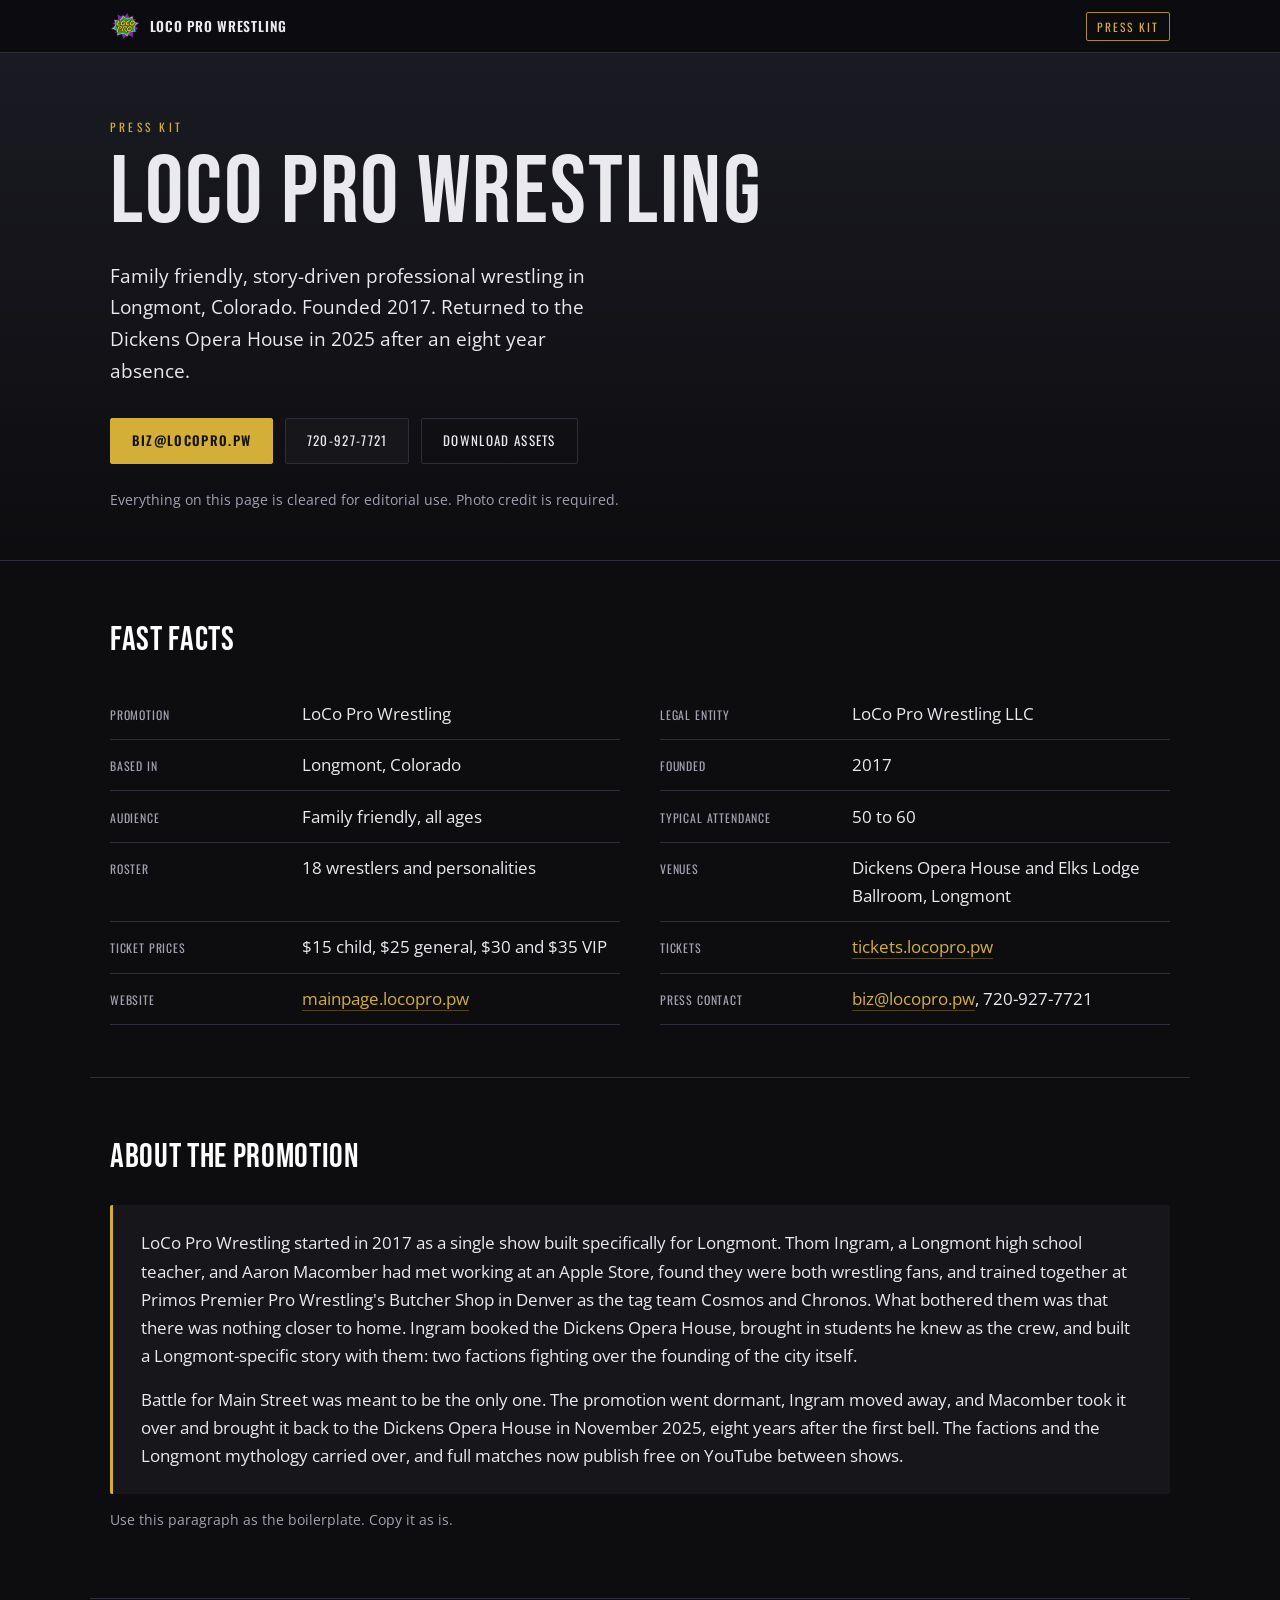
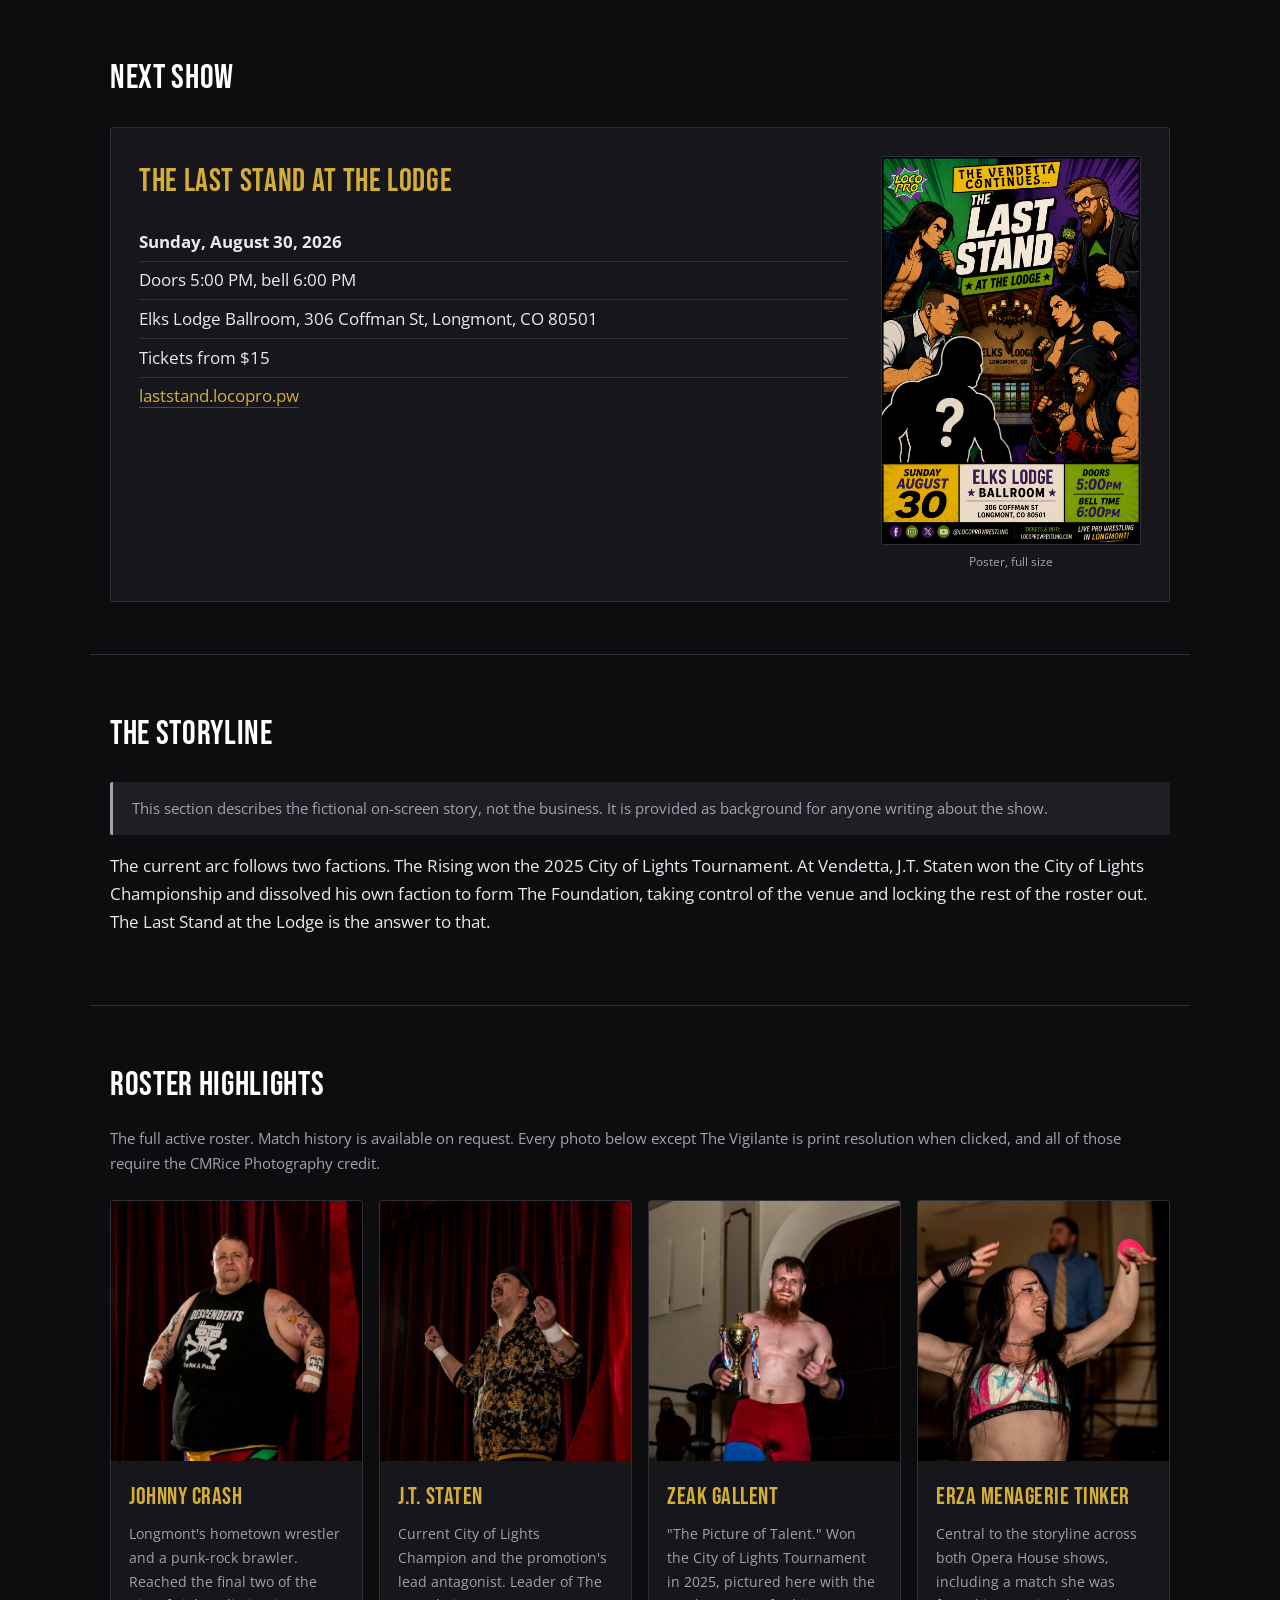
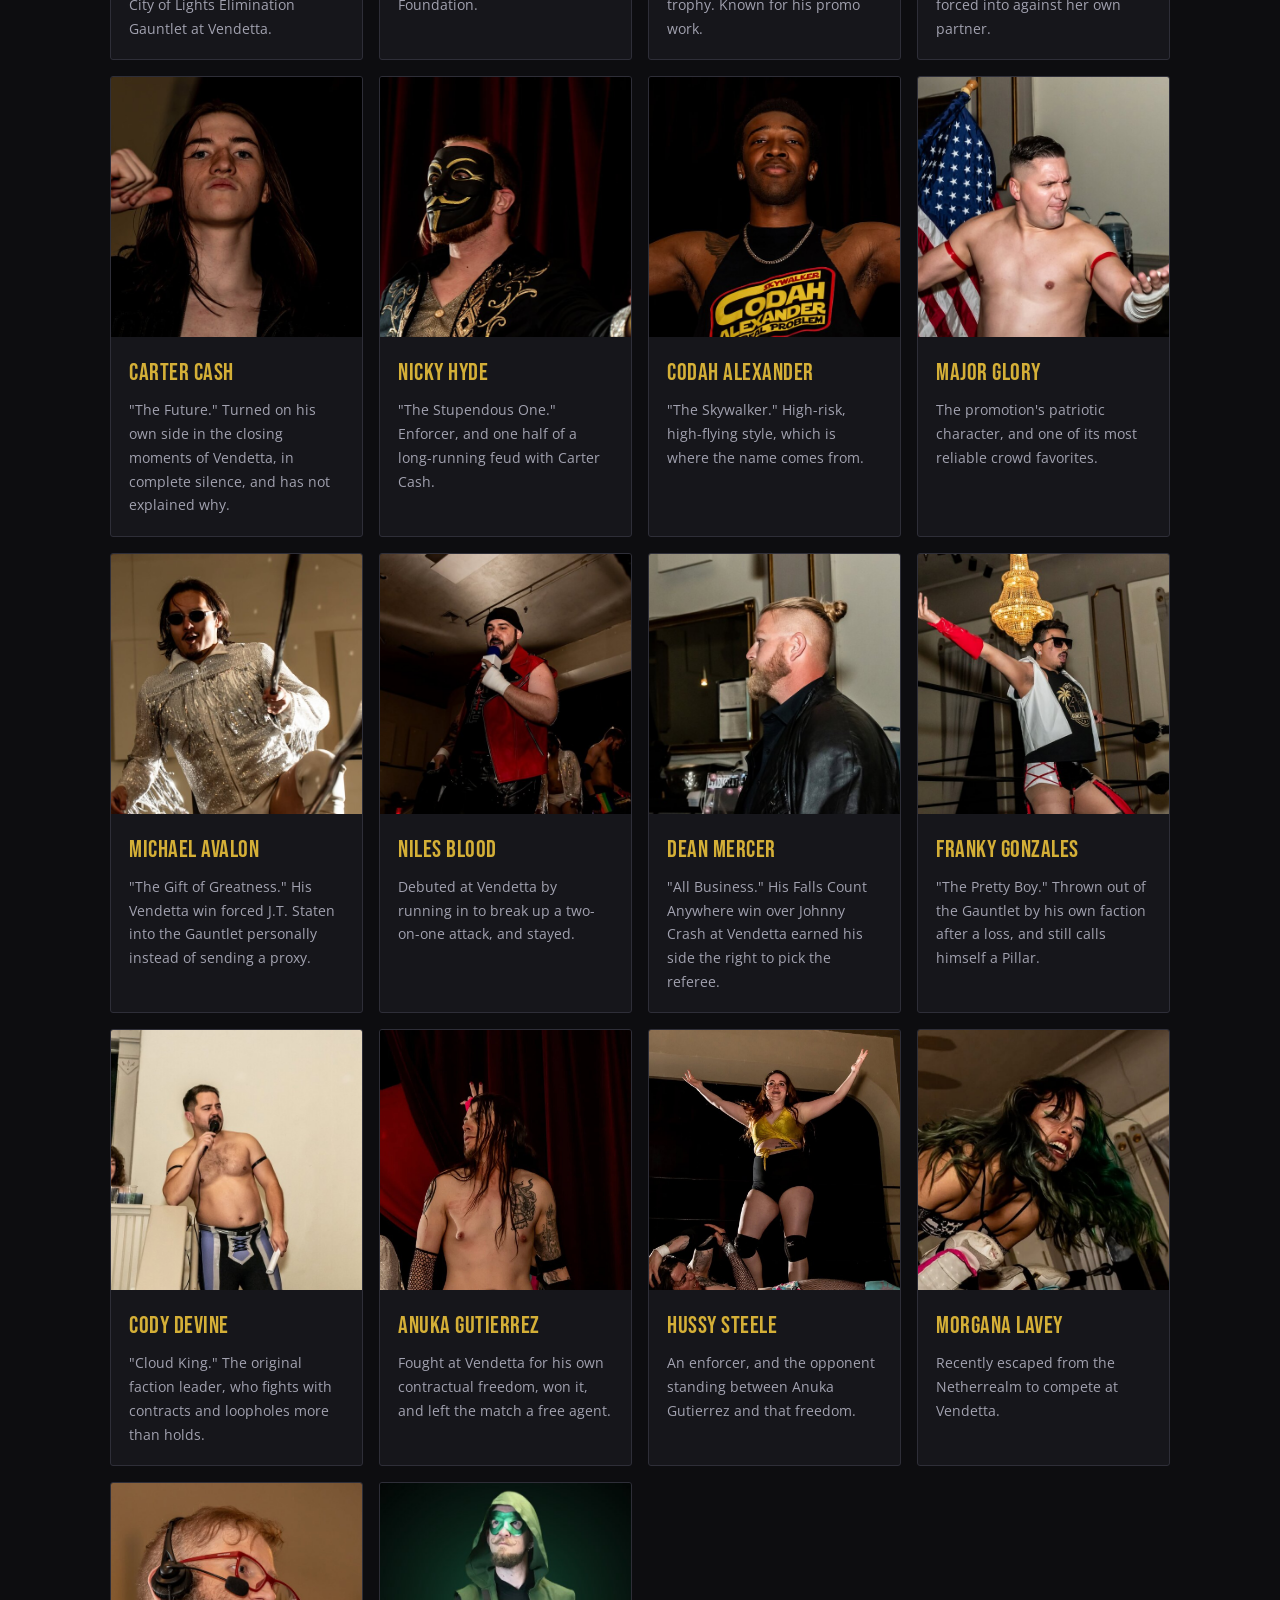
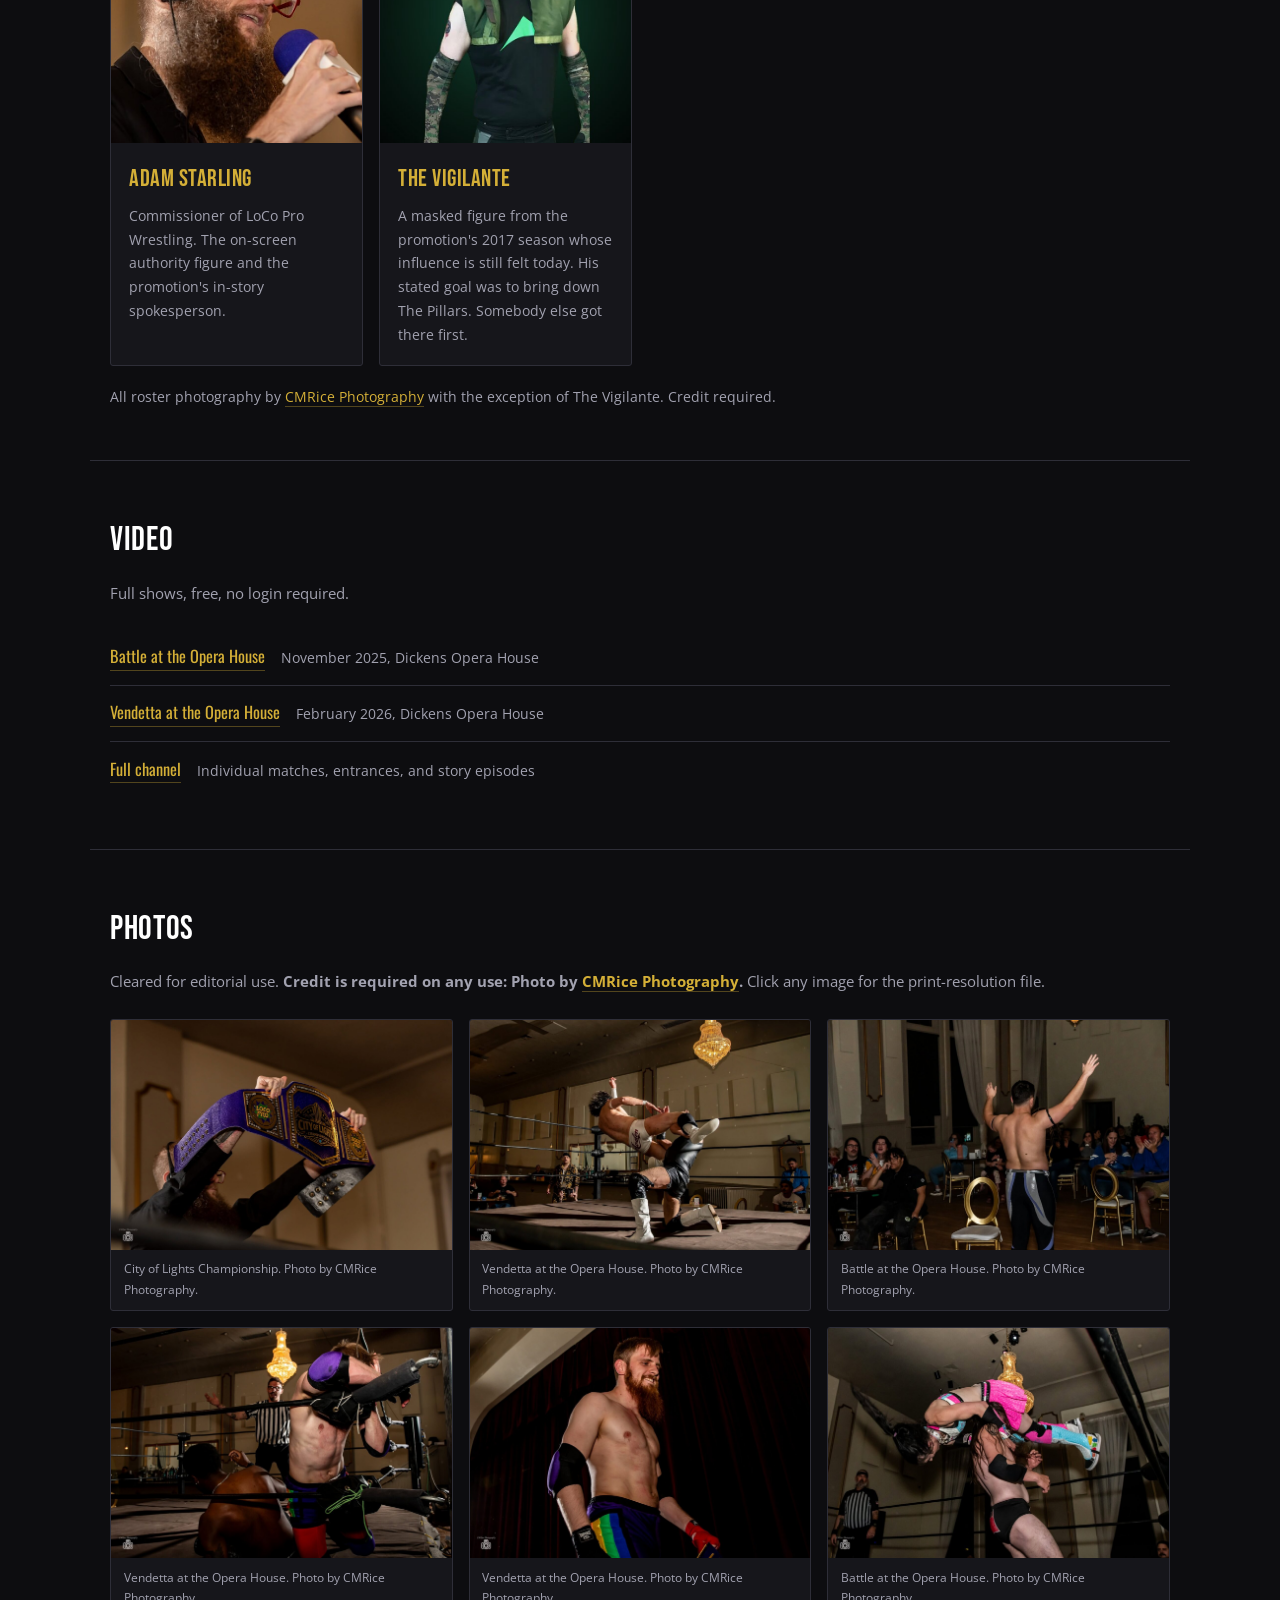
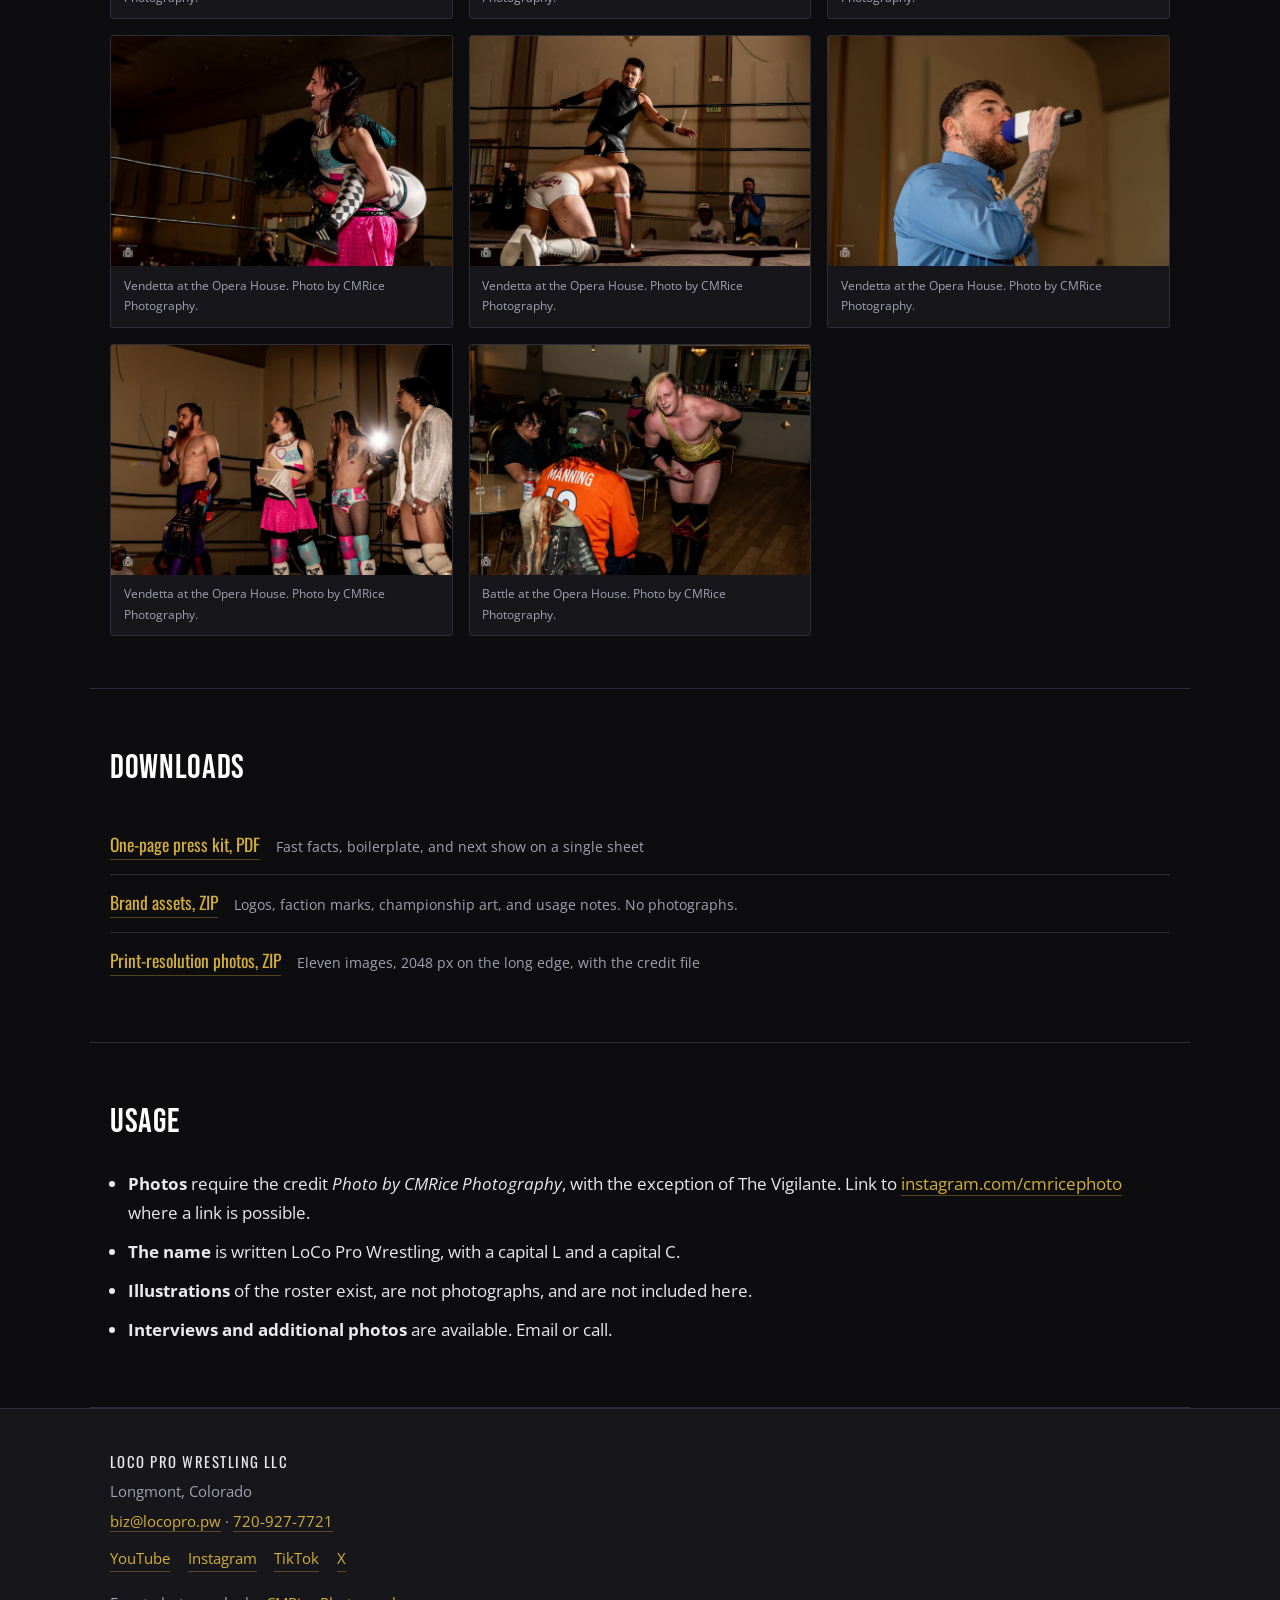
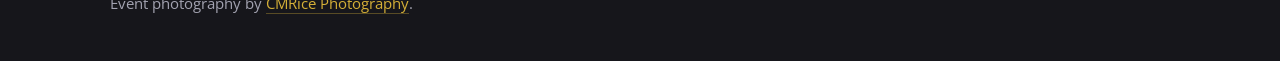
==== index.html @ c0d0b574 "Press kit for LoCo Pro Wrestling Static press kit at press.locopro.pw for local press and community " ====
<!DOCTYPE html>
<html lang="en">
<head>
  <meta charset="UTF-8" />
  <meta name="viewport" content="width=device-width, initial-scale=1.0" />
  <title>Press Kit | LoCo Pro Wrestling</title>
  <meta name="description" content="Press kit for LoCo Pro Wrestling, a family friendly professional wrestling promotion in Longmont, Colorado. Fast facts, roster, photos cleared for reprint, and downloadable brand assets." />
  <link rel="canonical" href="https://press.locopro.pw/" />
  <meta property="og:title" content="Press Kit | LoCo Pro Wrestling" />
  <meta property="og:description" content="Fast facts, roster, print-resolution photos, and brand assets for LoCo Pro Wrestling in Longmont, Colorado." />
  <meta property="og:image" content="https://press.locopro.pw/webimages/press-photos/vendetta-belt-overhead.jpg" />
  <meta property="og:type" content="website" />
  <meta property="og:url" content="https://press.locopro.pw/" />
  <meta name="twitter:card" content="summary_large_image" />
  <meta name="twitter:title" content="Press Kit | LoCo Pro Wrestling" />
  <meta name="twitter:description" content="Fast facts, roster, print-resolution photos, and brand assets for LoCo Pro Wrestling in Longmont, Colorado." />
  <meta name="twitter:image" content="https://press.locopro.pw/webimages/press-photos/vendetta-belt-overhead.jpg" />
  <script type="application/ld+json">
    {
      "@context": "https://schema.org",
      "@type": "Organization",
      "name": "LoCo Pro Wrestling",
      "legalName": "LoCo Pro Wrestling LLC",
      "url": "https://mainpage.locopro.pw/",
      "logo": "https://press.locopro.pw/webimages/logo-badge.png",
      "foundingDate": "2017",
      "email": "biz@locopro.pw",
      "telephone": "+1-720-927-7721",
      "address": {
        "@type": "PostalAddress",
        "addressLocality": "Longmont",
        "addressRegion": "CO",
        "postalCode": "80501",
        "addressCountry": "US"
      },
      "sameAs": [
        "https://www.youtube.com/@locoprowrestling",
        "https://www.instagram.com/locoprowrestling/",
        "https://www.tiktok.com/@locoprowrestling"
      ]
    }
  </script>
  <link rel="icon" type="image/png" href="webimages/logo-badge.png" />
  <link rel="preconnect" href="https://fonts.googleapis.com" />
  <link rel="preconnect" href="https://fonts.gstatic.com" crossorigin />
  <link href="https://fonts.googleapis.com/css2?family=Bebas+Neue&family=Oswald:wght@300;400;600;700&family=Open+Sans:wght@300;400;600&display=swap" rel="stylesheet" />
  <link rel="stylesheet" href="styles.css?v=20260812a" />
</head>
<body>

  <nav class="nav">
    <div class="nav-inner">
      <span class="nav-brand">
        <img class="nav-logo" src="webimages/logo-badge.png" alt="LoCo Pro Wrestling" />
        <span>LoCo Pro Wrestling</span>
      </span>
      <span class="nav-label">Press Kit</span>
    </div>
  </nav>

  <header class="hero">
    <div class="hero-inner">
      <p class="eyebrow">Press Kit</p>
      <h1>LoCo Pro Wrestling</h1>
      <p class="hero-lede">
        Family friendly, story-driven professional wrestling in Longmont, Colorado.
        Founded 2017. Returned to the Dickens Opera House in 2025 after an eight year absence.
      </p>
      <div class="hero-contact">
        <a class="btn btn-primary" href="mailto:biz@locopro.pw">biz@locopro.pw</a>
        <a class="btn" href="tel:+17209277721">720-927-7721</a>
        <a class="btn btn-ghost" href="#downloads">Download assets</a>
      </div>
      <p class="hero-note">Everything on this page is cleared for editorial use. Photo credit is required.</p>
    </div>
  </header>

  <main>

    <section class="section" id="facts">
      <h2>Fast facts</h2>
      <dl class="facts">
        <div><dt>Promotion</dt><dd>LoCo Pro Wrestling</dd></div>
        <div><dt>Legal entity</dt><dd>LoCo Pro Wrestling LLC</dd></div>
        <div><dt>Based in</dt><dd>Longmont, Colorado</dd></div>
        <div><dt>Founded</dt><dd>2017</dd></div>
        <div><dt>Audience</dt><dd>Family friendly, all ages</dd></div>
        <div><dt>Typical attendance</dt><dd>50 to 60</dd></div>
        <div><dt>Roster</dt><dd>18 wrestlers and personalities</dd></div>
        <div><dt>Venues</dt><dd>Dickens Opera House and Elks Lodge Ballroom, Longmont</dd></div>
        <div><dt>Ticket prices</dt><dd>$15 child, $25 general, $30 and $35 VIP</dd></div>
        <div><dt>Tickets</dt><dd><a href="https://tickets.locopro.pw">tickets.locopro.pw</a></dd></div>
        <div><dt>Website</dt><dd><a href="https://mainpage.locopro.pw">mainpage.locopro.pw</a></dd></div>
        <div><dt>Press contact</dt><dd><a href="mailto:biz@locopro.pw">biz@locopro.pw</a>, 720-927-7721</dd></div>
      </dl>
    </section>

    <section class="section" id="about">
      <h2>About the promotion</h2>
      <div class="boiler">
        <p>
          LoCo Pro Wrestling started in 2017 as a single show built specifically for
          Longmont. Thom Ingram, a Longmont high school teacher, and Aaron Macomber had
          met working at an Apple Store, found they were both wrestling fans, and trained
          together at Primos Premier Pro Wrestling's Butcher Shop in Denver as the tag
          team Cosmos and Chronos. What bothered them was that there was nothing closer
          to home. Ingram booked the Dickens Opera House,
          brought in students he knew as the crew, and built a Longmont-specific story
          with them: two factions fighting over the founding of the city itself.
        </p>
        <p>
          Battle for Main Street was meant to be the only one. The promotion went dormant,
          Ingram moved away, and Macomber took it over and brought it back to the Dickens
          Opera House in November 2025, eight years after the first bell. The factions and
          the Longmont mythology carried over, and full matches now publish free on
          YouTube between shows.
        </p>
      </div>
      <p class="pull">Use this paragraph as the boilerplate. Copy it as is.</p>
    </section>

    <section class="section" id="next-show">
      <h2>Next show</h2>
      <div class="showcard">
        <div class="showcard-body">
          <h3>The Last Stand at the Lodge</h3>
          <ul class="showfacts">
            <li><strong>Sunday, August 30, 2026</strong></li>
            <li>Doors 5:00 PM, bell 6:00 PM</li>
            <li>Elks Lodge Ballroom, 306 Coffman St, Longmont, CO 80501</li>
            <li>Tickets from $15</li>
            <li><a href="https://laststand.locopro.pw">laststand.locopro.pw</a></li>
          </ul>
        </div>
        <a class="showcard-poster" href="webimages/Last-Stand-Poster.png">
          <img src="webimages/Last-Stand-Poster.png" alt="The Last Stand at the Lodge event poster" loading="lazy" />
          <span>Poster, full size</span>
        </a>
      </div>
    </section>

    <section class="section" id="story">
      <h2>The storyline</h2>
      <p class="kayfabe-flag">
        This section describes the fictional on-screen story, not the business. It is
        provided as background for anyone writing about the show.
      </p>
      <p>
        The current arc follows two factions. The Rising won the 2025 City of Lights
        Tournament. At Vendetta, J.T. Staten won the City of Lights
        Championship and dissolved his own faction to form The Foundation, taking control
        of the venue and locking the rest of the roster out. The Last Stand at the Lodge
        is the answer to that.
      </p>
    </section>

    <section class="section" id="roster">
      <h2>Roster highlights</h2>
      <p class="section-note">
        The full active roster. Match history is available on request. Every photo below
        except The Vigilante is print resolution when clicked, and all of those require
        the CMRice Photography credit.
      </p>
      <div class="roster">
        <article>
          <a href="downloads/press-photos-print/roster-johnny-crash-print.jpg"><img src="webimages/roster/johnny-crash.jpg" alt="Johnny Crash" loading="lazy" /></a>
          <h3>Johnny Crash</h3>
          <p>Longmont's hometown wrestler and a punk-rock brawler. Reached the final two of the City of Lights Elimination Gauntlet at Vendetta.</p>
        </article>
        <article>
          <a href="downloads/press-photos-print/roster-jt-staten-print.jpg"><img src="webimages/roster/jt-staten.jpg" alt="J.T. Staten" loading="lazy" /></a>
          <h3>J.T. Staten</h3>
          <p>Current City of Lights Champion and the promotion's lead antagonist. Leader of The Foundation.</p>
        </article>
        <article>
          <a href="downloads/press-photos-print/roster-zeak-gallent-print.jpg"><img src="webimages/roster/zeak-gallent.jpg" alt="Zeak Gallent with the City of Lights Tournament trophy" loading="lazy" /></a>
          <h3>Zeak Gallent</h3>
          <p>"The Picture of Talent." Won the City of Lights Tournament in 2025, pictured here with the trophy. Known for his promo work.</p>
        </article>
        <article>
          <a href="downloads/press-photos-print/roster-erza-menagerie-tinker-print.jpg"><img src="webimages/roster/erza-menagerie-tinker.jpg" alt="Erza Menagerie Tinker" loading="lazy" /></a>
          <h3>Erza Menagerie Tinker</h3>
          <p>Central to the storyline across both Opera House shows, including a match she was forced into against her own partner.</p>
        </article>
        <article>
          <a href="downloads/press-photos-print/roster-carter-cash-print.jpg"><img src="webimages/roster/carter-cash.jpg" alt="Carter Cash" loading="lazy" /></a>
          <h3>Carter Cash</h3>
          <p>"The Future." Turned on his own side in the closing moments of Vendetta, in complete silence, and has not explained why.</p>
        </article>
        <article>
          <a href="downloads/press-photos-print/roster-nicky-hyde-print.jpg"><img src="webimages/roster/nicky-hyde.jpg" alt="Nicky Hyde" loading="lazy" /></a>
          <h3>Nicky Hyde</h3>
          <p>"The Stupendous One." Enforcer, and one half of a long-running feud with Carter Cash.</p>
        </article>
        <article>
          <a href="downloads/press-photos-print/roster-codah-alexander-print.jpg"><img src="webimages/roster/codah-alexander.jpg" alt="Codah Alexander" loading="lazy" /></a>
          <h3>Codah Alexander</h3>
          <p>"The Skywalker." High-risk, high-flying style, which is where the name comes from.</p>
        </article>
        <article>
          <a href="downloads/press-photos-print/roster-major-glory-print.jpg"><img src="webimages/roster/major-glory.jpg" alt="Major Glory" loading="lazy" /></a>
          <h3>Major Glory</h3>
          <p>The promotion's patriotic character, and one of its most reliable crowd favorites.</p>
        </article>
        <article>
          <a href="downloads/press-photos-print/roster-michael-avalon-print.jpg"><img src="webimages/roster/michael-avalon.jpg" alt="Michael Avalon" loading="lazy" /></a>
          <h3>Michael Avalon</h3>
          <p>"The Gift of Greatness." His Vendetta win forced J.T. Staten into the Gauntlet personally instead of sending a proxy.</p>
        </article>
        <article>
          <a href="downloads/press-photos-print/roster-niles-blood-print.jpg"><img src="webimages/roster/niles-blood.jpg" alt="Niles Blood" loading="lazy" /></a>
          <h3>Niles Blood</h3>
          <p>Debuted at Vendetta by running in to break up a two-on-one attack, and stayed.</p>
        </article>
        <article>
          <a href="downloads/press-photos-print/roster-dean-mercer-print.jpg"><img src="webimages/roster/dean-mercer.jpg" alt="Dean Mercer" loading="lazy" /></a>
          <h3>Dean Mercer</h3>
          <p>"All Business." His Falls Count Anywhere win over Johnny Crash at Vendetta earned his side the right to pick the referee.</p>
        </article>
        <article>
          <a href="downloads/press-photos-print/roster-franky-gonzales-print.jpg"><img src="webimages/roster/franky-gonzales.jpg" alt="Franky Gonzales" loading="lazy" /></a>
          <h3>Franky Gonzales</h3>
          <p>"The Pretty Boy." Thrown out of the Gauntlet by his own faction after a loss, and still calls himself a Pillar.</p>
        </article>
        <article>
          <a href="downloads/press-photos-print/roster-cody-devine-print.jpg"><img src="webimages/roster/cody-devine.jpg" alt="Cody Devine" loading="lazy" /></a>
          <h3>Cody Devine</h3>
          <p>"Cloud King." The original faction leader, who fights with contracts and loopholes more than holds.</p>
        </article>
        <article>
          <a href="downloads/press-photos-print/roster-anuka-gutierrez-print.jpg"><img src="webimages/roster/anuka-gutierrez.jpg" alt="Anuka Gutierrez" loading="lazy" /></a>
          <h3>Anuka Gutierrez</h3>
          <p>Fought at Vendetta for his own contractual freedom, won it, and left the match a free agent.</p>
        </article>
        <article>
          <a href="downloads/press-photos-print/roster-hussy-steele-print.jpg"><img src="webimages/roster/hussy-steele.jpg" alt="Hussy Steele" loading="lazy" /></a>
          <h3>Hussy Steele</h3>
          <p>An enforcer, and the opponent standing between Anuka Gutierrez and that freedom.</p>
        </article>
        <article>
          <a href="downloads/press-photos-print/roster-morgana-lavey-print.jpg"><img src="webimages/roster/morgana-lavey.jpg" alt="Morgana Lavey" loading="lazy" /></a>
          <h3>Morgana Lavey</h3>
          <p>Recently escaped from the Netherrealm to compete at Vendetta.</p>
        </article>
        <article>
          <a href="downloads/press-photos-print/roster-adam-starling-print.jpg"><img src="webimages/roster/adam-starling.jpg" alt="Commissioner Adam Starling" loading="lazy" /></a>
          <h3>Adam Starling</h3>
          <p>Commissioner of LoCo Pro Wrestling. The on-screen authority figure and the promotion's in-story spokesperson.</p>
        </article>
        <article>
          <img src="webimages/roster/the-vigilante.jpg" alt="The Vigilante" loading="lazy" />
          <h3>The Vigilante</h3>
          <p>A masked figure from the promotion's 2017 season whose influence is still felt today. His stated goal was to bring down The Pillars. Somebody else got there first.</p>
        </article>
      </div>
      <p class="section-note credit-note">All roster photography by <a href="https://www.instagram.com/cmricephoto/">CMRice Photography</a> with the exception of The Vigilante. Credit required.</p>
    </section>

    <section class="section" id="video">
      <h2>Video</h2>
      <p class="section-note">Full shows, free, no login required.</p>
      <ul class="linklist">
        <li><a href="https://www.youtube.com/watch?v=qHpOVIuR9BE">Battle at the Opera House</a> <span>November 2025, Dickens Opera House</span></li>
        <li><a href="https://www.youtube.com/watch?v=dcyAvOLlGzA">Vendetta at the Opera House</a> <span>February 2026, Dickens Opera House</span></li>
        <li><a href="https://www.youtube.com/@locoprowrestling">Full channel</a> <span>Individual matches, entrances, and story episodes</span></li>
      </ul>
    </section>

    <section class="section" id="photos">
      <h2>Photos</h2>
      <p class="section-note">
        Cleared for editorial use. <strong>Credit is required on any use: Photo by
        <a href="https://www.instagram.com/cmricephoto/">CMRice Photography</a>.</strong>
        Click any image for the print-resolution file.
      </p>
      <div class="gallery">
        <figure><a href="downloads/press-photos-print/vendetta-belt-overhead-print.jpg"><img src="webimages/press-photos/vendetta-belt-overhead.jpg" alt="A wrestler holds the City of Lights Championship belt overhead" loading="lazy" /></a><figcaption>City of Lights Championship. Photo by CMRice Photography.</figcaption></figure>
        <figure><a href="downloads/press-photos-print/vendetta-midair-slam-print.jpg"><img src="webimages/press-photos/vendetta-midair-slam.jpg" alt="A wrestler mid-air above the ring beneath a chandelier" loading="lazy" /></a><figcaption>Vendetta at the Opera House. Photo by CMRice Photography.</figcaption></figure>
        <figure><a href="downloads/press-photos-print/battle-arms-raised-crowd-print.jpg"><img src="webimages/press-photos/battle-arms-raised-crowd.jpg" alt="A wrestler raises both arms to a seated ballroom audience" loading="lazy" /></a><figcaption>Battle at the Opera House. Photo by CMRice Photography.</figcaption></figure>
        <figure><a href="downloads/press-photos-print/vendetta-lifted-chandelier-print.jpg"><img src="webimages/press-photos/vendetta-lifted-chandelier.jpg" alt="A wrestler lifted across the ropes as the referee signals" loading="lazy" /></a><figcaption>Vendetta at the Opera House. Photo by CMRice Photography.</figcaption></figure>
        <figure><a href="downloads/press-photos-print/vendetta-dramatic-single-print.jpg"><img src="webimages/press-photos/vendetta-dramatic-single.jpg" alt="A wrestler stands alone in the ring under a spotlight" loading="lazy" /></a><figcaption>Vendetta at the Opera House. Photo by CMRice Photography.</figcaption></figure>
        <figure><a href="downloads/press-photos-print/battle-upside-down-chandelier-print.jpg"><img src="webimages/press-photos/battle-upside-down-chandelier.jpg" alt="A wrestler held upside down above the ring" loading="lazy" /></a><figcaption>Battle at the Opera House. Photo by CMRice Photography.</figcaption></figure>
        <figure><a href="downloads/press-photos-print/vendetta-carry-emotion-print.jpg"><img src="webimages/press-photos/vendetta-carry-emotion.jpg" alt="A wrestler carries an opponent across her shoulders" loading="lazy" /></a><figcaption>Vendetta at the Opera House. Photo by CMRice Photography.</figcaption></figure>
        <figure><a href="downloads/press-photos-print/vendetta-aerial-crowd-print.jpg"><img src="webimages/press-photos/vendetta-aerial-crowd.jpg" alt="A wrestler leaps over a kneeling opponent as the crowd watches" loading="lazy" /></a><figcaption>Vendetta at the Opera House. Photo by CMRice Photography.</figcaption></figure>
        <figure><a href="downloads/press-photos-print/vendetta-mic-promo-print.jpg"><img src="webimages/press-photos/vendetta-mic-promo.jpg" alt="An on-screen personality speaks into a microphone" loading="lazy" /></a><figcaption>Vendetta at the Opera House. Photo by CMRice Photography.</figcaption></figure>
        <figure><a href="downloads/press-photos-print/vendetta-roster-in-ring-print.jpg"><img src="webimages/press-photos/vendetta-roster-in-ring.jpg" alt="Four wrestlers stand in the ring during a segment" loading="lazy" /></a><figcaption>Vendetta at the Opera House. Photo by CMRice Photography.</figcaption></figure>
        <figure><a href="downloads/press-photos-print/battle-crowd-wrestler-print.jpg"><img src="webimages/press-photos/battle-crowd-wrestler.jpg" alt="A wrestler leans over a ringside table of seated fans" loading="lazy" /></a><figcaption>Battle at the Opera House. Photo by CMRice Photography.</figcaption></figure>
      </div>
    </section>

    <section class="section" id="downloads">
      <h2>Downloads</h2>
      <ul class="linklist downloads">
        <li><a href="downloads/loco-pro-wrestling-press-kit.pdf">One-page press kit, PDF</a> <span>Fast facts, boilerplate, and next show on a single sheet</span></li>
        <li><a href="downloads/loco-pro-wrestling-brand-assets.zip">Brand assets, ZIP</a> <span>Logos, faction marks, championship art, and usage notes. No photographs.</span></li>
        <li><a href="downloads/loco-pro-wrestling-press-photos.zip">Print-resolution photos, ZIP</a> <span>Eleven images, 2048 px on the long edge, with the credit file</span></li>
      </ul>
    </section>

    <section class="section" id="usage">
      <h2>Usage</h2>
      <ul class="usage">
        <li><strong>Photos</strong> require the credit <em>Photo by CMRice Photography</em>, with the exception of The Vigilante. Link to <a href="https://www.instagram.com/cmricephoto/">instagram.com/cmricephoto</a> where a link is possible.</li>
        <li><strong>The name</strong> is written LoCo Pro Wrestling, with a capital L and a capital C.</li>
        <li><strong>Illustrations</strong> of the roster exist, are not photographs, and are not included here.</li>
        <li><strong>Interviews and additional photos</strong> are available. Email or call.</li>
      </ul>
    </section>

  </main>

  <footer class="footer">
    <div class="footer-inner">
      <p class="footer-brand">LoCo Pro Wrestling LLC</p>
      <p>Longmont, Colorado</p>
      <p><a href="mailto:biz@locopro.pw">biz@locopro.pw</a> &middot; <a href="tel:+17209277721">720-927-7721</a></p>
      <p class="footer-social">
        <a href="https://www.youtube.com/@locoprowrestling">YouTube</a>
        <a href="https://www.instagram.com/locoprowrestling/">Instagram</a>
        <a href="https://www.tiktok.com/@locoprowrestling">TikTok</a>
        <a href="https://x.com/LoCoProWrestlng">X</a>
      </p>
      <p class="footer-credit">Event photography by <a href="https://www.instagram.com/cmricephoto/">CMRice Photography</a>.</p>
    </div>
  </footer>

</body>
</html>
---- styles.css ----
:root {
  --ink: #0d0d10;
  --panel: #16161b;
  --panel-2: #1e1e25;
  --line: #2e2e38;
  --text: #e9e9ee;
  --muted: #a2a2b0;
  --gold: #d4af37;
  --gold-dim: #a98a2c;
  --white: #ffffff;
  --max: 1100px;
}

* { box-sizing: border-box; }

body {
  margin: 0;
  background: var(--ink);
  color: var(--text);
  font-family: "Open Sans", system-ui, -apple-system, sans-serif;
  font-size: 17px;
  line-height: 1.65;
  -webkit-font-smoothing: antialiased;
}

a { color: var(--gold); text-decoration: none; border-bottom: 1px solid rgba(212,175,55,.35); }
a:hover { color: var(--white); border-bottom-color: var(--white); }

h1, h2, h3 { font-family: "Bebas Neue", "Oswald", sans-serif; font-weight: 400; letter-spacing: .02em; margin: 0; }

/* NAV */
.nav { position: sticky; top: 0; z-index: 20; background: rgba(13,13,16,.94); -webkit-backdrop-filter: blur(8px); backdrop-filter: blur(8px); border-bottom: 1px solid var(--line); }
.nav-inner { max-width: var(--max); margin: 0 auto; padding: .7rem 1.25rem; display: flex; align-items: center; justify-content: space-between; gap: 1rem; }
.nav-brand { display: flex; align-items: center; gap: .6rem; font-family: "Oswald", sans-serif; font-weight: 600; letter-spacing: .06em; text-transform: uppercase; font-size: .85rem; }
.nav-logo { height: 30px; width: auto; display: block; }
.nav-label { font-family: "Oswald", sans-serif; font-size: .72rem; letter-spacing: .18em; text-transform: uppercase; color: var(--gold); border: 1px solid var(--gold-dim); padding: .25rem .6rem; border-radius: 2px; }

/* HERO */
.hero { border-bottom: 1px solid var(--line); background: linear-gradient(180deg, #1a1a22 0%, var(--ink) 100%); }
.hero-inner { max-width: var(--max); margin: 0 auto; padding: 4rem 1.25rem 3rem; }
.eyebrow { font-family: "Oswald", sans-serif; text-transform: uppercase; letter-spacing: .28em; font-size: .72rem; color: var(--gold); margin: 0 0 .75rem; }
.hero h1 { font-size: clamp(3rem, 9vw, 6rem); line-height: .95; margin-bottom: 1.25rem; }
.hero-lede { font-size: 1.2rem; max-width: 46ch; color: var(--text); margin: 0 0 2rem; }
.hero-contact { display: flex; flex-wrap: wrap; gap: .75rem; margin-bottom: 1.5rem; }
.hero-note { font-size: .9rem; color: var(--muted); margin: 0; }

.btn { display: inline-block; font-family: "Oswald", sans-serif; text-transform: uppercase; letter-spacing: .1em; font-size: .82rem; padding: .7rem 1.3rem; border: 1px solid var(--line); border-radius: 2px; color: var(--text); background: var(--panel); }
.btn:hover { border-color: var(--gold); color: var(--white); }
.btn-primary { background: var(--gold); color: #16130a; border-color: var(--gold); font-weight: 600; }
.btn-primary:hover { background: var(--white); border-color: var(--white); color: var(--ink); }
.btn-ghost { background: transparent; }

/* SECTIONS */
.section { max-width: var(--max); margin: 0 auto; padding: 3.25rem 1.25rem; border-bottom: 1px solid var(--line); }
.section h2 { font-size: 2.1rem; margin-bottom: 1.25rem; color: var(--white); }
.section-note { color: var(--muted); margin: -.5rem 0 1.5rem; font-size: .95rem; }

/* FACTS */
.facts { display: grid; grid-template-columns: repeat(2, 1fr); column-gap: 2.5rem; margin: 0; }
.facts > div { display: grid; grid-template-columns: 11rem 1fr; gap: 1rem; padding: .7rem 0; border-bottom: 1px solid var(--line); align-items: baseline; }
.facts dt { font-family: "Oswald", sans-serif; text-transform: uppercase; letter-spacing: .07em; font-size: .74rem; color: var(--muted); }
.facts dd { margin: 0; }

/* ABOUT */
.boiler { background: var(--panel); border-left: 3px solid var(--gold); padding: 1.5rem 1.75rem; border-radius: 2px; }
.boiler p { margin: 0 0 1rem; }
.boiler p:last-child { margin-bottom: 0; }
.pull { color: var(--muted); font-size: .9rem; margin-top: .9rem; }

/* NEXT SHOW */
.showcard { display: grid; grid-template-columns: 1fr 260px; gap: 2rem; align-items: start; background: var(--panel); border: 1px solid var(--line); border-radius: 3px; padding: 1.75rem; }
.showcard h3 { font-size: 2rem; color: var(--gold); margin-bottom: .9rem; }
.showfacts { list-style: none; margin: 0; padding: 0; }
.showfacts li { padding: .3rem 0; border-bottom: 1px solid var(--line); }
.showfacts li:last-child { border-bottom: 0; }
.showcard-poster { display: block; border: 0; }
.showcard-poster img { width: 100%; height: auto; border: 1px solid var(--line); border-radius: 2px; display: block; }
.showcard-poster span { display: block; font-size: .78rem; color: var(--muted); margin-top: .45rem; text-align: center; }

/* STORY */
.kayfabe-flag { background: var(--panel-2); border-left: 3px solid var(--muted); padding: .9rem 1.2rem; font-size: .92rem; color: var(--muted); border-radius: 2px; }

/* ROSTER */
.roster { display: grid; grid-template-columns: repeat(auto-fit, minmax(230px, 1fr)); gap: 1rem; }
.roster article { background: var(--panel); border: 1px solid var(--line); border-radius: 3px; overflow: hidden; display: flex; flex-direction: column; }
.roster article a { display: block; border: 0; }
.roster article img { width: 100%; height: 260px; object-fit: cover; object-position: center 22%; display: block; transition: opacity .18s ease; }
.roster article a:hover img { opacity: .82; }
.roster h3 { font-size: 1.5rem; color: var(--gold); margin: 1rem 1.15rem .35rem; }
.roster p { margin: 0 1.15rem 1.15rem; font-size: .9rem; color: var(--muted); }
.credit-note { margin-top: 1.25rem !important; margin-bottom: 0 !important; font-size: .85rem; }

/* LINK LISTS */
.linklist { list-style: none; margin: 0; padding: 0; }
.linklist li { padding: .85rem 0; border-bottom: 1px solid var(--line); display: flex; flex-wrap: wrap; gap: .3rem 1rem; align-items: baseline; }
.linklist li:last-child { border-bottom: 0; }
.linklist a { font-family: "Oswald", sans-serif; font-size: 1.02rem; }
.linklist span { color: var(--muted); font-size: .88rem; }
.downloads a { font-size: 1.1rem; }

/* GALLERY */
.gallery { display: grid; grid-template-columns: repeat(auto-fit, minmax(300px, 1fr)); gap: 1rem; }
.gallery figure { margin: 0; background: var(--panel); border: 1px solid var(--line); border-radius: 3px; overflow: hidden; }
.gallery a { display: block; border: 0; }
.gallery img { width: 100%; height: 230px; object-fit: cover; display: block; transition: opacity .18s ease; }
.gallery a:hover img { opacity: .82; }
.gallery figcaption { padding: .6rem .8rem; font-size: .78rem; color: var(--muted); }

/* USAGE */
.usage { margin: 0; padding-left: 1.1rem; }
.usage li { margin-bottom: .7rem; }

/* FOOTER */
.footer { background: var(--panel); border-top: 1px solid var(--line); }
.footer-inner { max-width: var(--max); margin: 0 auto; padding: 2.5rem 1.25rem; }
.footer p { margin: 0 0 .35rem; color: var(--muted); font-size: .92rem; }
.footer-brand { font-family: "Oswald", sans-serif; text-transform: uppercase; letter-spacing: .1em; color: var(--text) !important; }
.footer-social { display: flex; gap: 1.1rem; margin-top: .8rem !important; }
.footer-credit { margin-top: 1.2rem !important; font-size: .85rem; }

@media (max-width: 720px) {
  .showcard { grid-template-columns: 1fr; }
  .facts { grid-template-columns: 1fr; column-gap: 0; }
  .facts > div { grid-template-columns: 1fr; gap: .1rem; }
  .hero-inner { padding: 2.75rem 1.25rem 2.25rem; }
}

/* PRINT: this is what the one-page PDF renders from */
@media print {
  @page { size: letter; margin: 0.5in; }
  body { background: #fff; color: #111; font-size: 10.5pt; line-height: 1.4; }
  a { color: #111; border: 0; text-decoration: none; }
  .nav, .hero-contact, .hero-note, #story, #roster, #video, #photos, #downloads,
  .footer-social, .pull, .showcard-poster { display: none; }
  .hero { border: 0; background: #fff; }
  .hero-inner { padding: 0 0 .12in; }
  .hero h1 { font-size: 26pt; color: #111; line-height: 1; margin-bottom: .06in; }
  .eyebrow { color: #666; margin-bottom: .05in; }
  .hero-lede { font-size: 10pt; color: #333; max-width: none; margin-bottom: 0; }
  .section { padding: .1in 0; border-bottom: 1px solid #ccc; max-width: none; }
  .boiler, .showcard, .facts > div, .section h2 + * { break-inside: avoid; }
  .section h2 { break-after: avoid; }
  .section h2 { font-size: 15pt; color: #111; margin-bottom: .08in; }
  .section-note { display: none; }
  .facts { grid-template-columns: 1fr 1fr; column-gap: .4in; }
  .facts > div { padding: .025in 0; border-bottom: 1px solid #e4e4e4; grid-template-columns: 1.4in 1fr; }
  .facts dt { color: #555; font-size: 7.5pt; }
  .facts dd { font-size: 9pt; }
  .boiler { background: #f6f6f6; border-left: 2px solid #111; padding: .09in .12in; font-size: 9pt; line-height: 1.35; }
  .boiler p { margin-bottom: .05in; }
  .showcard { background: #f6f6f6; border: 1px solid #ddd; padding: .11in; grid-template-columns: 1fr; gap: 0; }
  .showcard h3 { color: #111; font-size: 13pt; margin-bottom: .04in; }
  .showfacts li { padding: .022in 0; border-bottom: 1px solid #e4e4e4; font-size: 9.5pt; }
  #usage { border-bottom: 0; }
  #usage h2 { font-size: 12pt; }
  .usage { font-size: 8.5pt; }
  .usage li { margin-bottom: .04in; }
  .footer { background: #fff; border-top: 1px solid #ccc; break-inside: avoid; }
  .footer-inner { padding: .07in 0 0; }
  .footer p { color: #333; font-size: 8.5pt; margin-bottom: .02in; }
  .footer-brand, .footer-inner p:nth-child(2) { display: none; }
  .footer-credit { margin-top: .04in !important; }
}
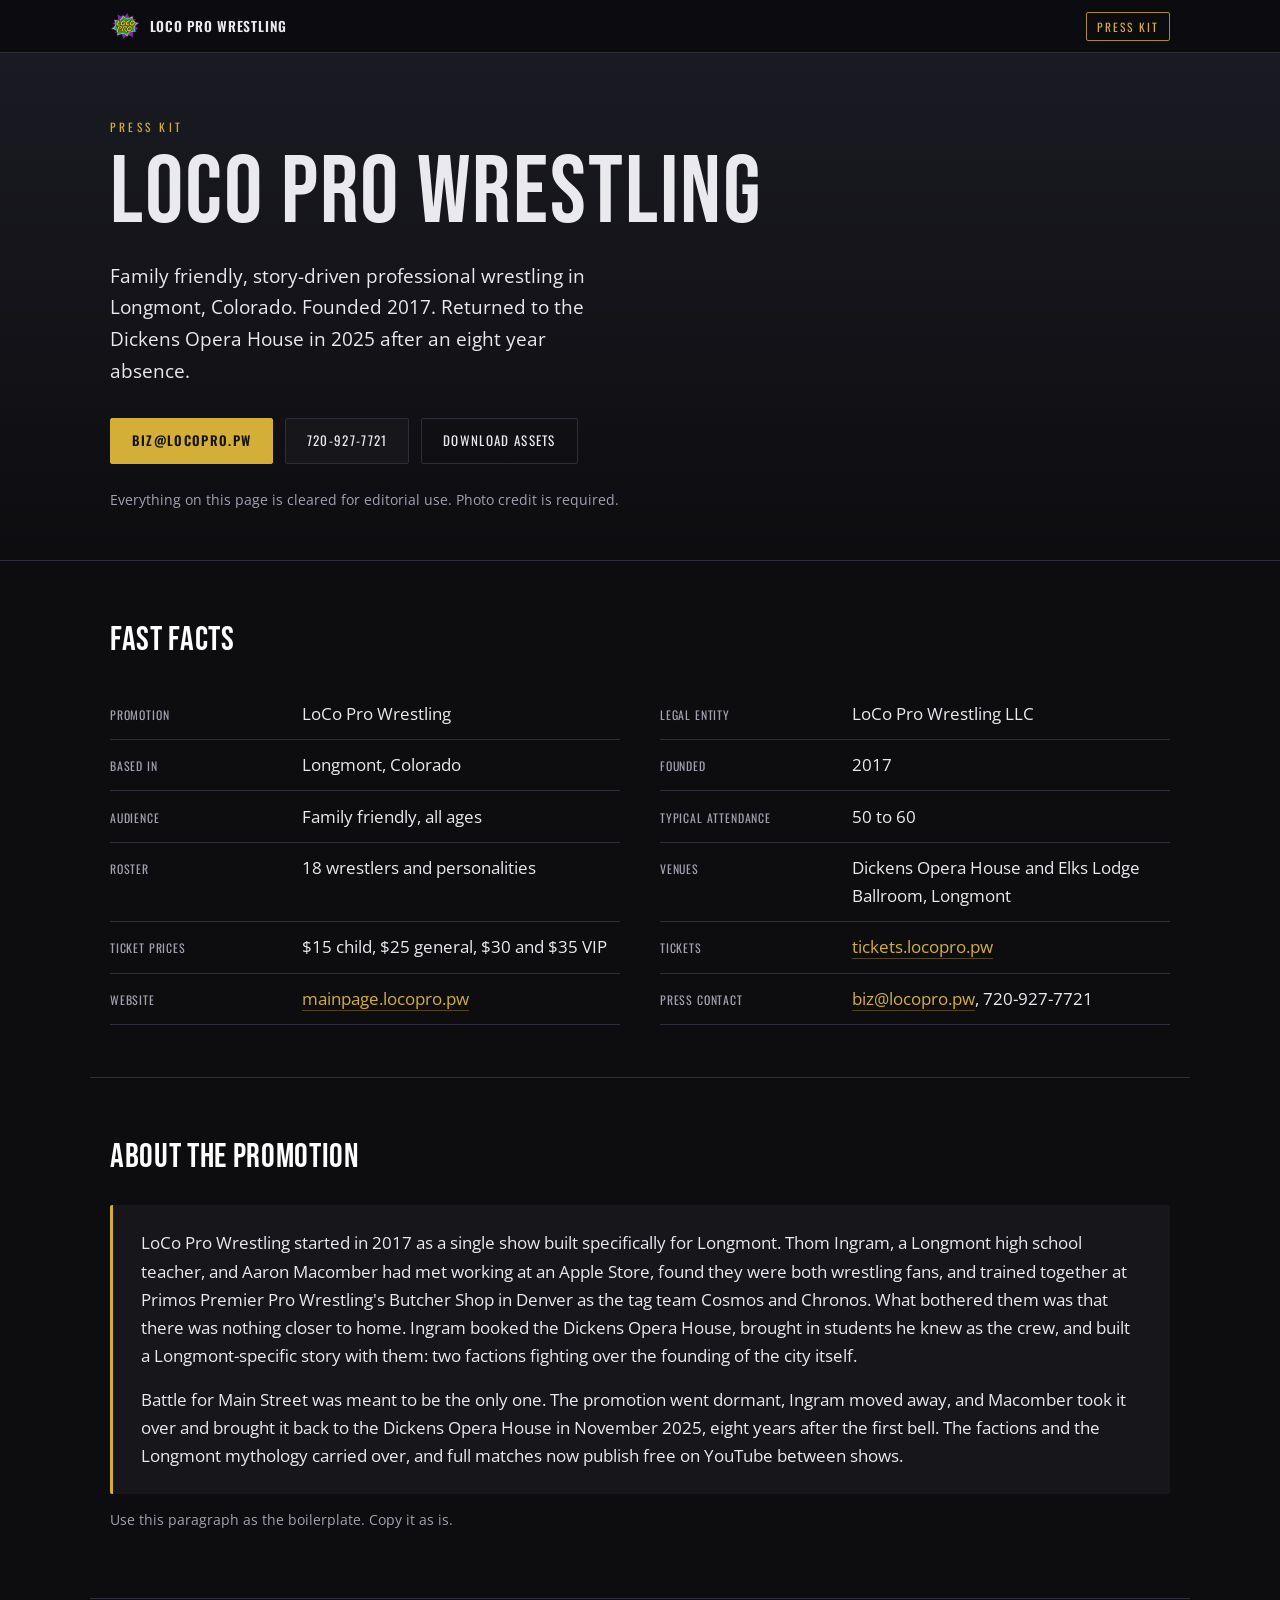
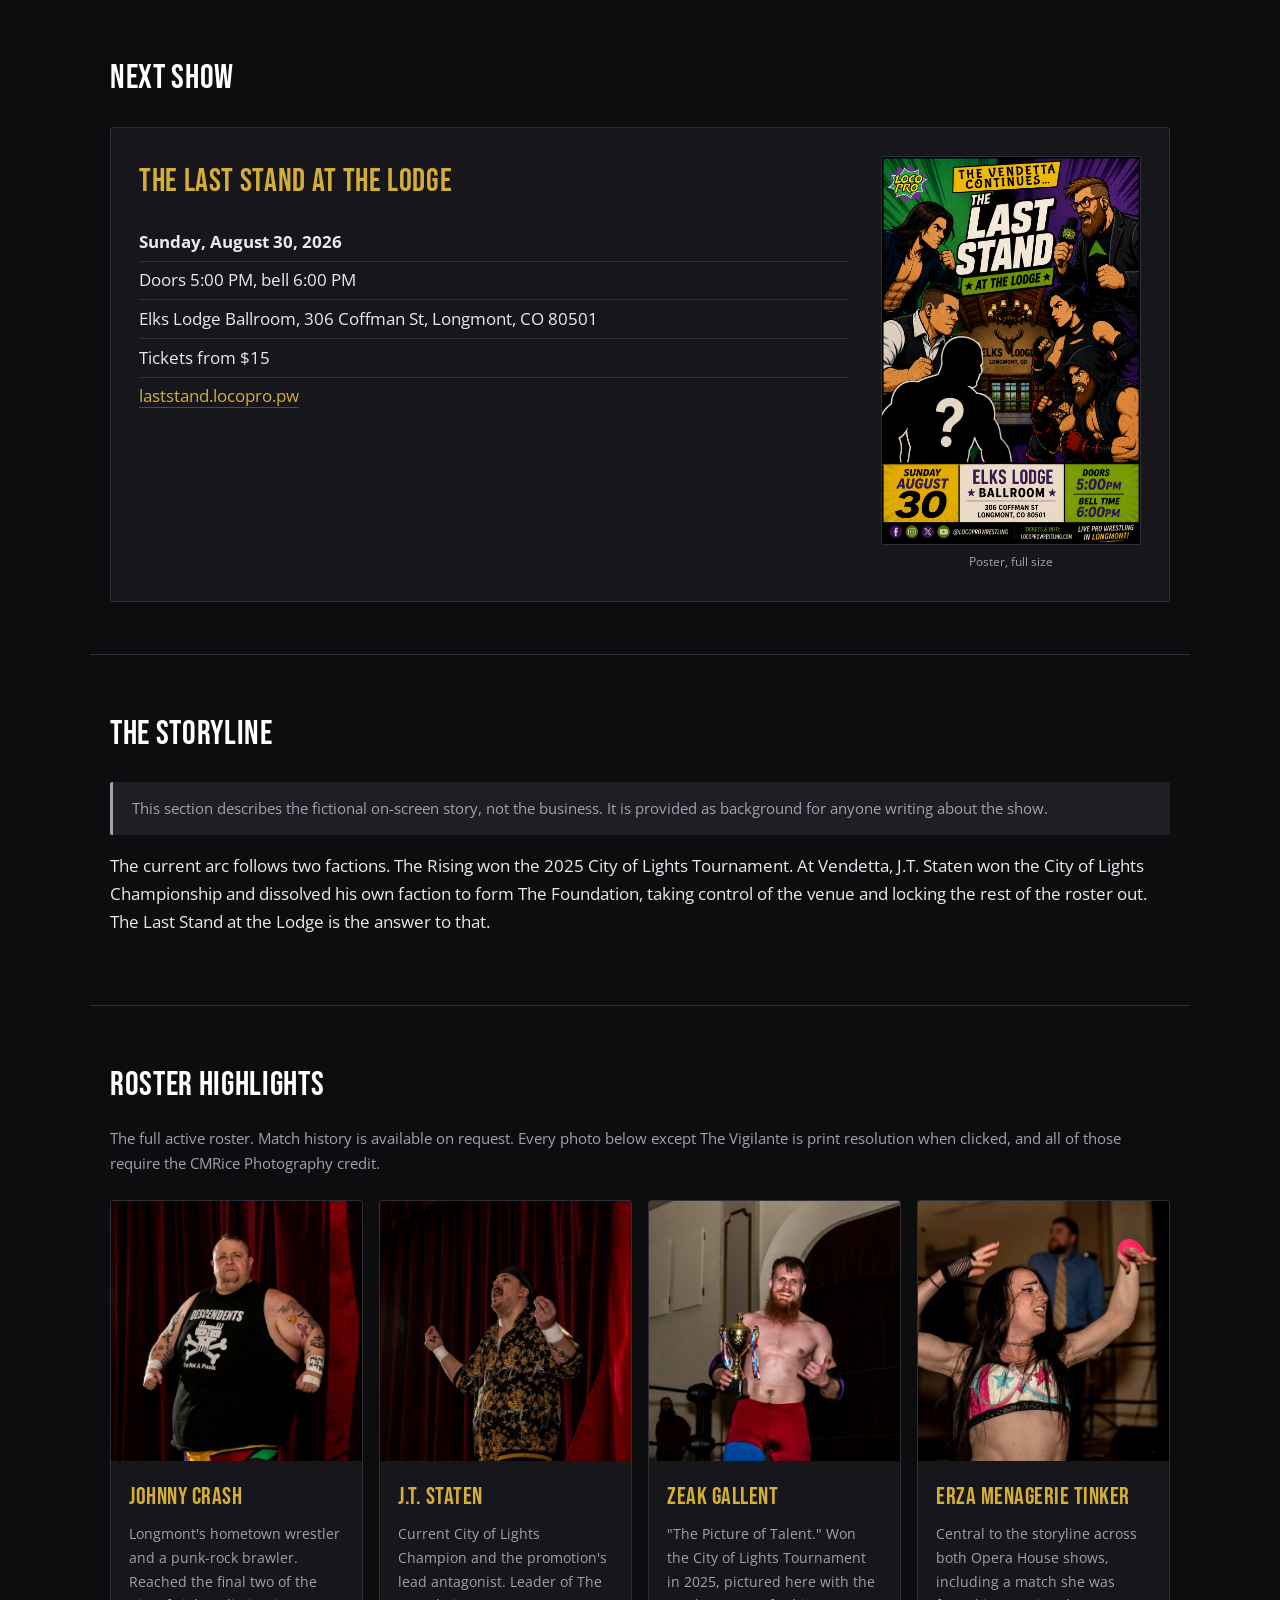
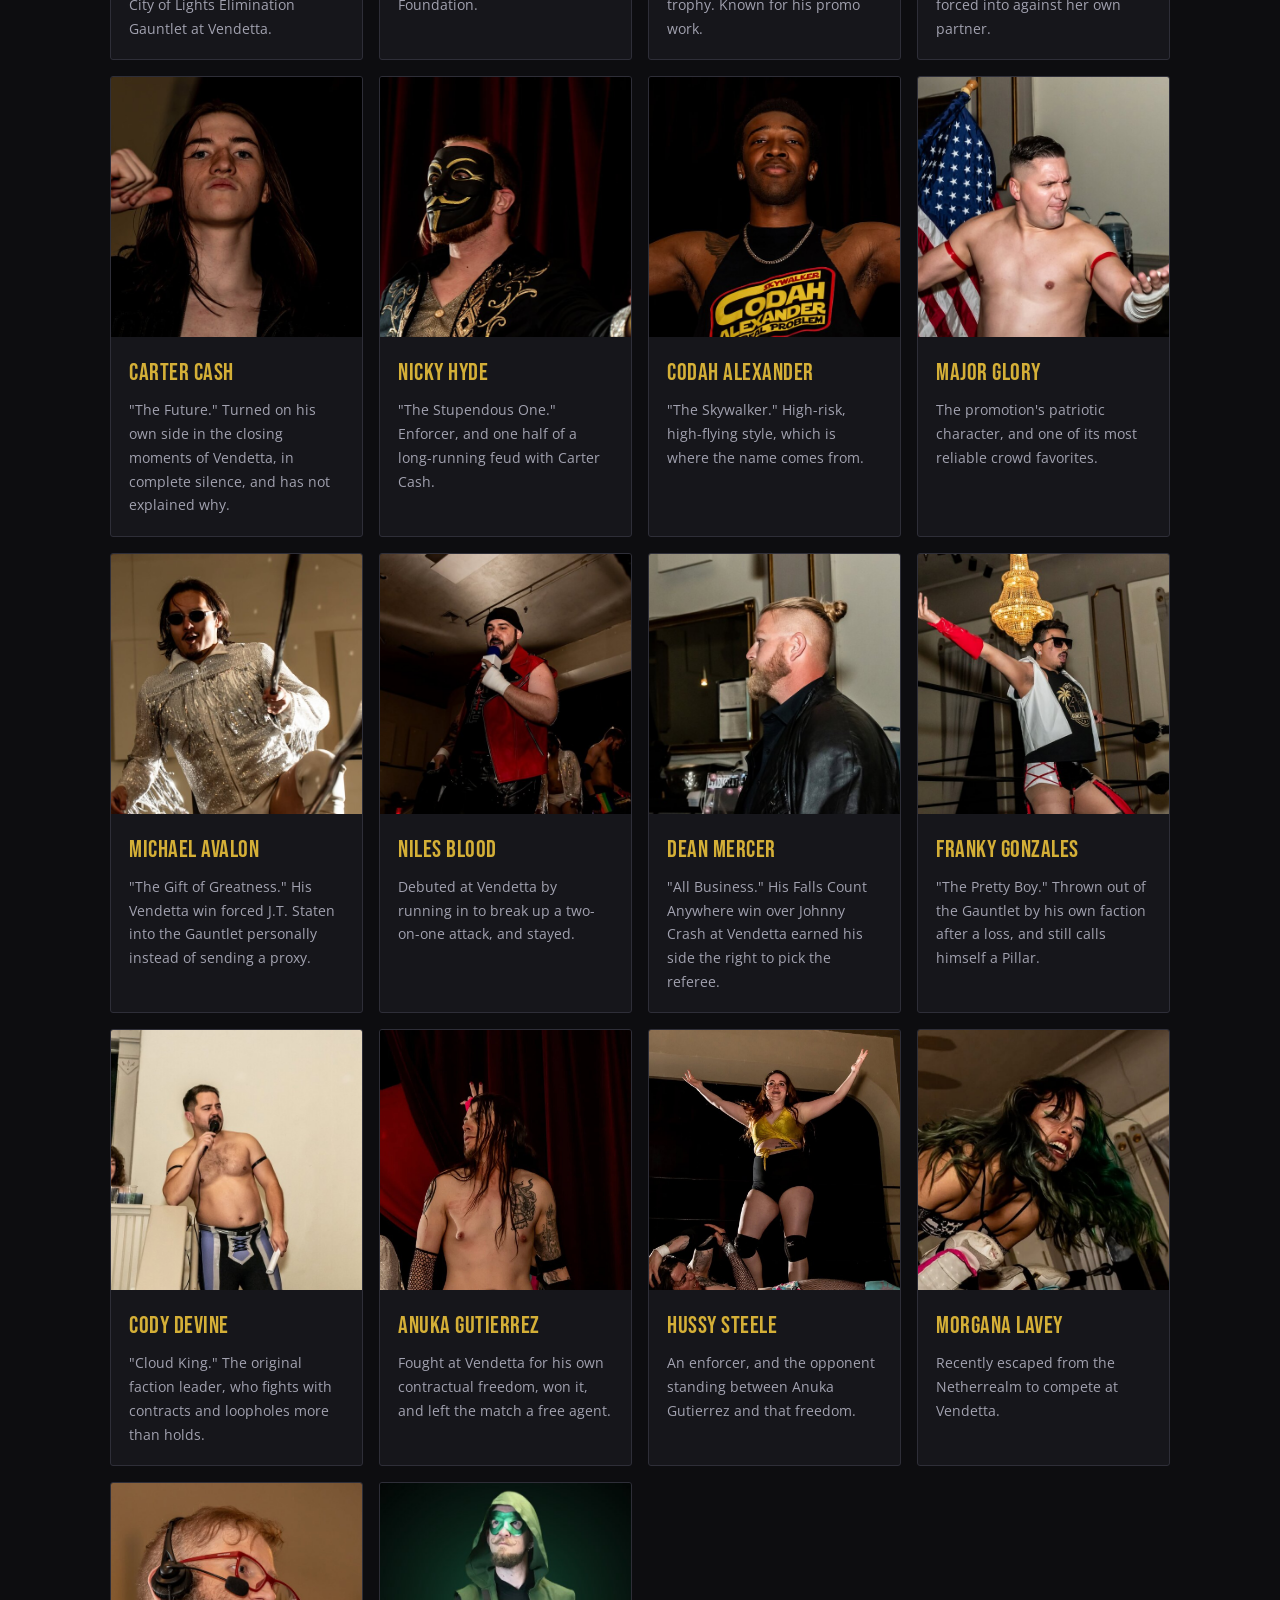
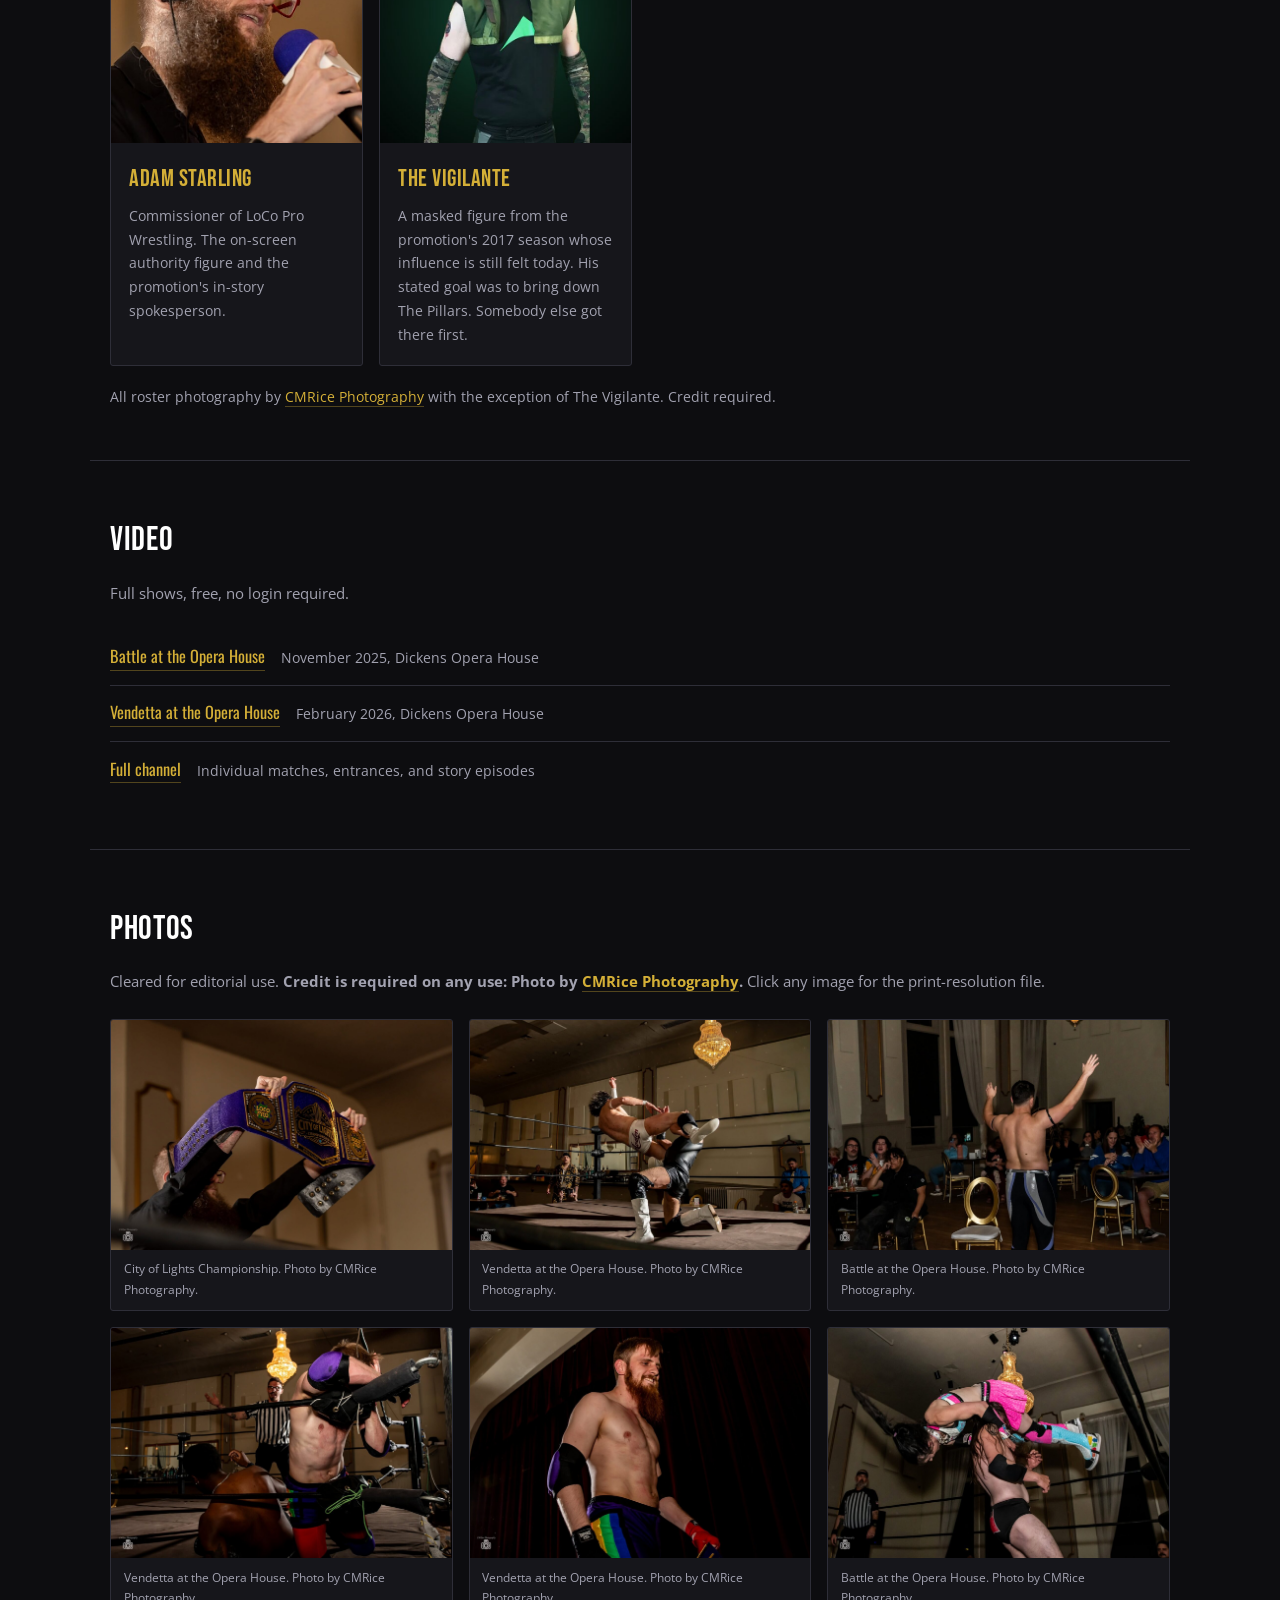
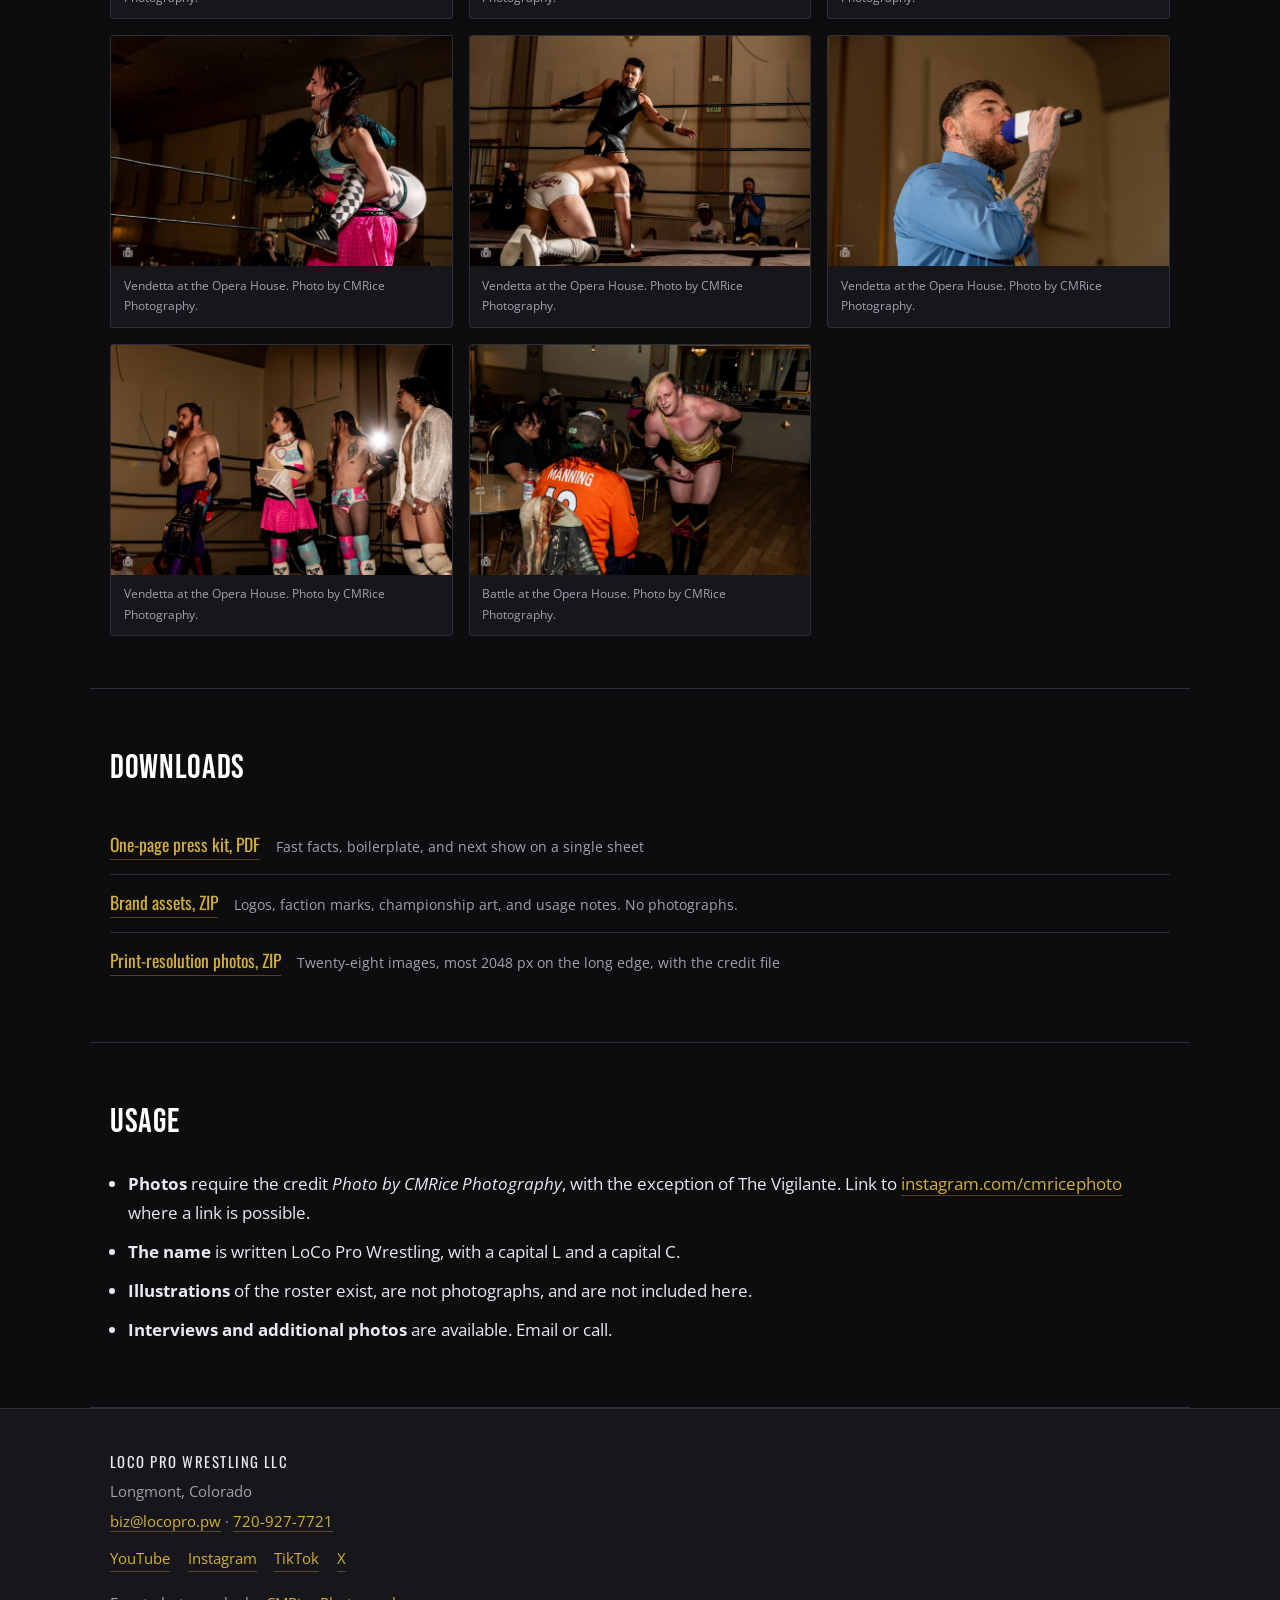
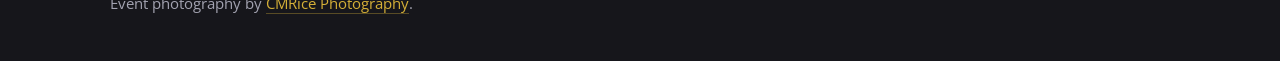
==== commit 2963e1a4: "Correct the print photo pack count The downloads list said eleven images; the pack holds twenty-eigh" ====
--- a/index.html
+++ b/index.html
@@ -293,7 +293,7 @@
       <ul class="linklist downloads">
         <li><a href="downloads/loco-pro-wrestling-press-kit.pdf">One-page press kit, PDF</a> <span>Fast facts, boilerplate, and next show on a single sheet</span></li>
         <li><a href="downloads/loco-pro-wrestling-brand-assets.zip">Brand assets, ZIP</a> <span>Logos, faction marks, championship art, and usage notes. No photographs.</span></li>
-        <li><a href="downloads/loco-pro-wrestling-press-photos.zip">Print-resolution photos, ZIP</a> <span>Eleven images, 2048 px on the long edge, with the credit file</span></li>
+        <li><a href="downloads/loco-pro-wrestling-press-photos.zip">Print-resolution photos, ZIP</a> <span>Twenty-eight images, most 2048 px on the long edge, with the credit file</span></li>
       </ul>
     </section>
 
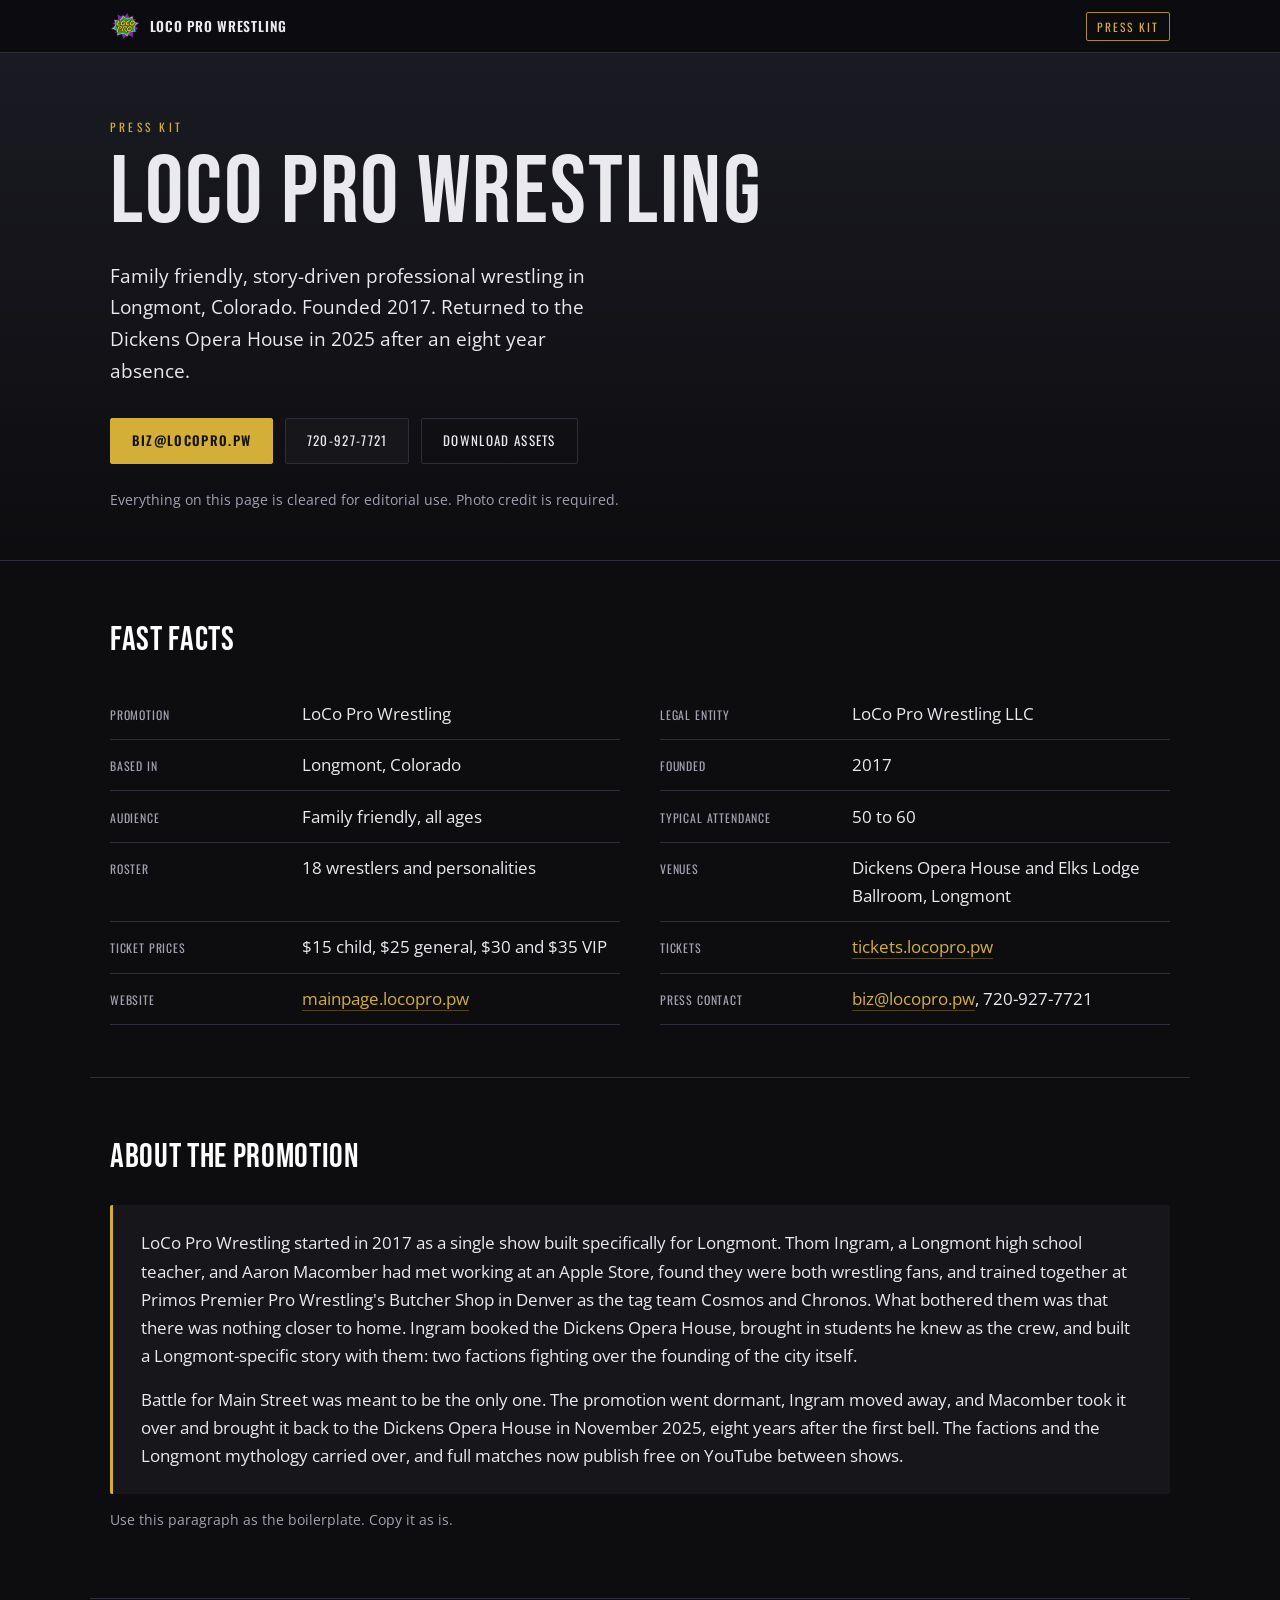
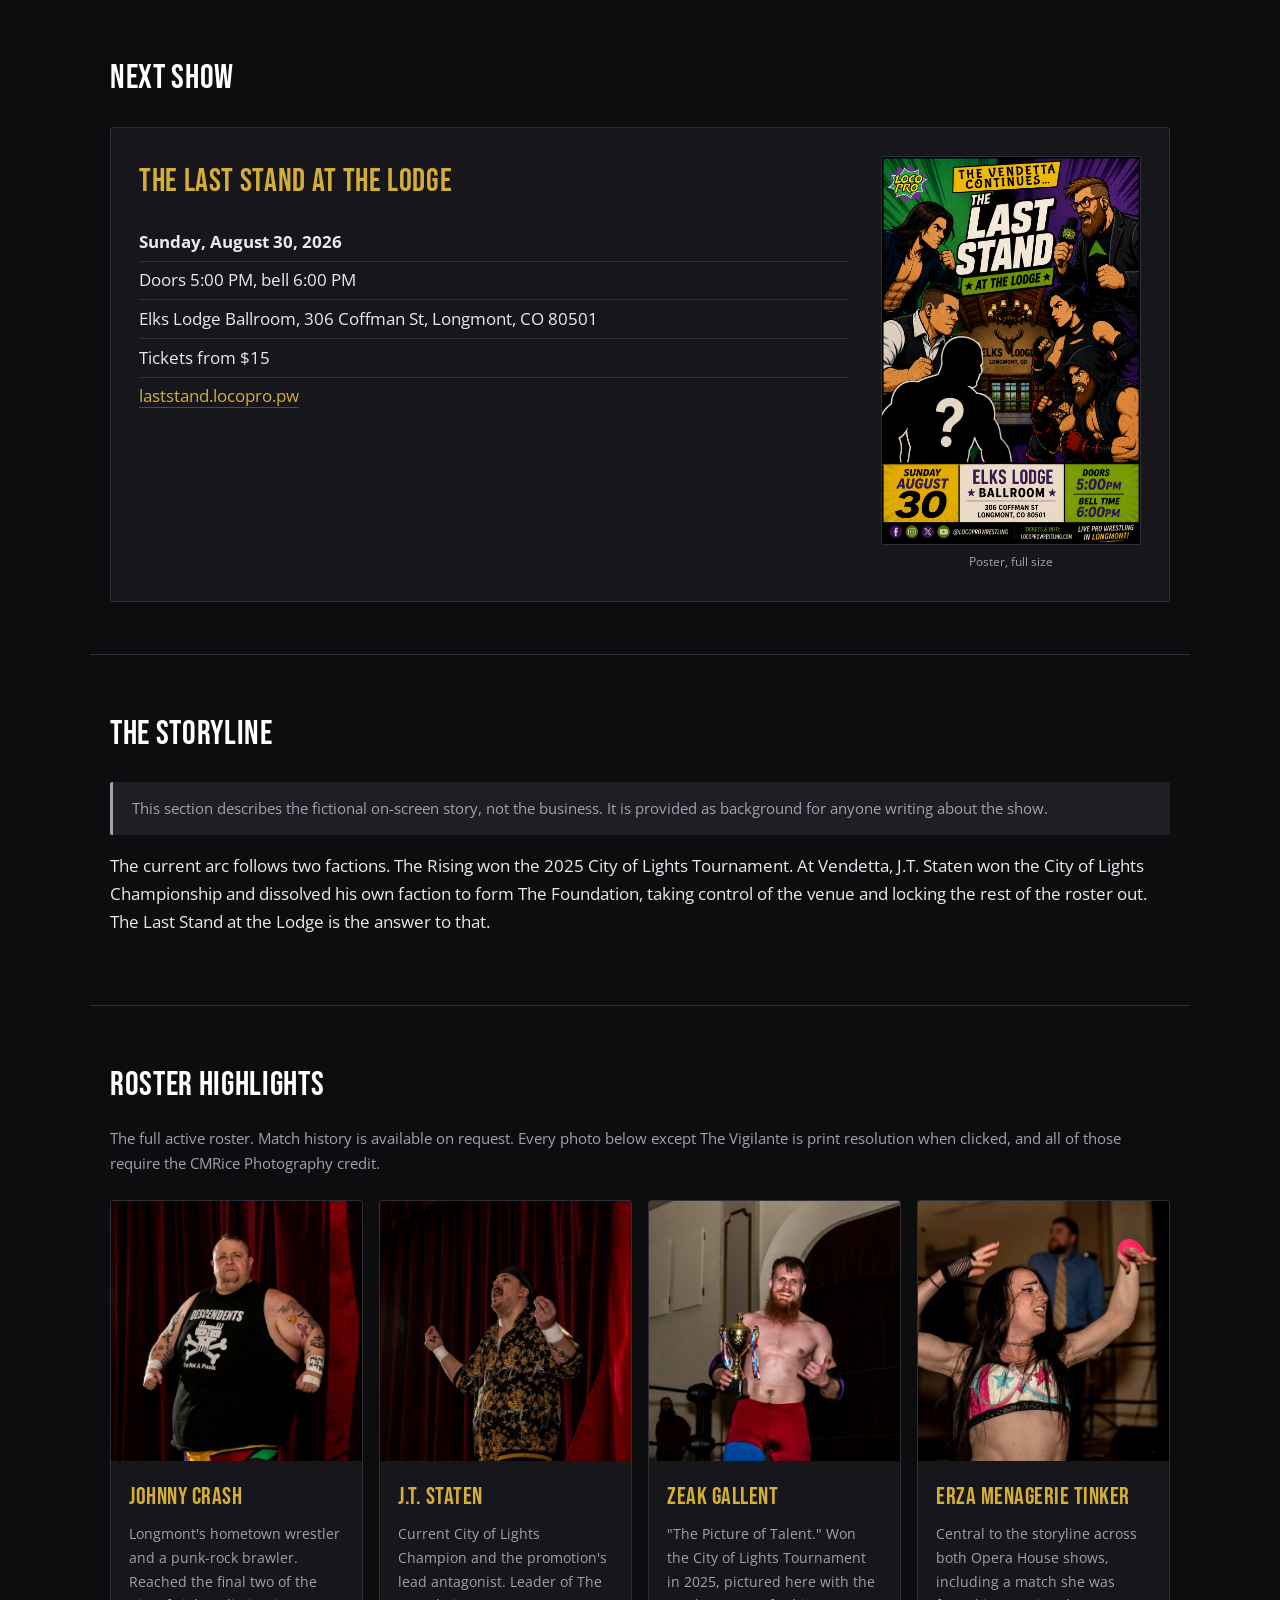
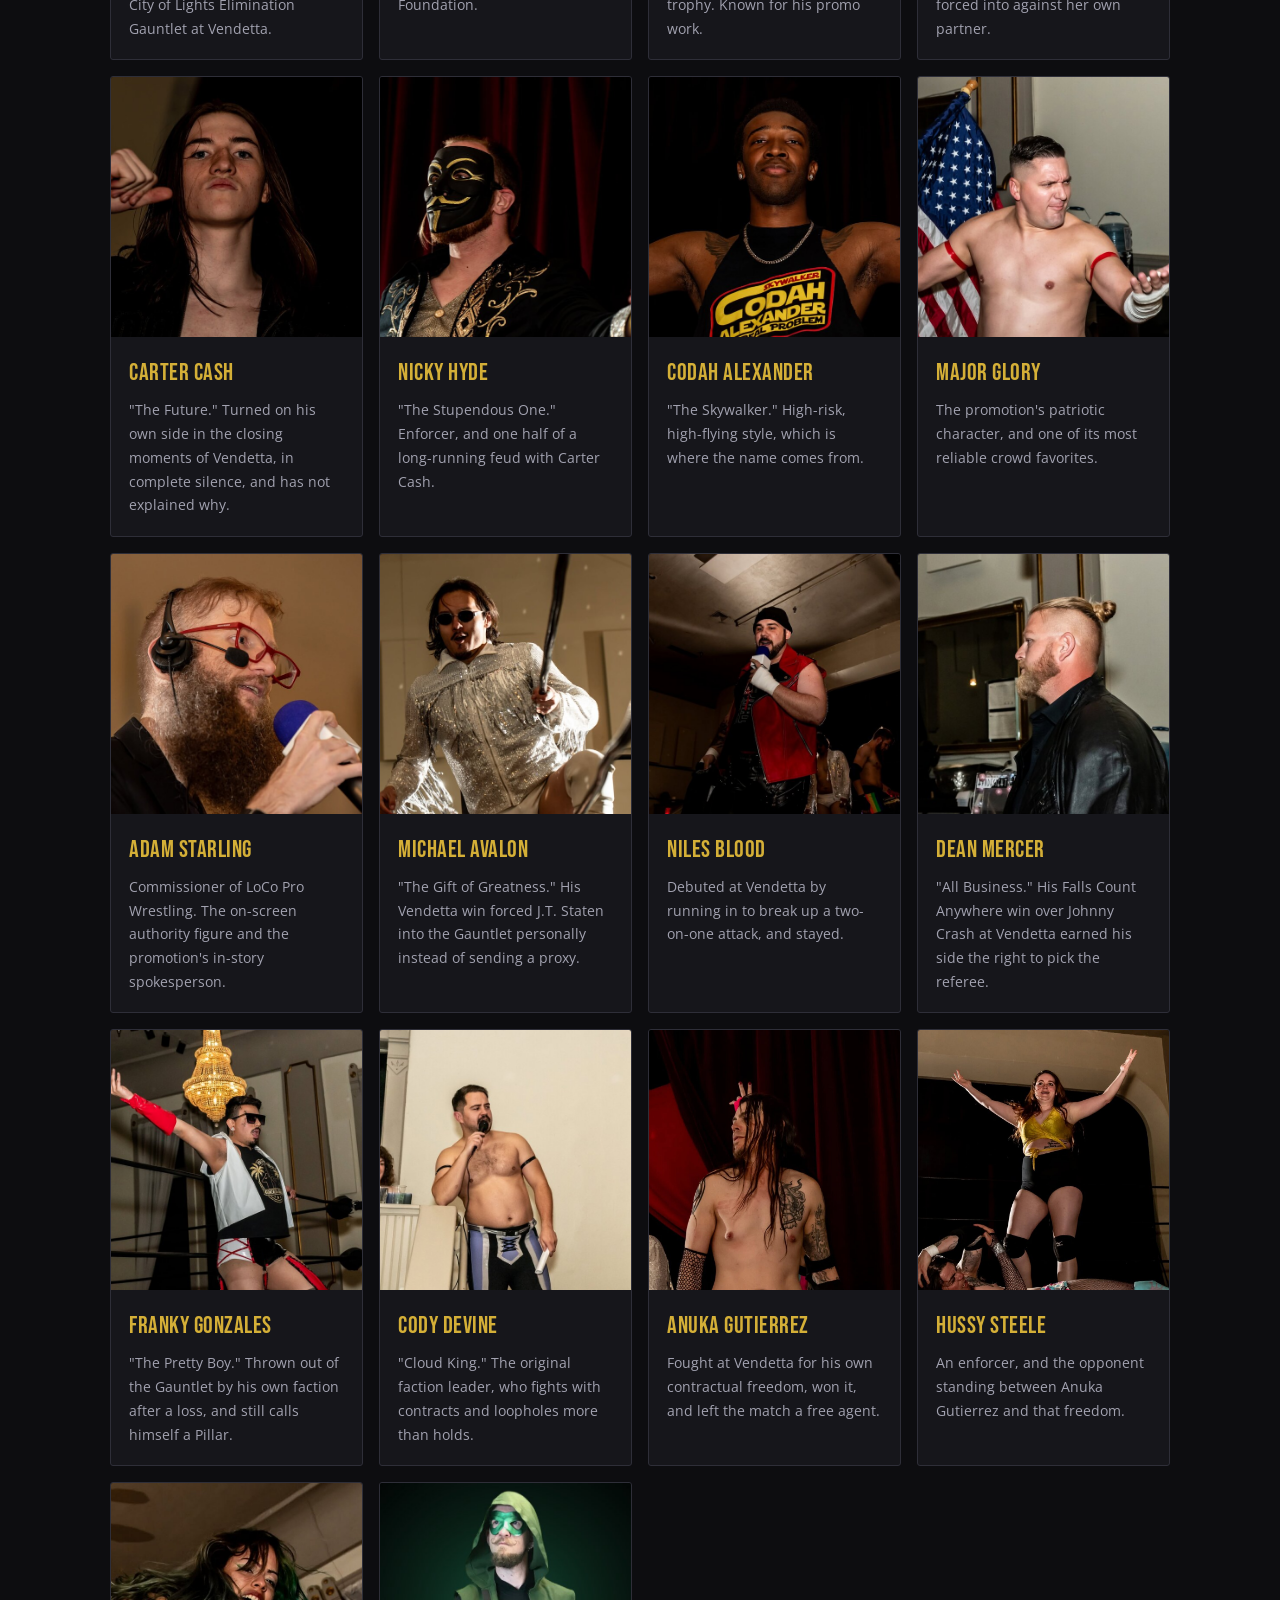
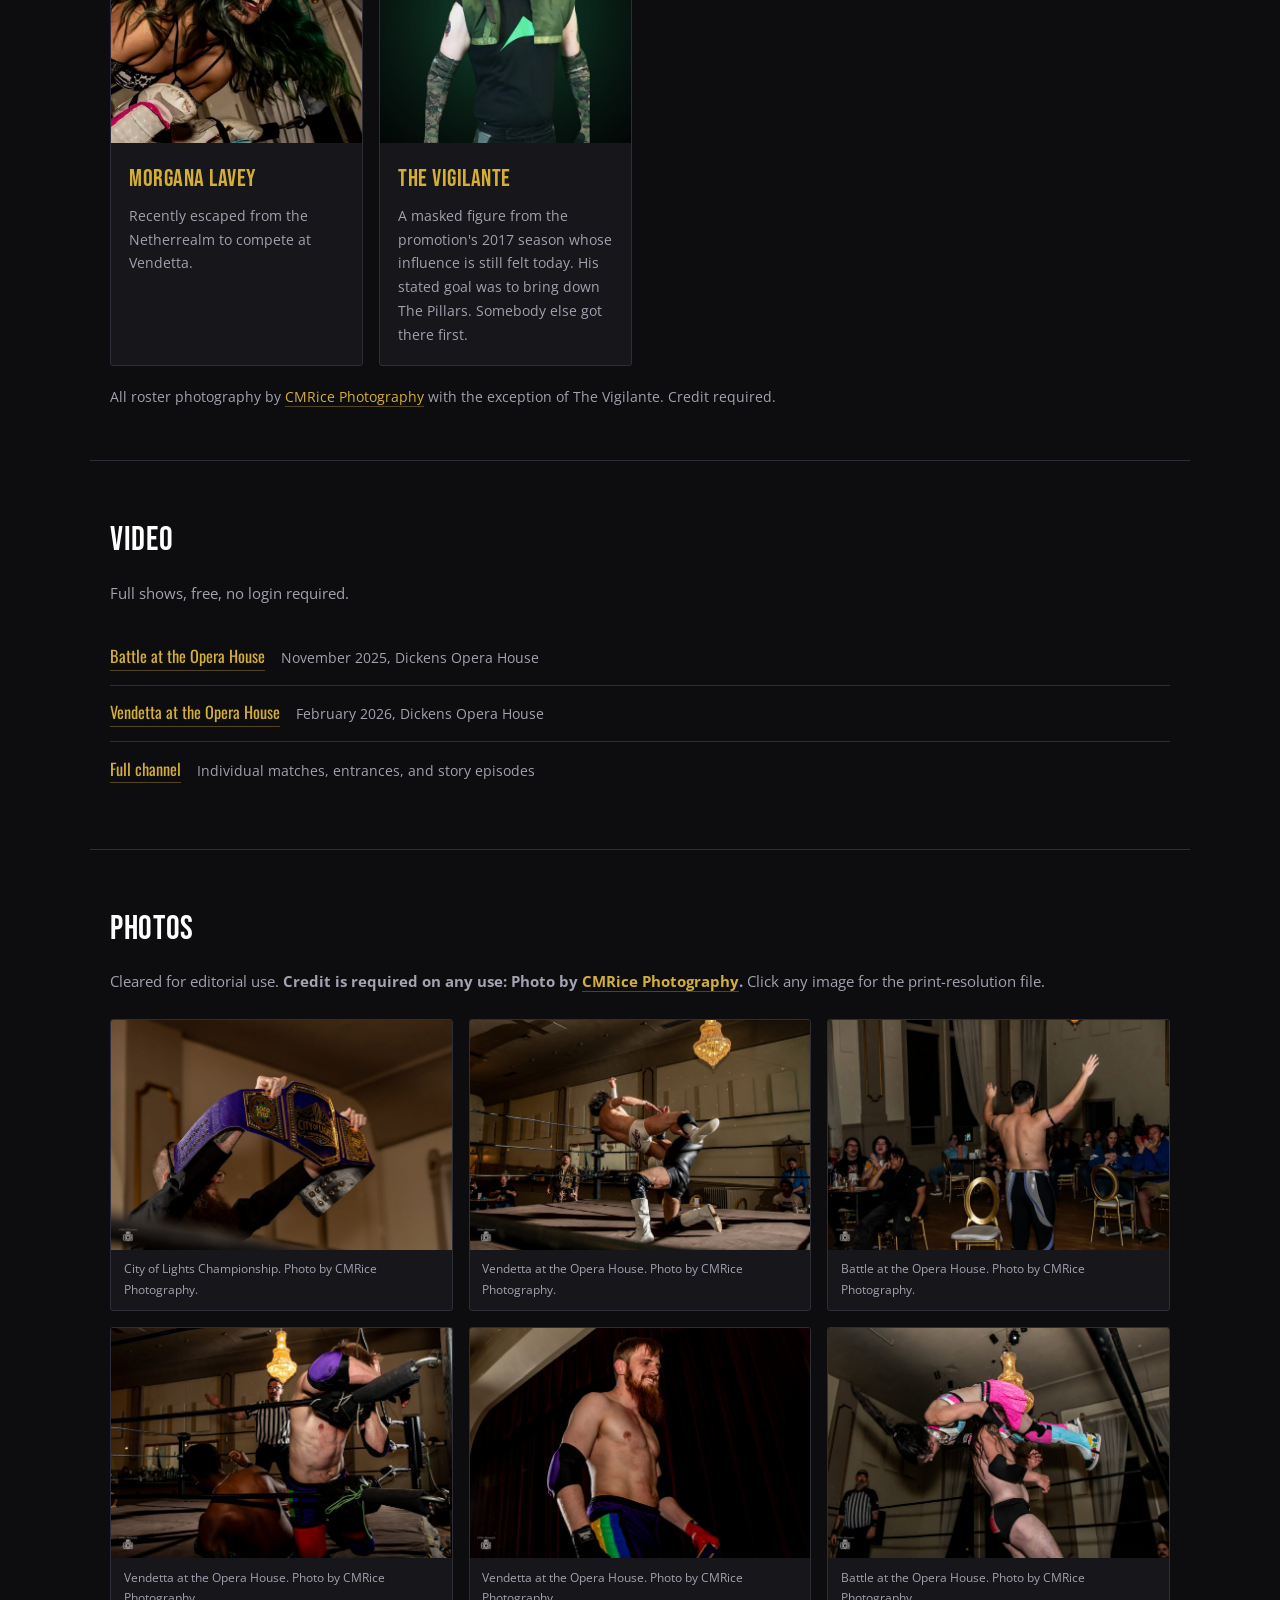
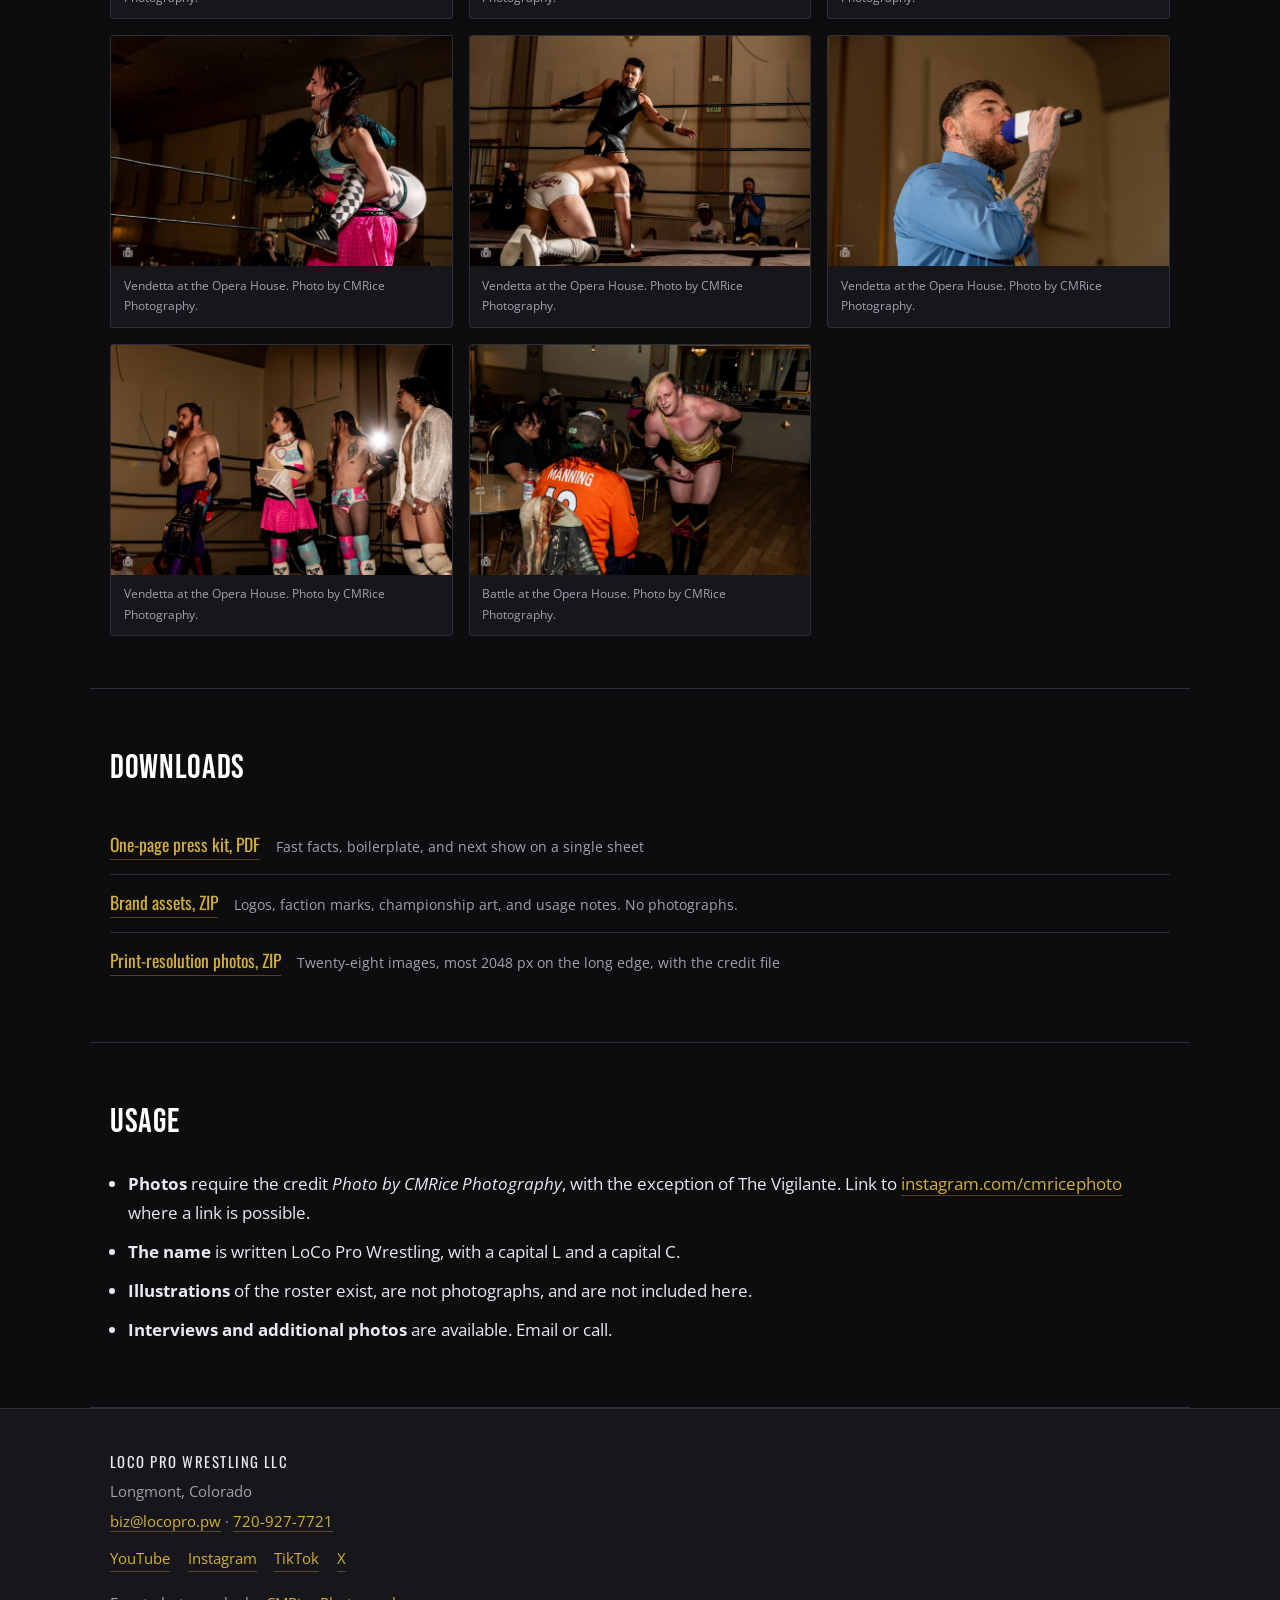
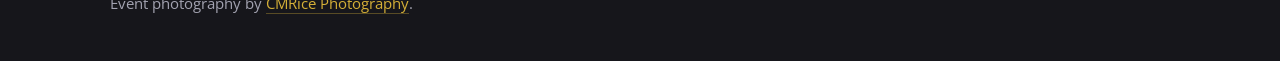
==== commit 5f853b58: "Separate Adam Starling and The Vigilante in the roster grid They were adjacent at the end of the ros" ====
--- a/index.html
+++ b/index.html
@@ -203,6 +203,11 @@
           <p>The promotion's patriotic character, and one of its most reliable crowd favorites.</p>
         </article>
         <article>
+          <a href="downloads/press-photos-print/roster-adam-starling-print.jpg"><img src="webimages/roster/adam-starling.jpg" alt="Commissioner Adam Starling" loading="lazy" /></a>
+          <h3>Adam Starling</h3>
+          <p>Commissioner of LoCo Pro Wrestling. The on-screen authority figure and the promotion's in-story spokesperson.</p>
+        </article>
+        <article>
           <a href="downloads/press-photos-print/roster-michael-avalon-print.jpg"><img src="webimages/roster/michael-avalon.jpg" alt="Michael Avalon" loading="lazy" /></a>
           <h3>Michael Avalon</h3>
           <p>"The Gift of Greatness." His Vendetta win forced J.T. Staten into the Gauntlet personally instead of sending a proxy.</p>
@@ -241,11 +246,6 @@
           <a href="downloads/press-photos-print/roster-morgana-lavey-print.jpg"><img src="webimages/roster/morgana-lavey.jpg" alt="Morgana Lavey" loading="lazy" /></a>
           <h3>Morgana Lavey</h3>
           <p>Recently escaped from the Netherrealm to compete at Vendetta.</p>
-        </article>
-        <article>
-          <a href="downloads/press-photos-print/roster-adam-starling-print.jpg"><img src="webimages/roster/adam-starling.jpg" alt="Commissioner Adam Starling" loading="lazy" /></a>
-          <h3>Adam Starling</h3>
-          <p>Commissioner of LoCo Pro Wrestling. The on-screen authority figure and the promotion's in-story spokesperson.</p>
         </article>
         <article>
           <img src="webimages/roster/the-vigilante.jpg" alt="The Vigilante" loading="lazy" />
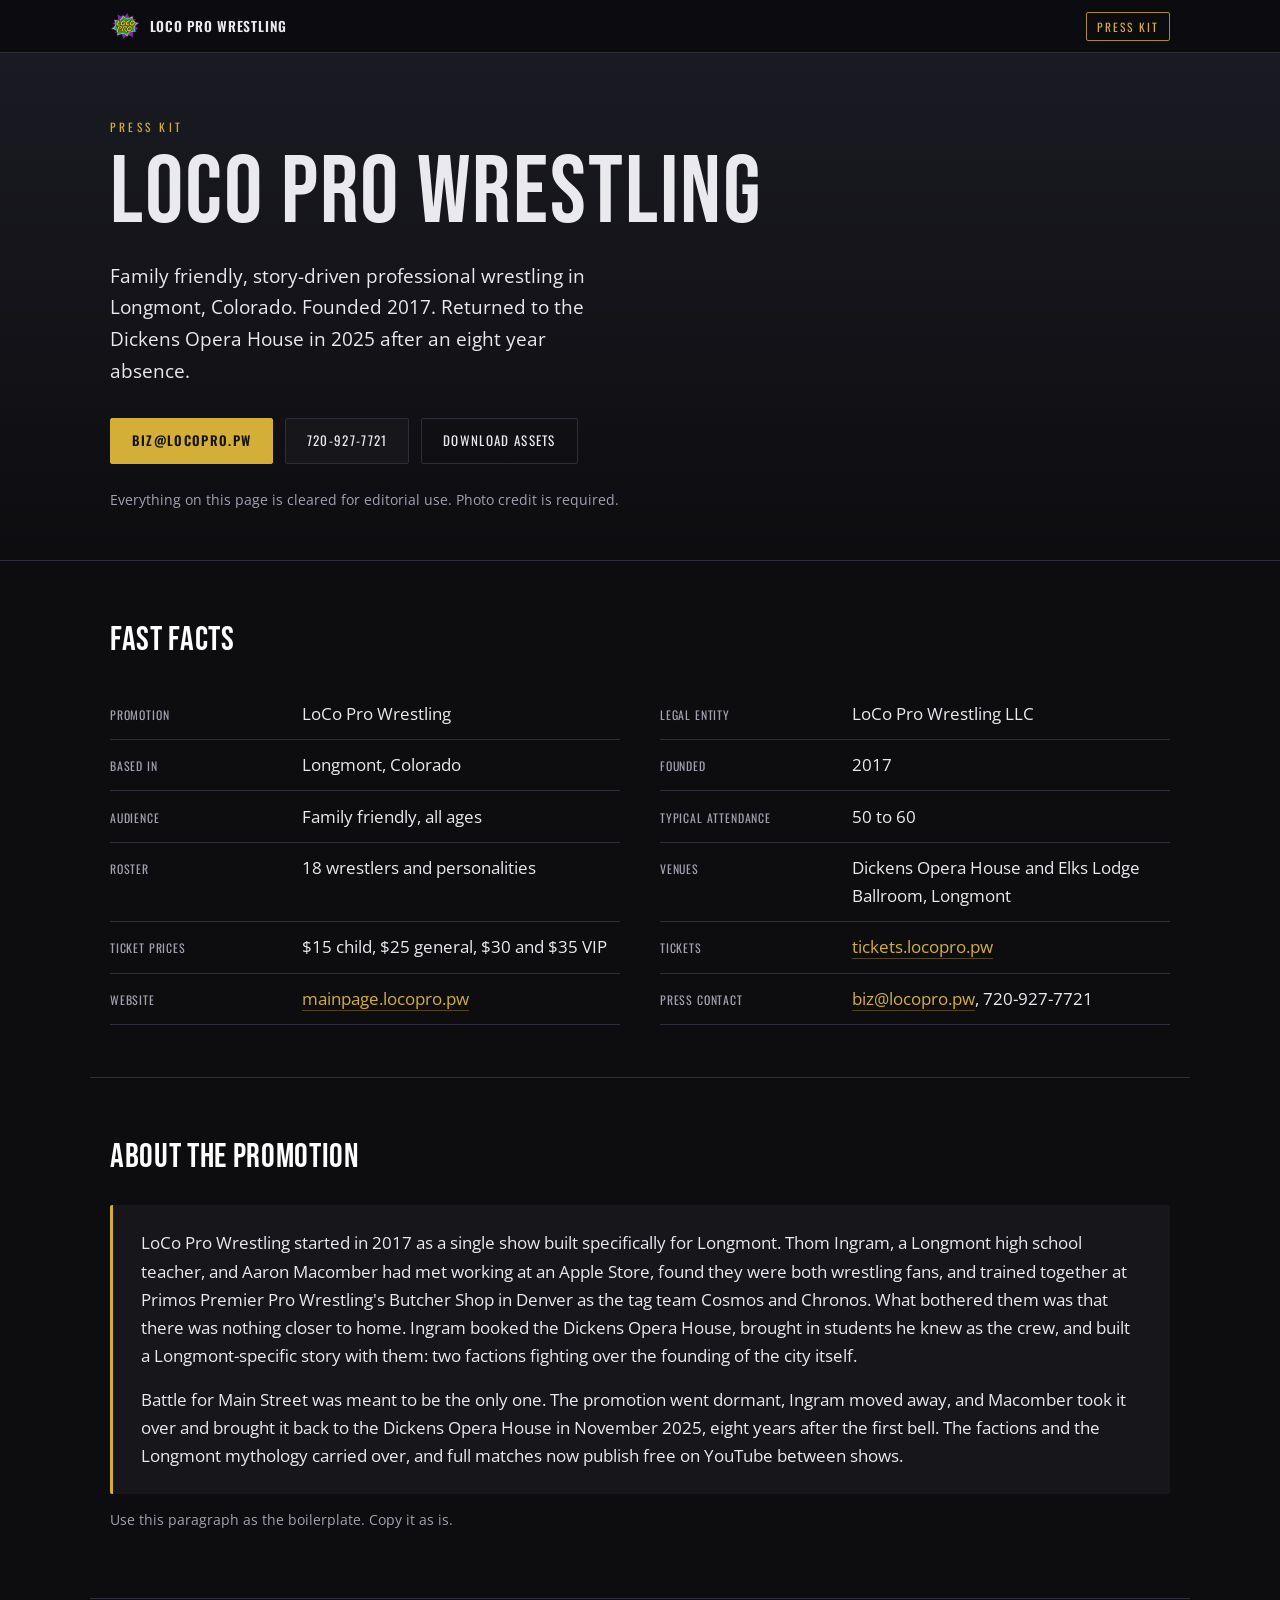
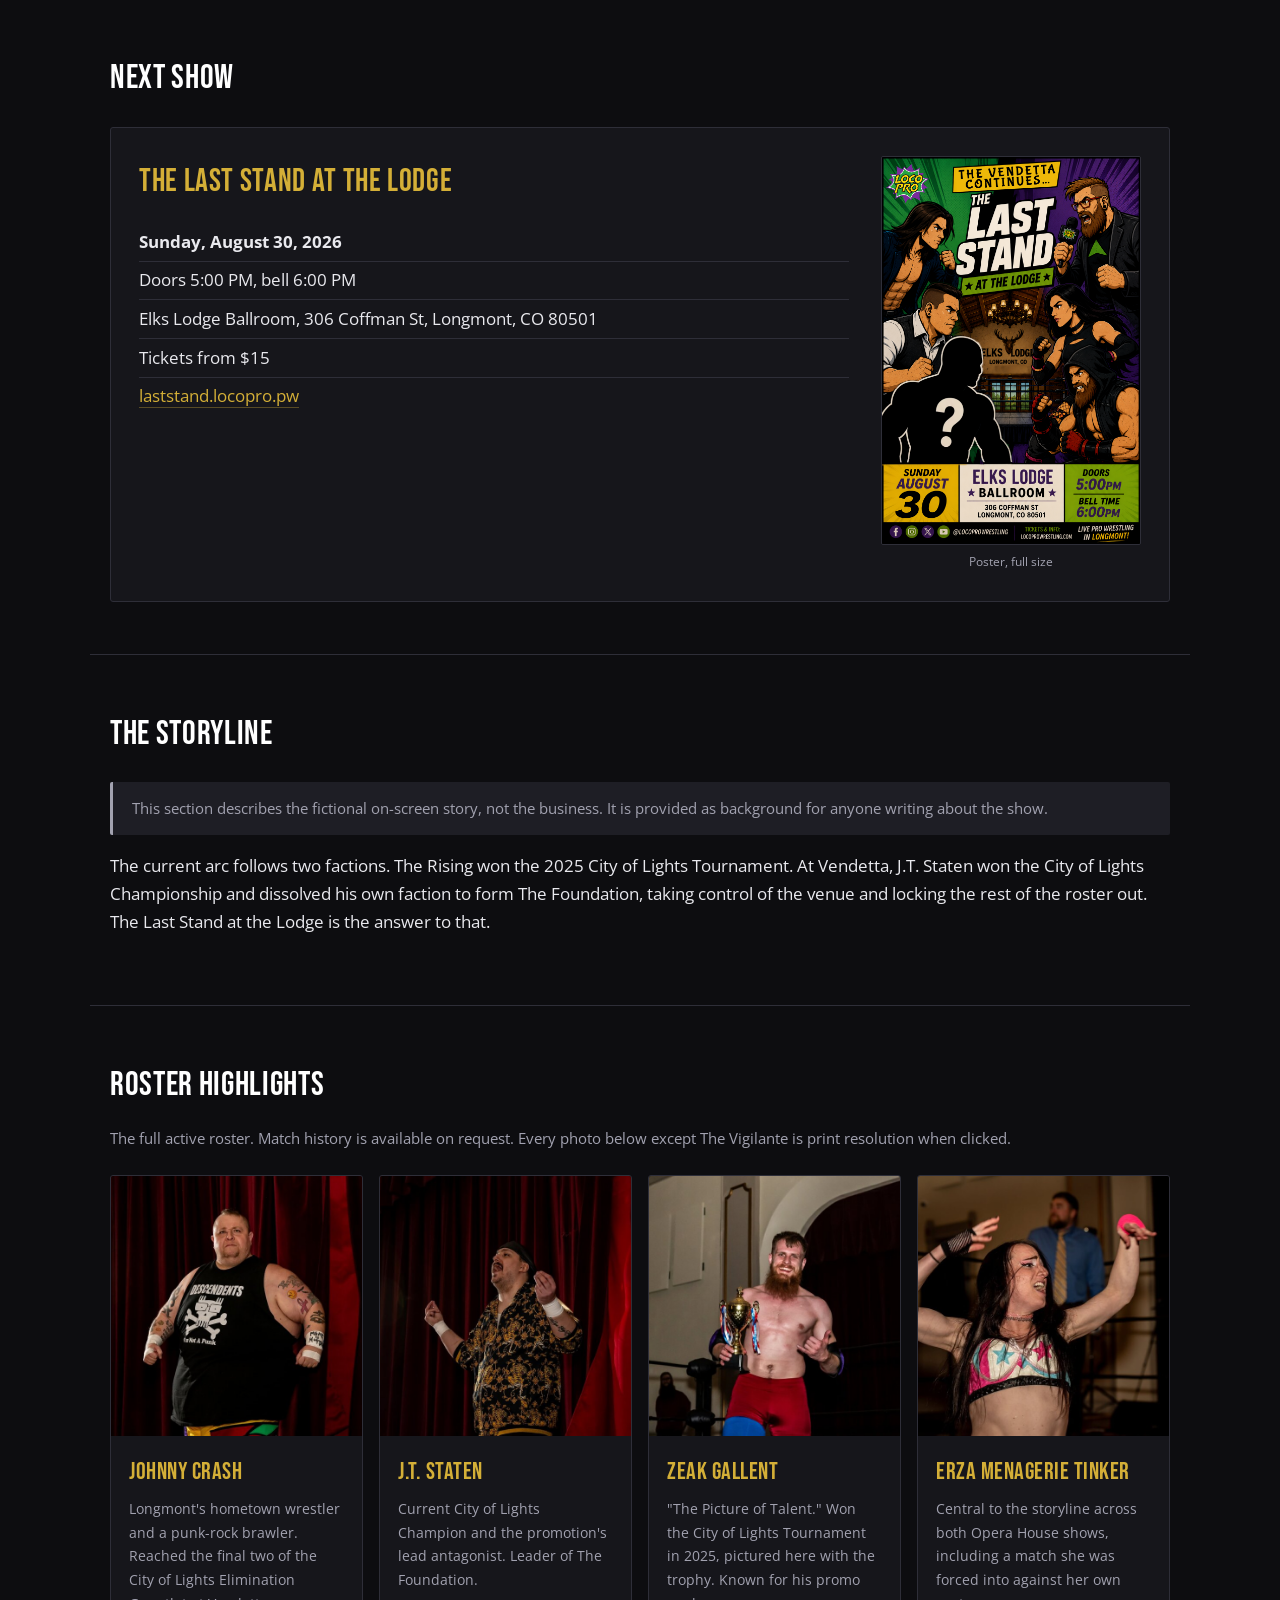
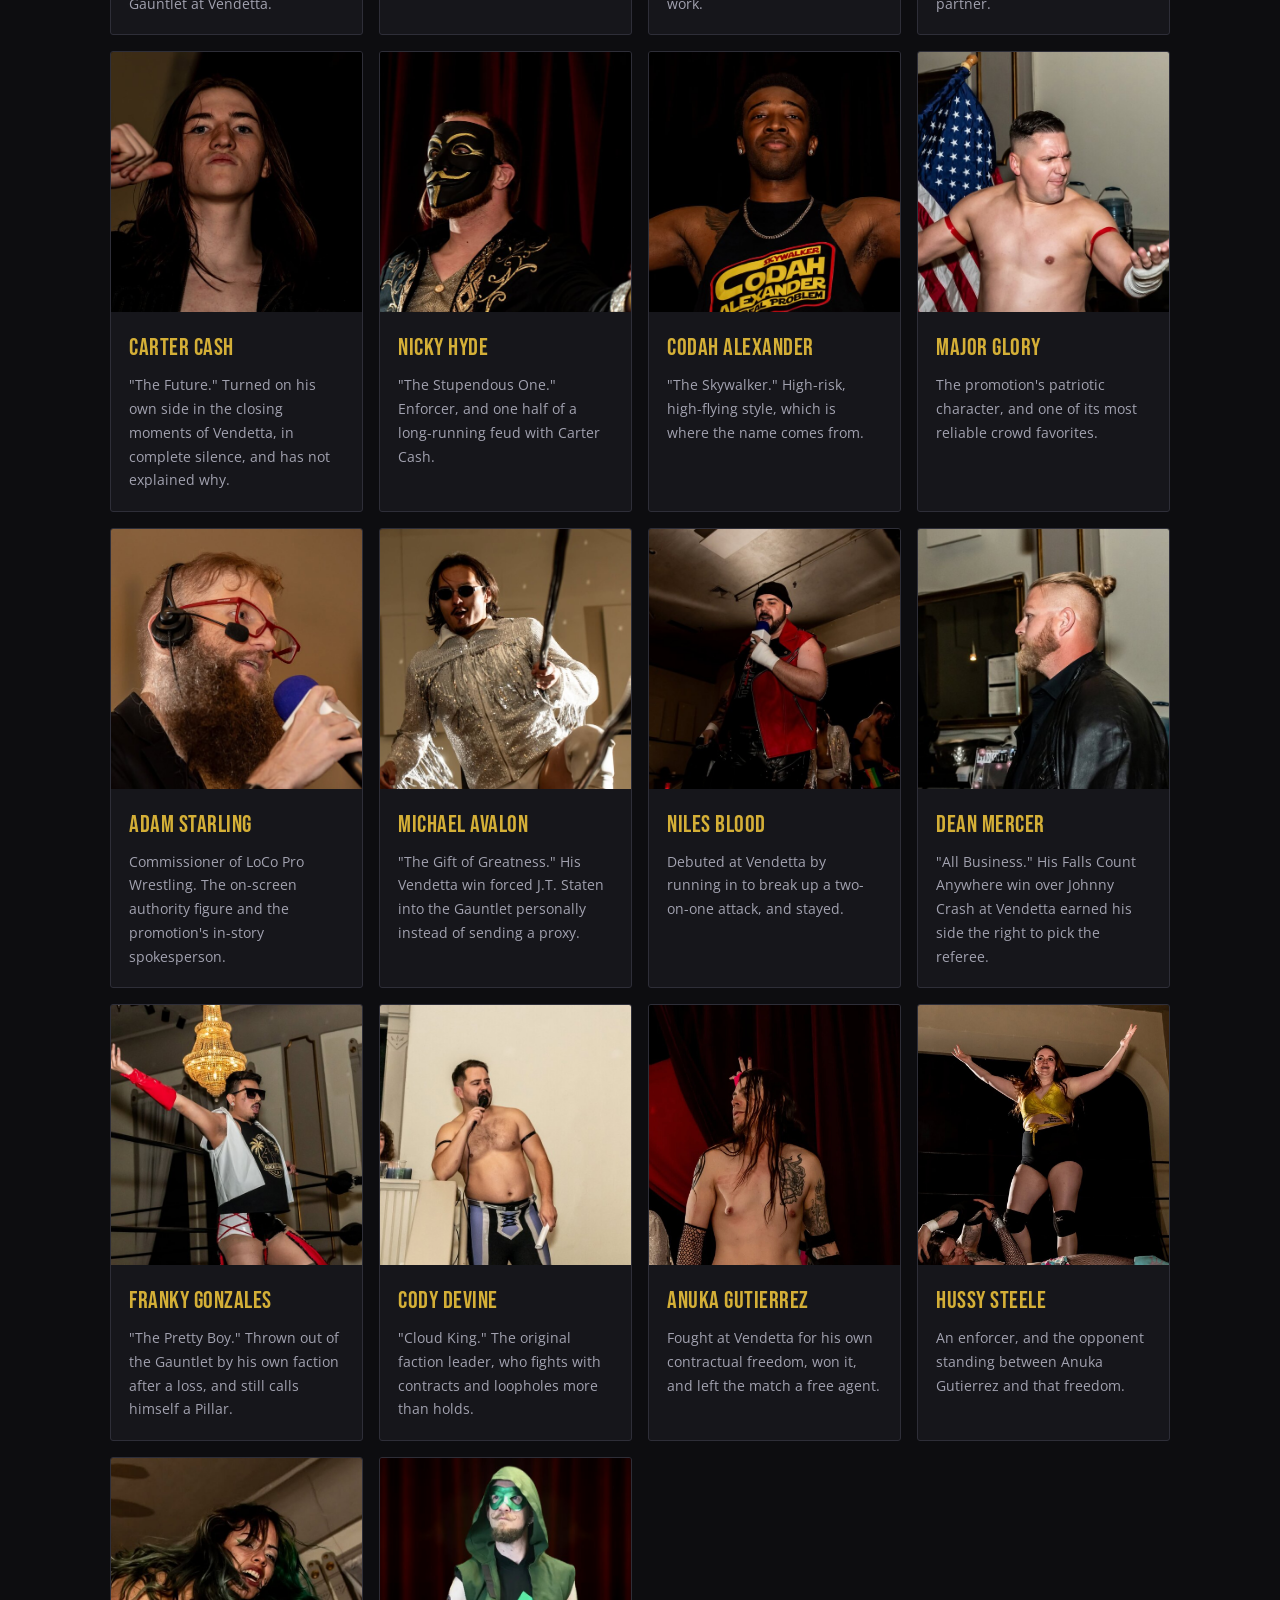
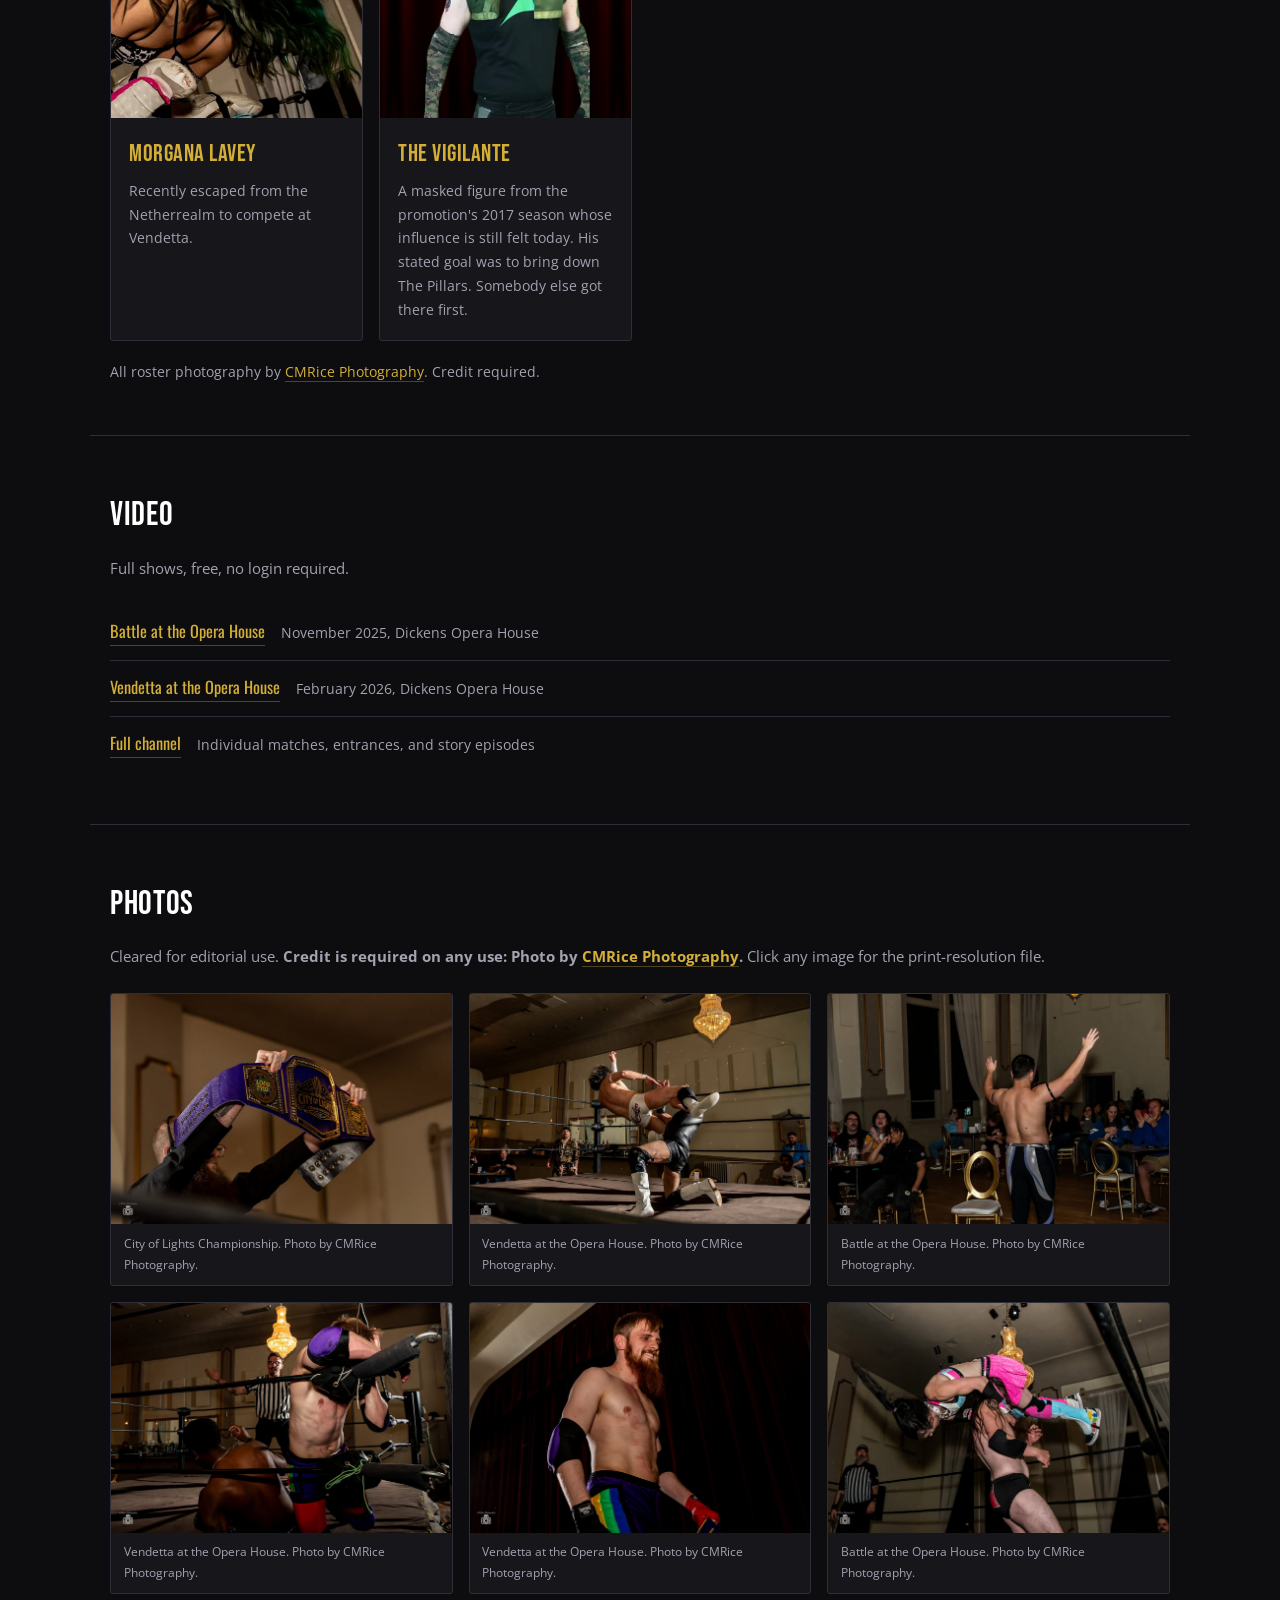
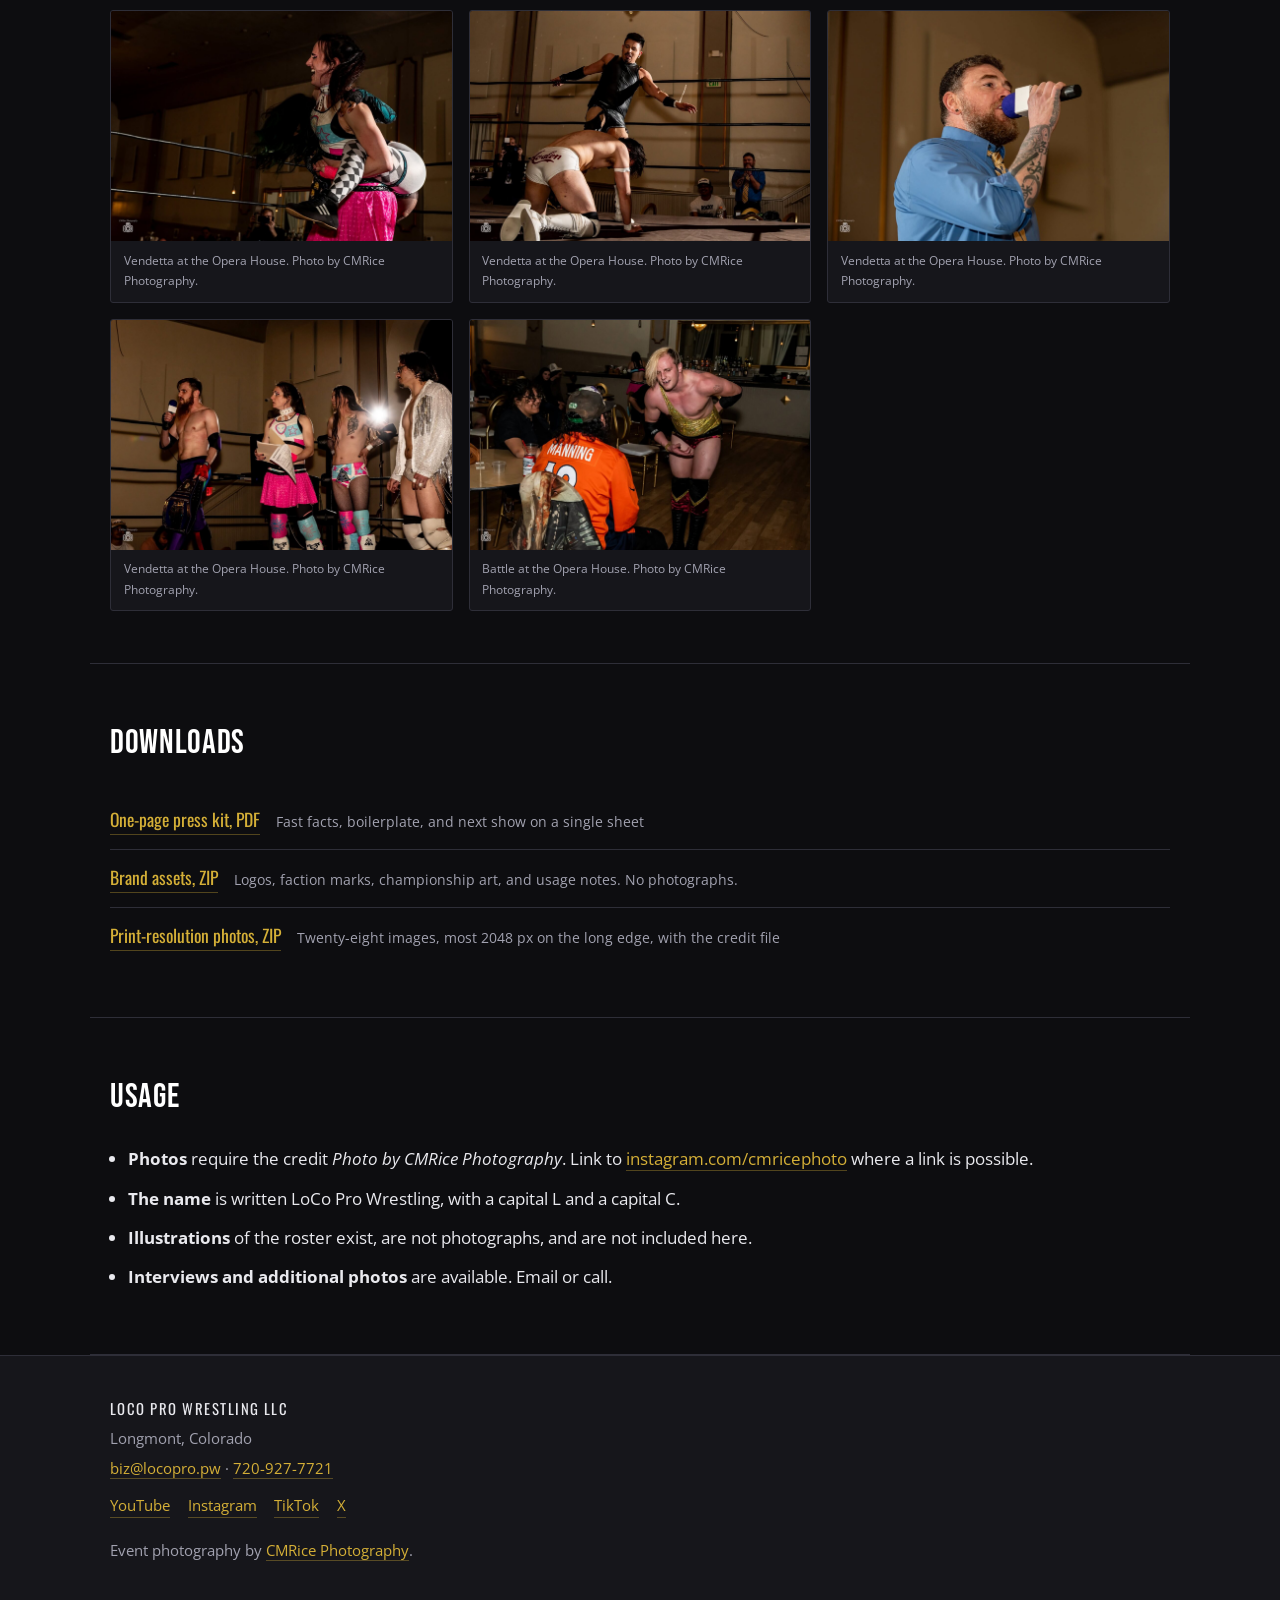
==== commit cd48e429: "Put The Vigilante in front of the Opera House curtain Backdrop cut from the deep red stage curtain i" ====
--- a/index.html
+++ b/index.html
@@ -158,8 +158,7 @@
       <h2>Roster highlights</h2>
       <p class="section-note">
         The full active roster. Match history is available on request. Every photo below
-        except The Vigilante is print resolution when clicked, and all of those require
-        the CMRice Photography credit.
+        except The Vigilante is print resolution when clicked.
       </p>
       <div class="roster">
         <article>
@@ -253,7 +252,7 @@
           <p>A masked figure from the promotion's 2017 season whose influence is still felt today. His stated goal was to bring down The Pillars. Somebody else got there first.</p>
         </article>
       </div>
-      <p class="section-note credit-note">All roster photography by <a href="https://www.instagram.com/cmricephoto/">CMRice Photography</a> with the exception of The Vigilante. Credit required.</p>
+      <p class="section-note credit-note">All roster photography by <a href="https://www.instagram.com/cmricephoto/">CMRice Photography</a>. Credit required.</p>
     </section>
 
     <section class="section" id="video">
@@ -300,7 +299,7 @@
     <section class="section" id="usage">
       <h2>Usage</h2>
       <ul class="usage">
-        <li><strong>Photos</strong> require the credit <em>Photo by CMRice Photography</em>, with the exception of The Vigilante. Link to <a href="https://www.instagram.com/cmricephoto/">instagram.com/cmricephoto</a> where a link is possible.</li>
+        <li><strong>Photos</strong> require the credit <em>Photo by CMRice Photography</em>. Link to <a href="https://www.instagram.com/cmricephoto/">instagram.com/cmricephoto</a> where a link is possible.</li>
         <li><strong>The name</strong> is written LoCo Pro Wrestling, with a capital L and a capital C.</li>
         <li><strong>Illustrations</strong> of the roster exist, are not photographs, and are not included here.</li>
         <li><strong>Interviews and additional photos</strong> are available. Email or call.</li>
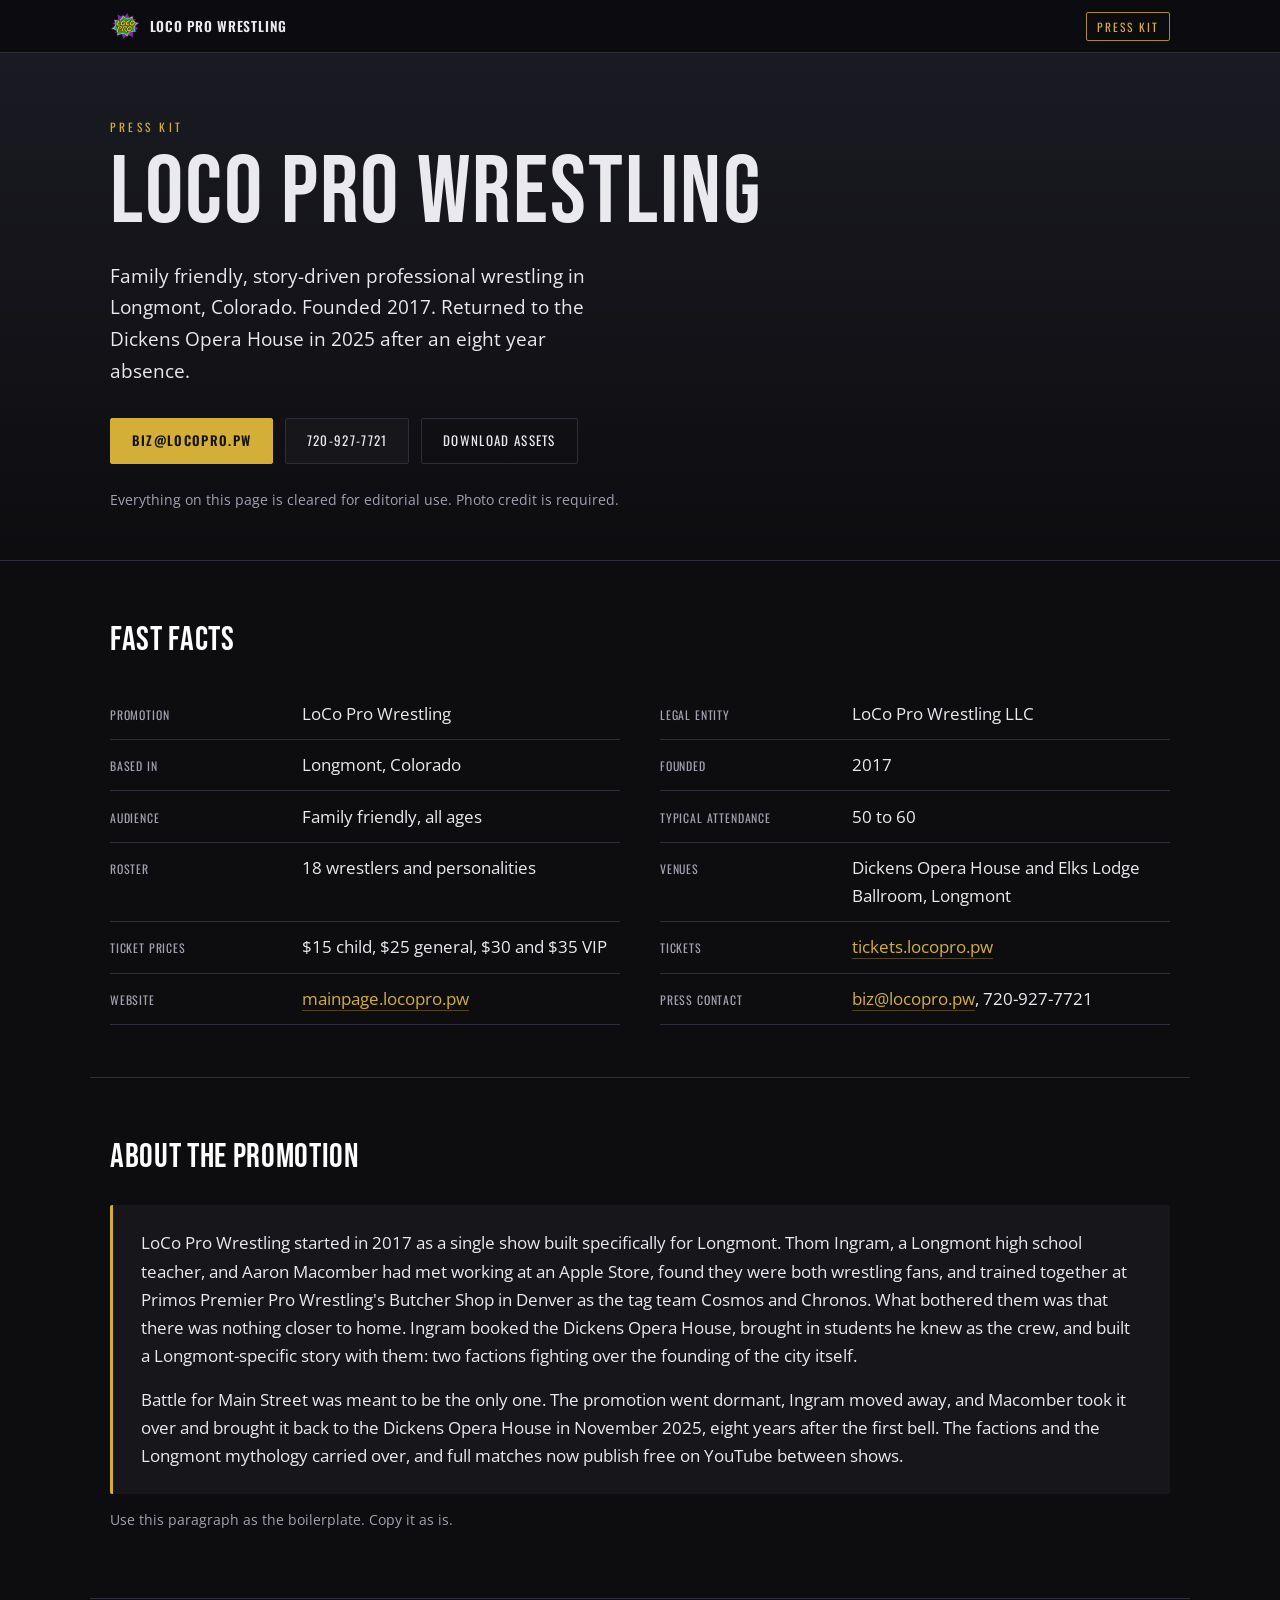
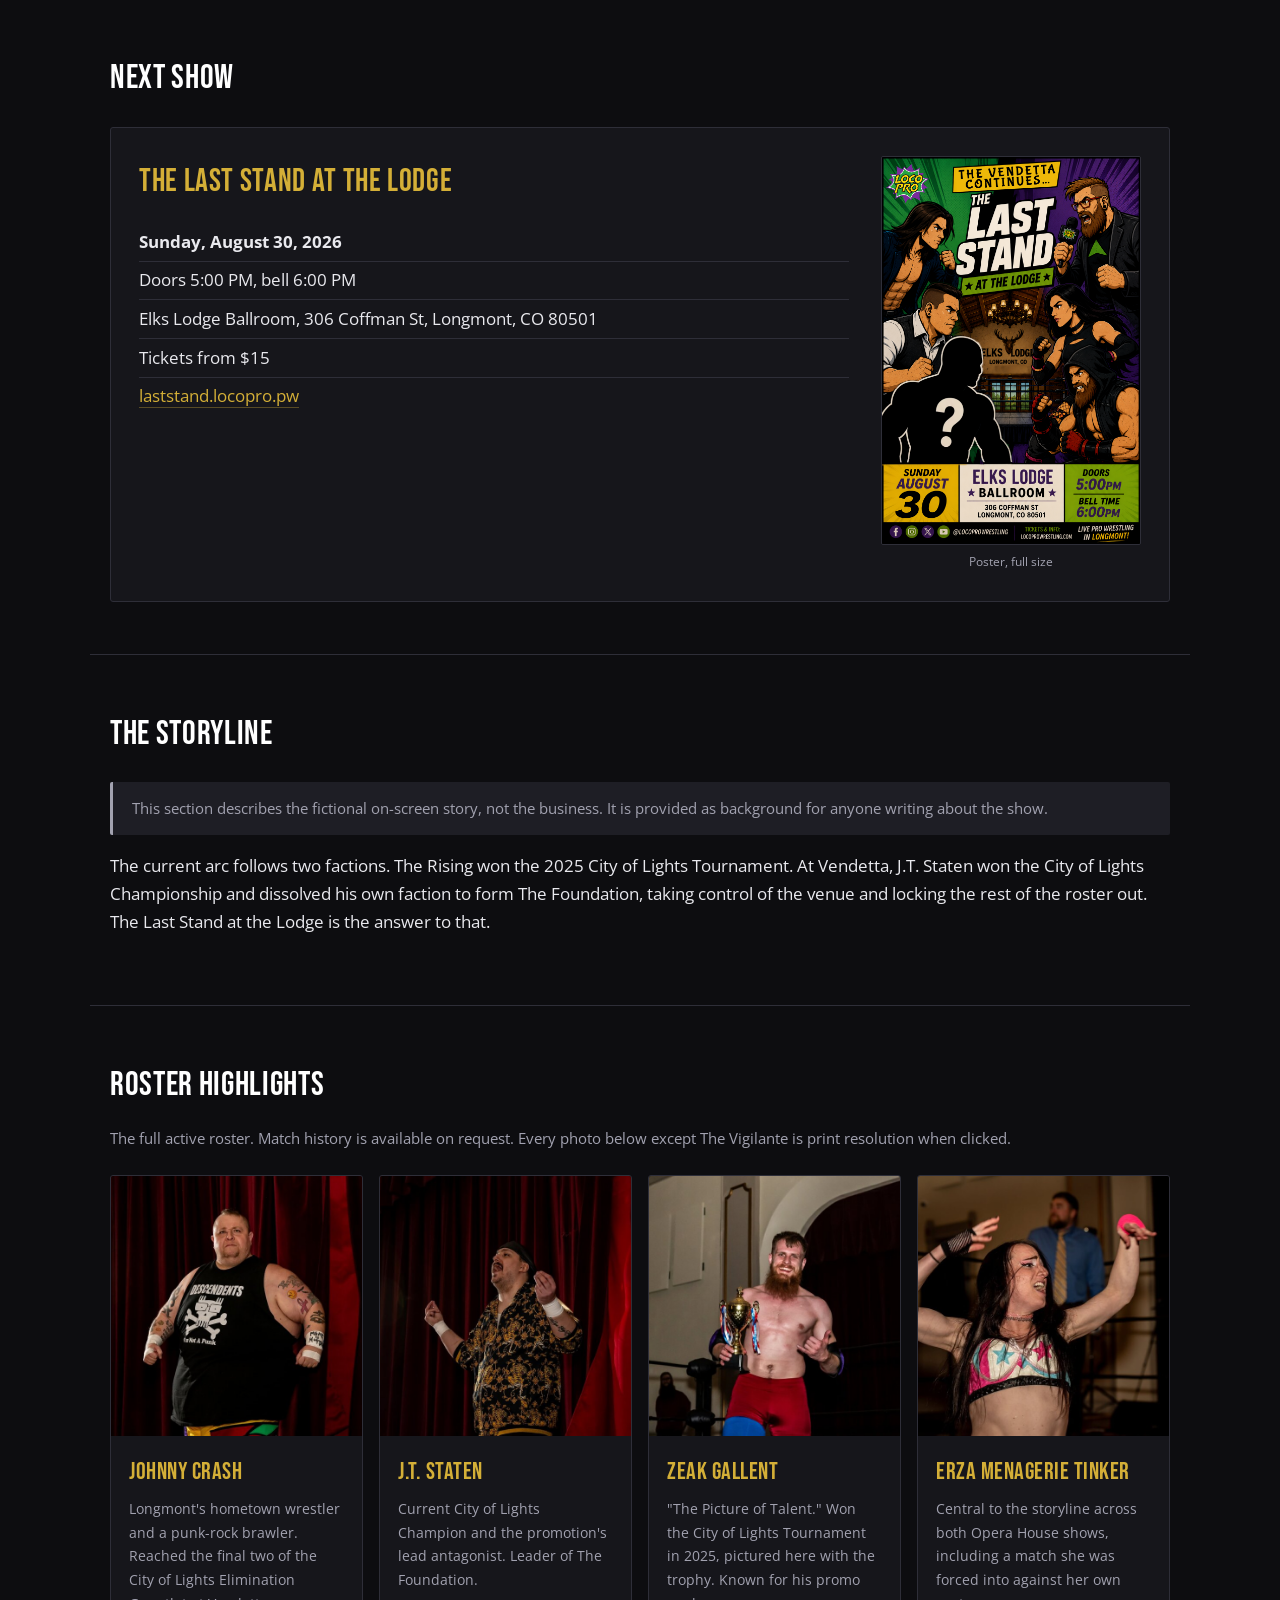
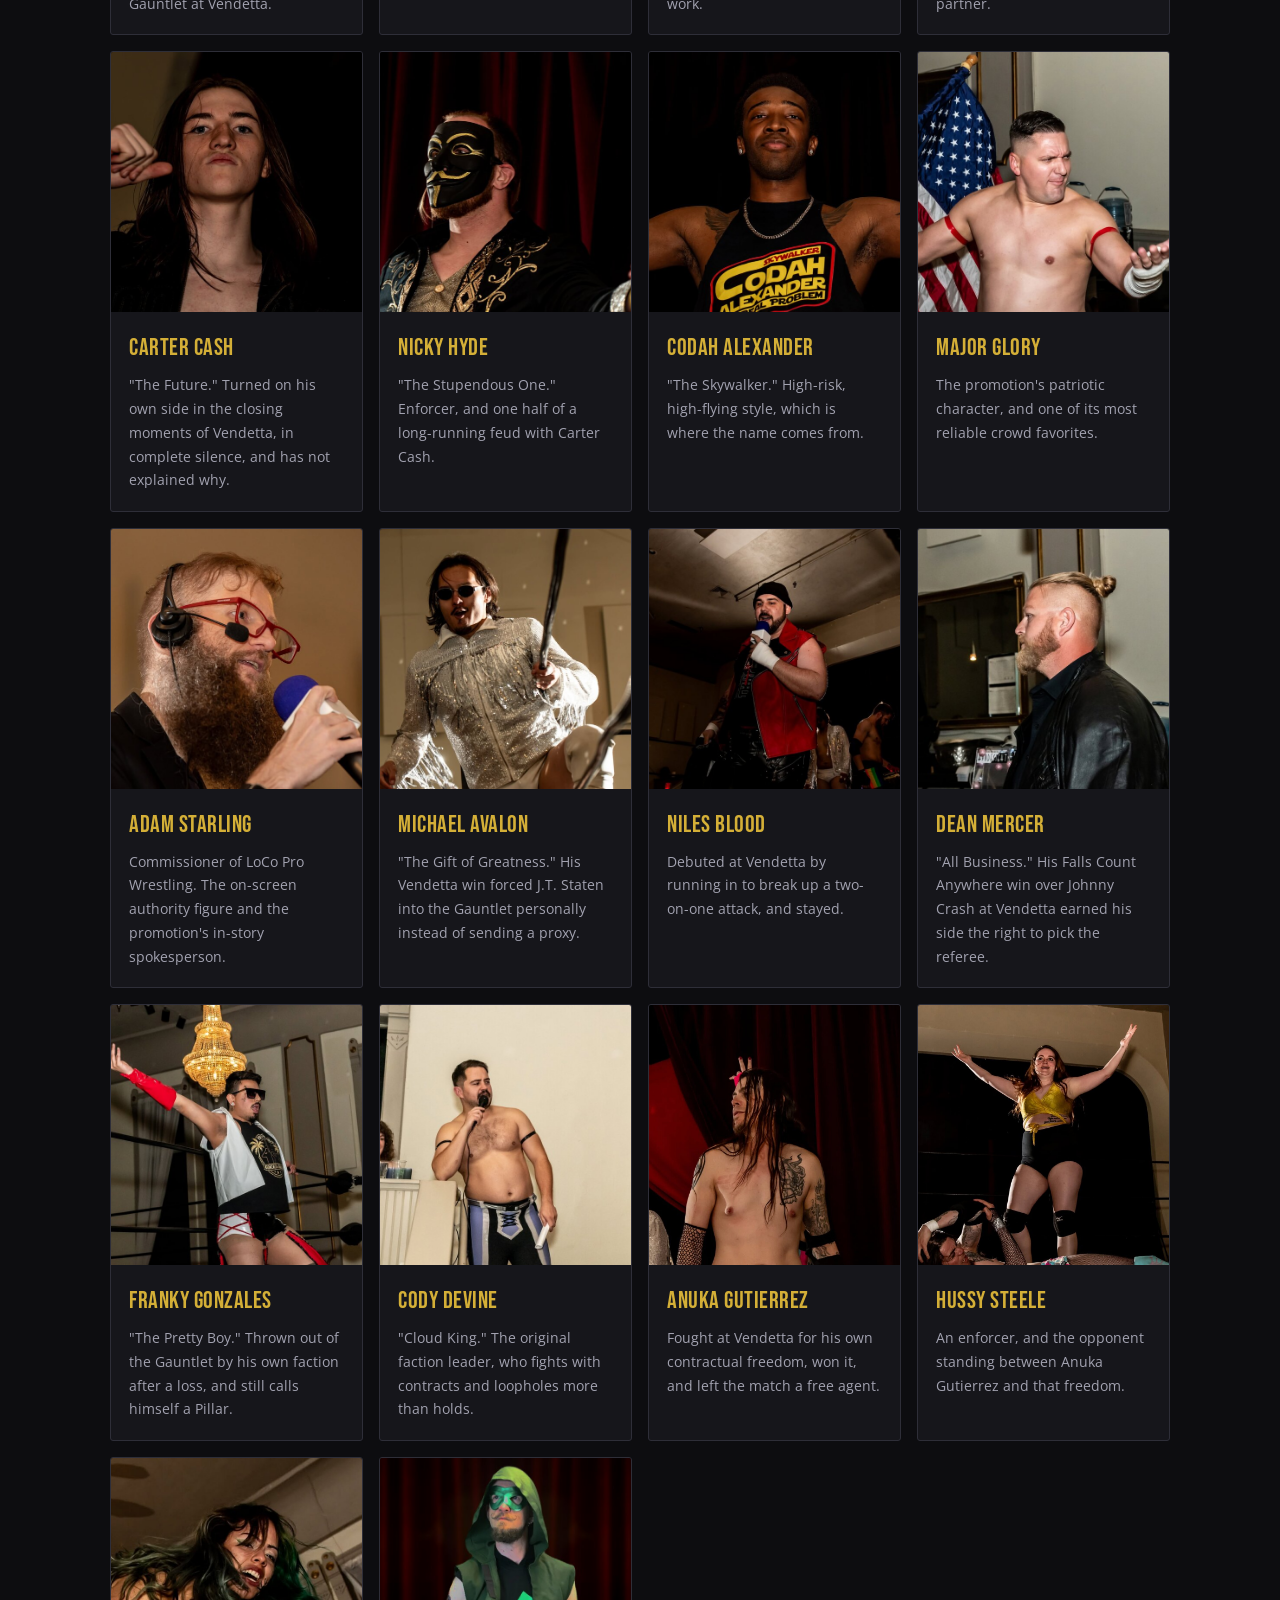
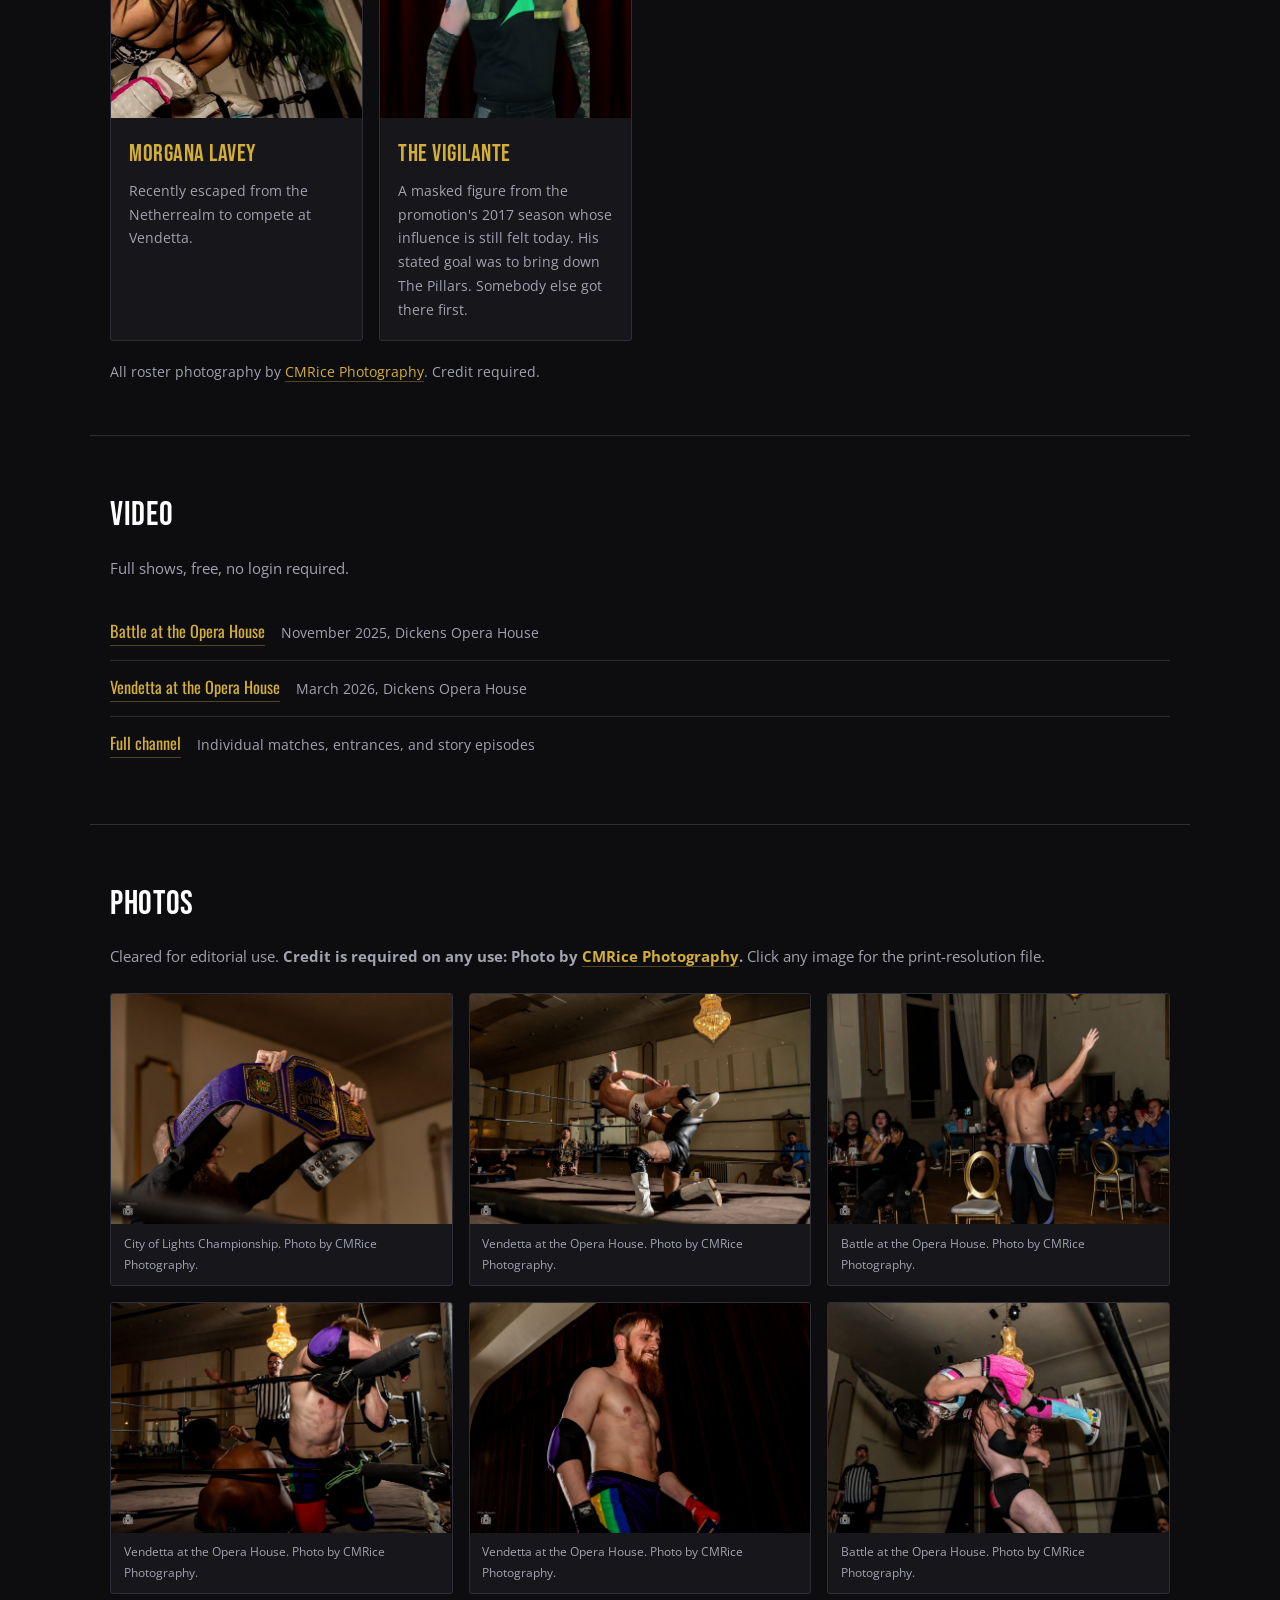
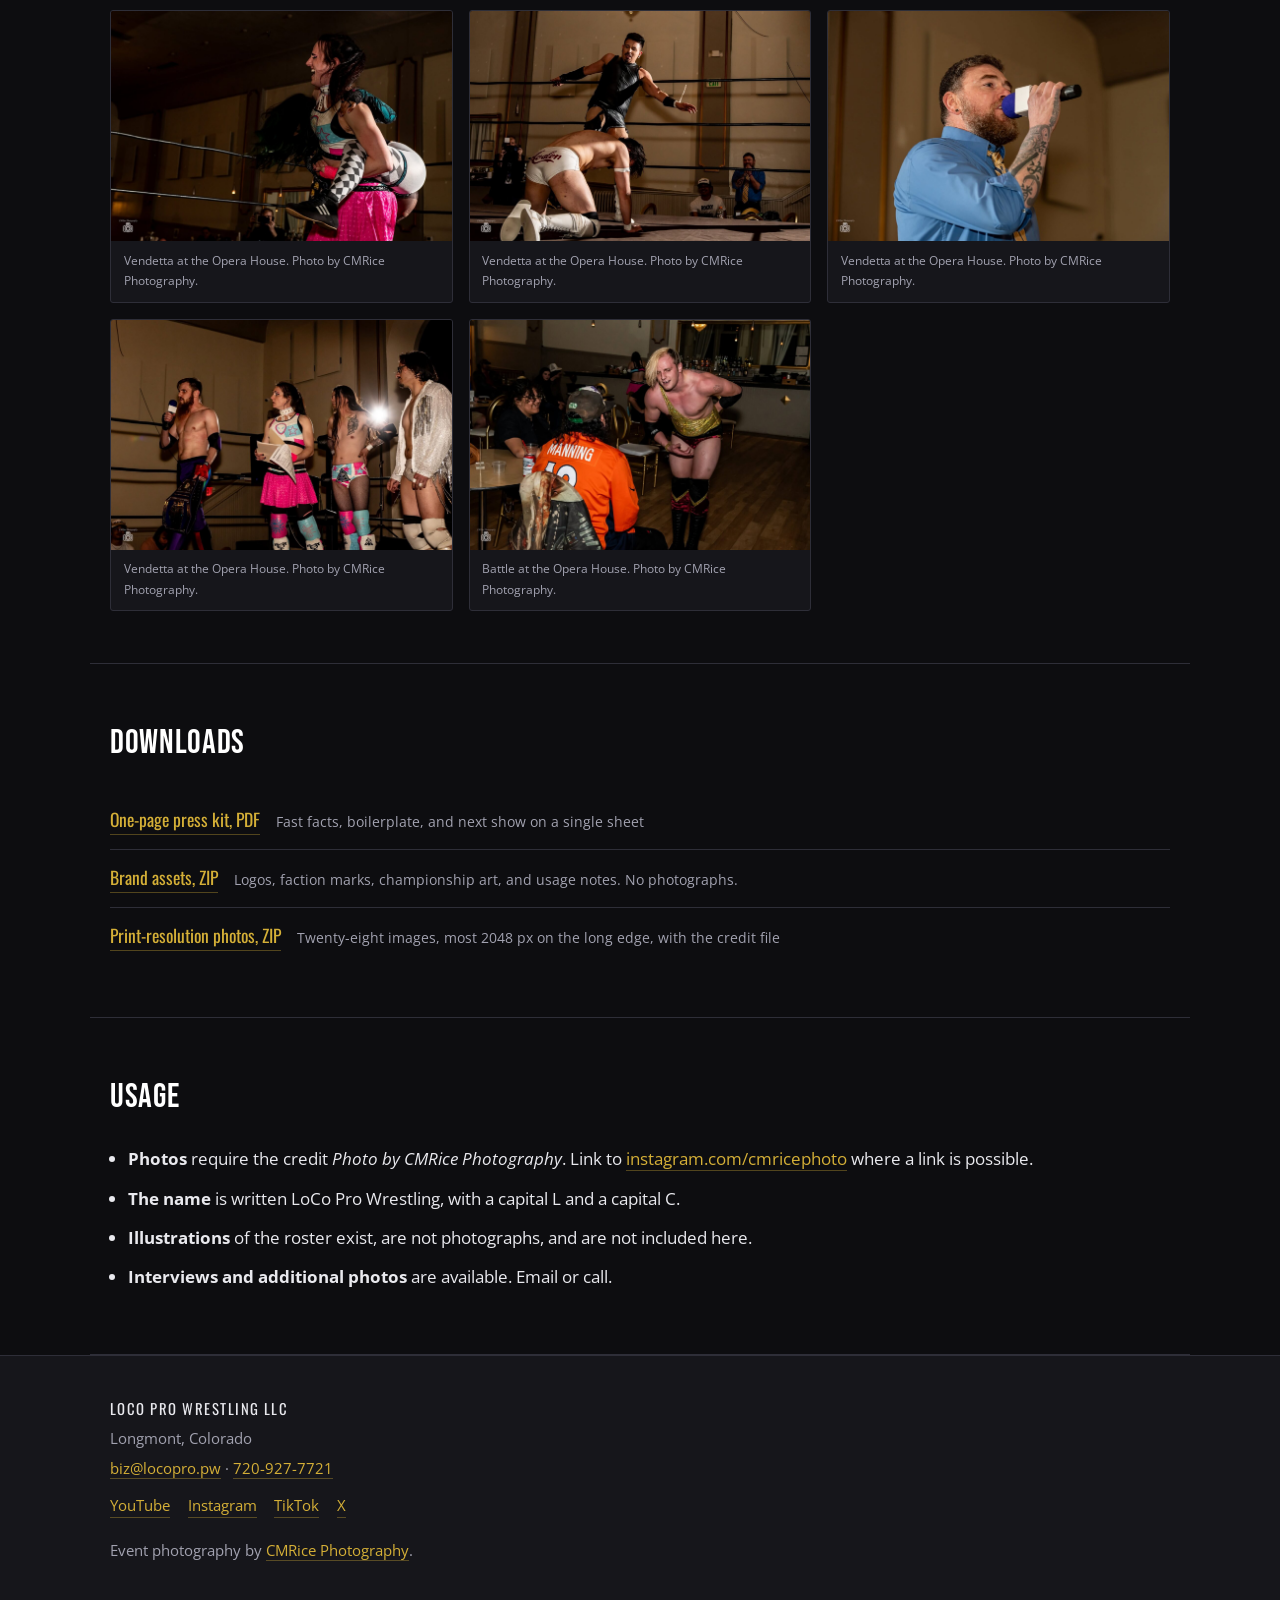
==== commit 94c464e5: "Correct the Vendetta date on the video list Vendetta at the Opera House was March 7, 2026, not Febru" ====
--- a/index.html
+++ b/index.html
@@ -260,7 +260,7 @@
       <p class="section-note">Full shows, free, no login required.</p>
       <ul class="linklist">
         <li><a href="https://www.youtube.com/watch?v=qHpOVIuR9BE">Battle at the Opera House</a> <span>November 2025, Dickens Opera House</span></li>
-        <li><a href="https://www.youtube.com/watch?v=dcyAvOLlGzA">Vendetta at the Opera House</a> <span>February 2026, Dickens Opera House</span></li>
+        <li><a href="https://www.youtube.com/watch?v=dcyAvOLlGzA">Vendetta at the Opera House</a> <span>March 2026, Dickens Opera House</span></li>
         <li><a href="https://www.youtube.com/@locoprowrestling">Full channel</a> <span>Individual matches, entrances, and story episodes</span></li>
       </ul>
     </section>
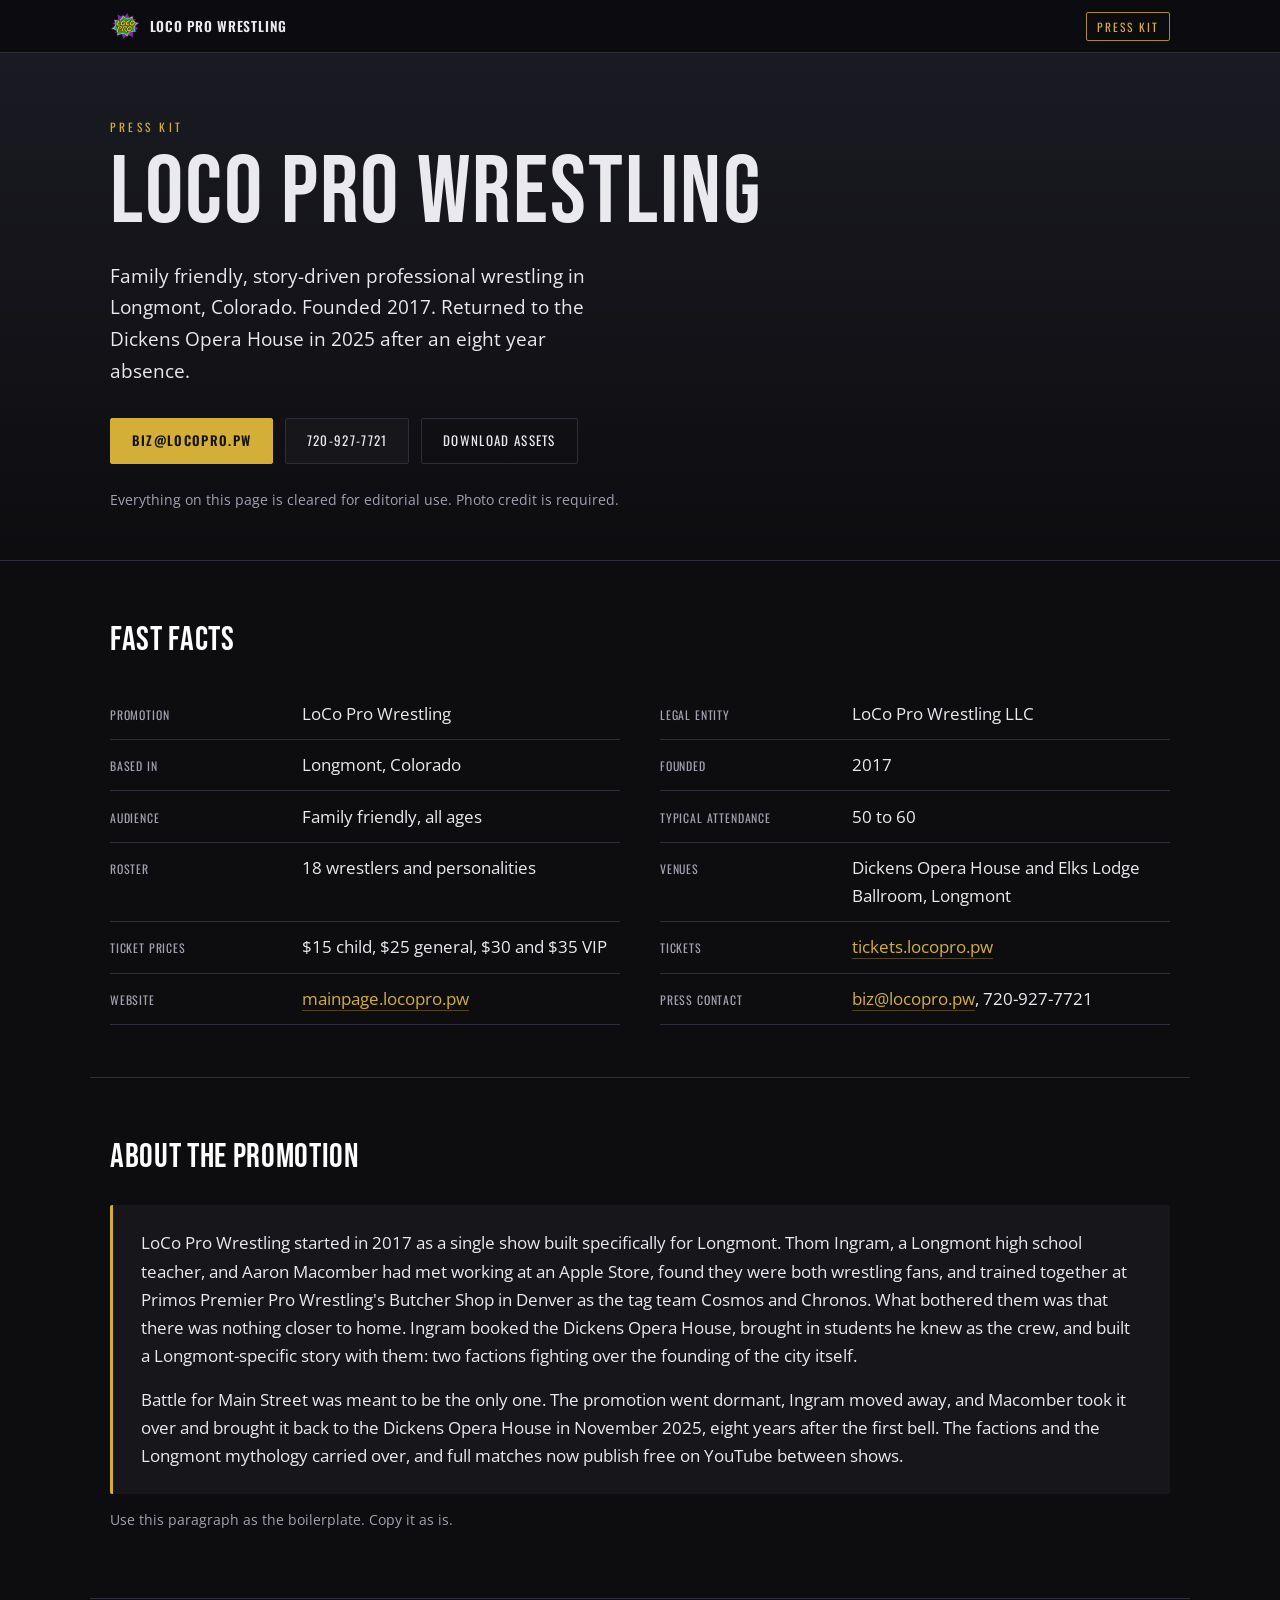
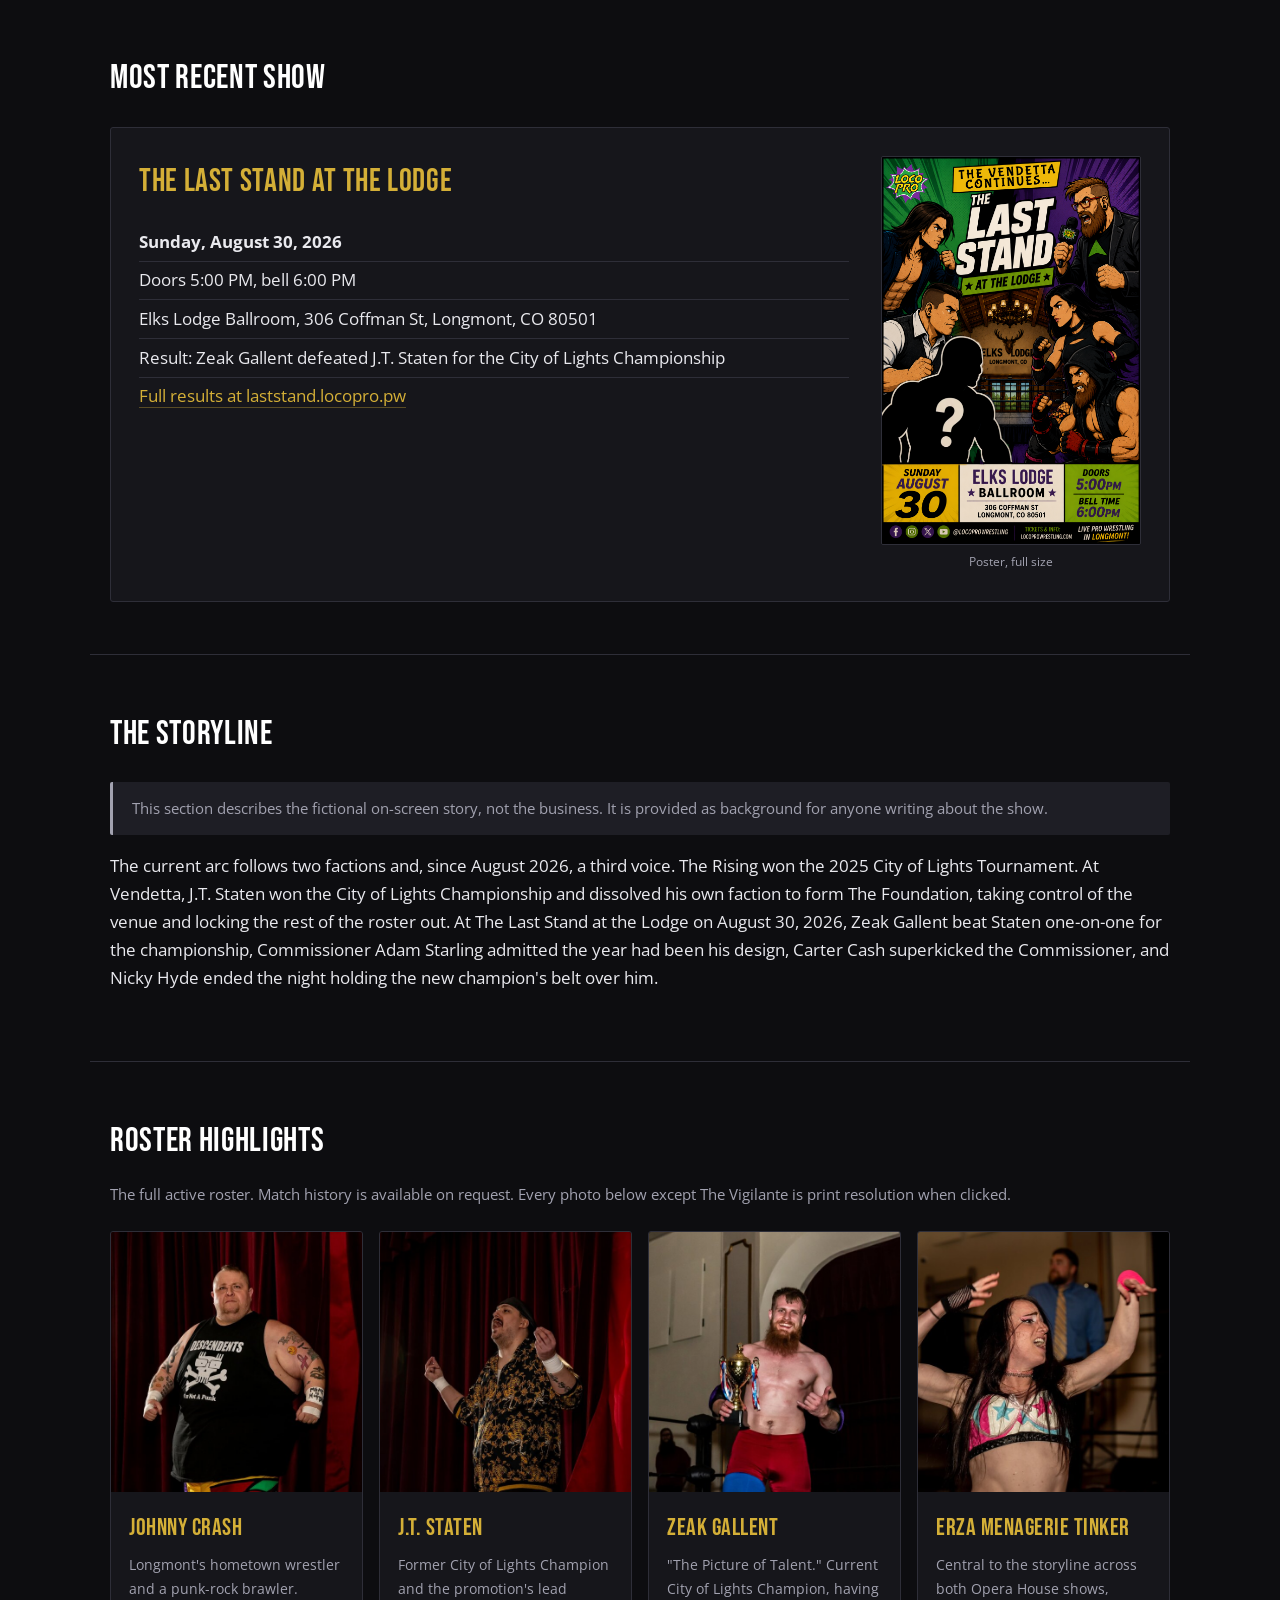
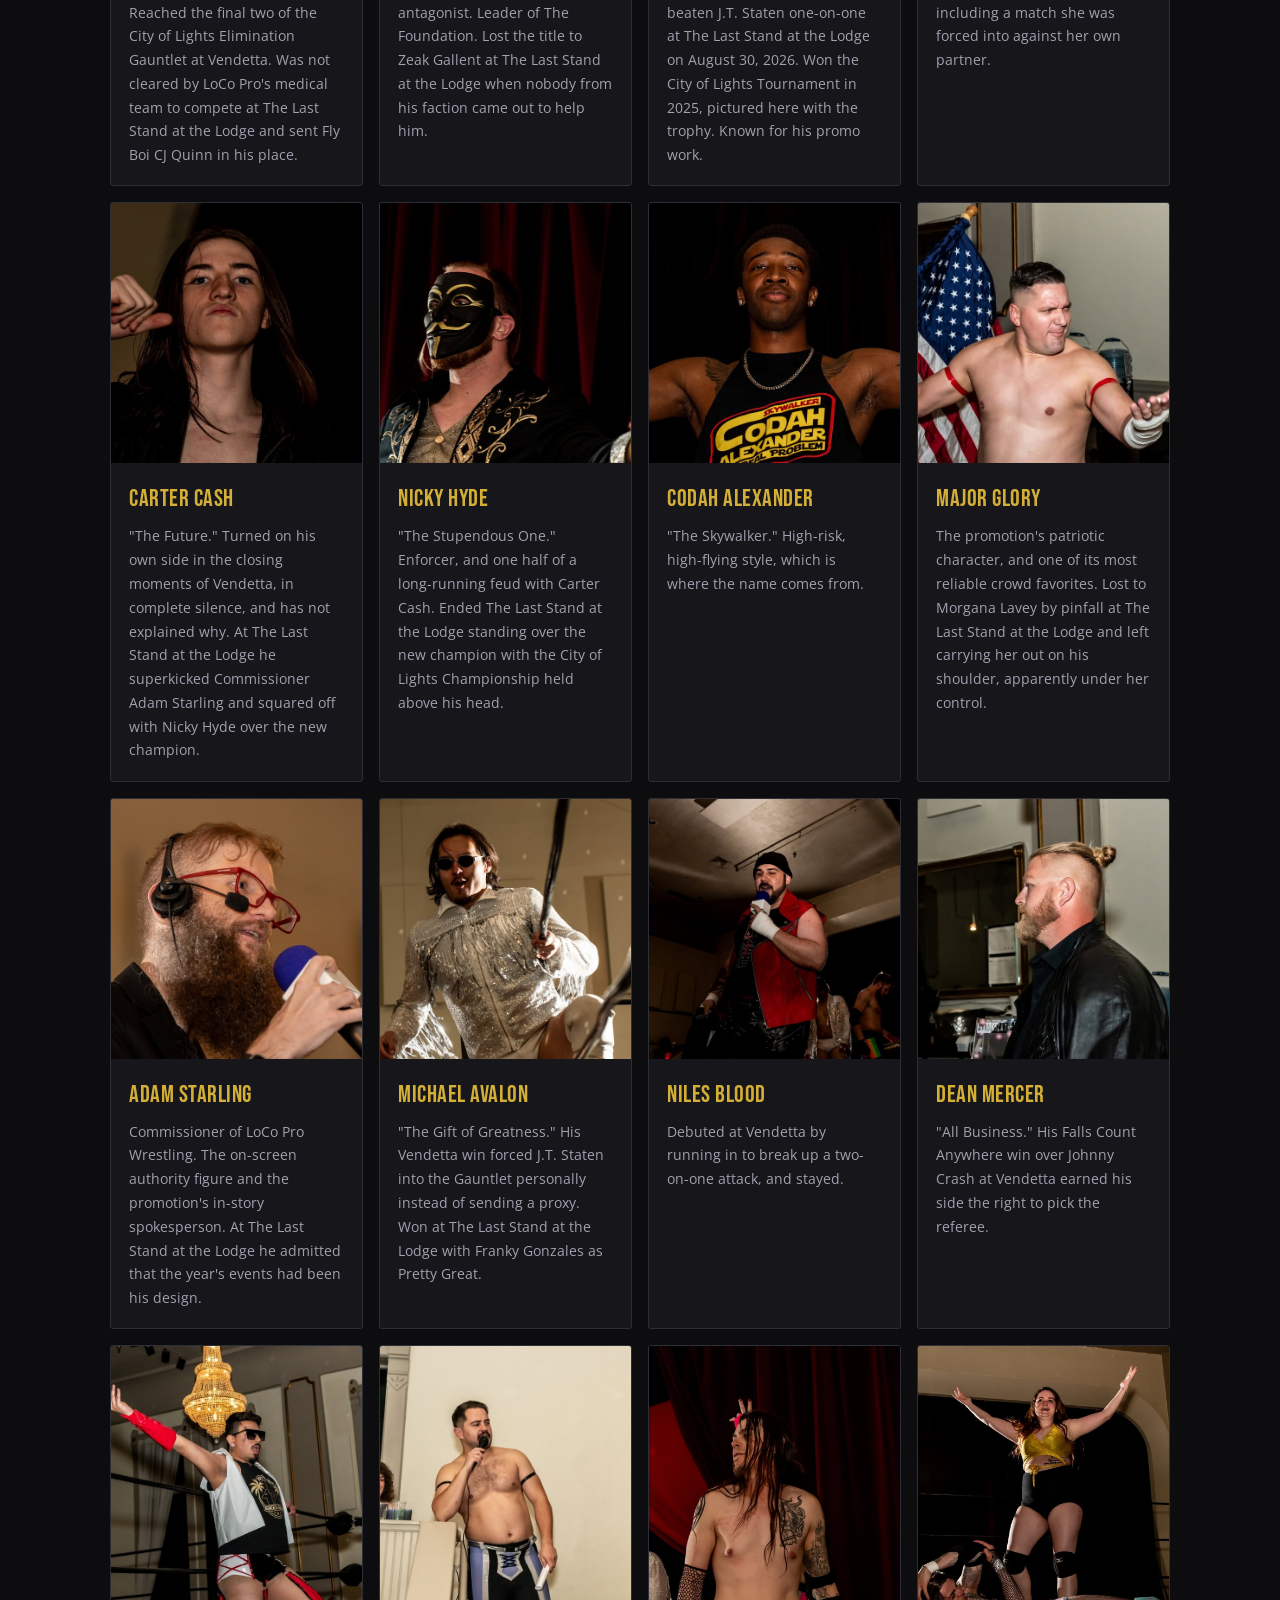
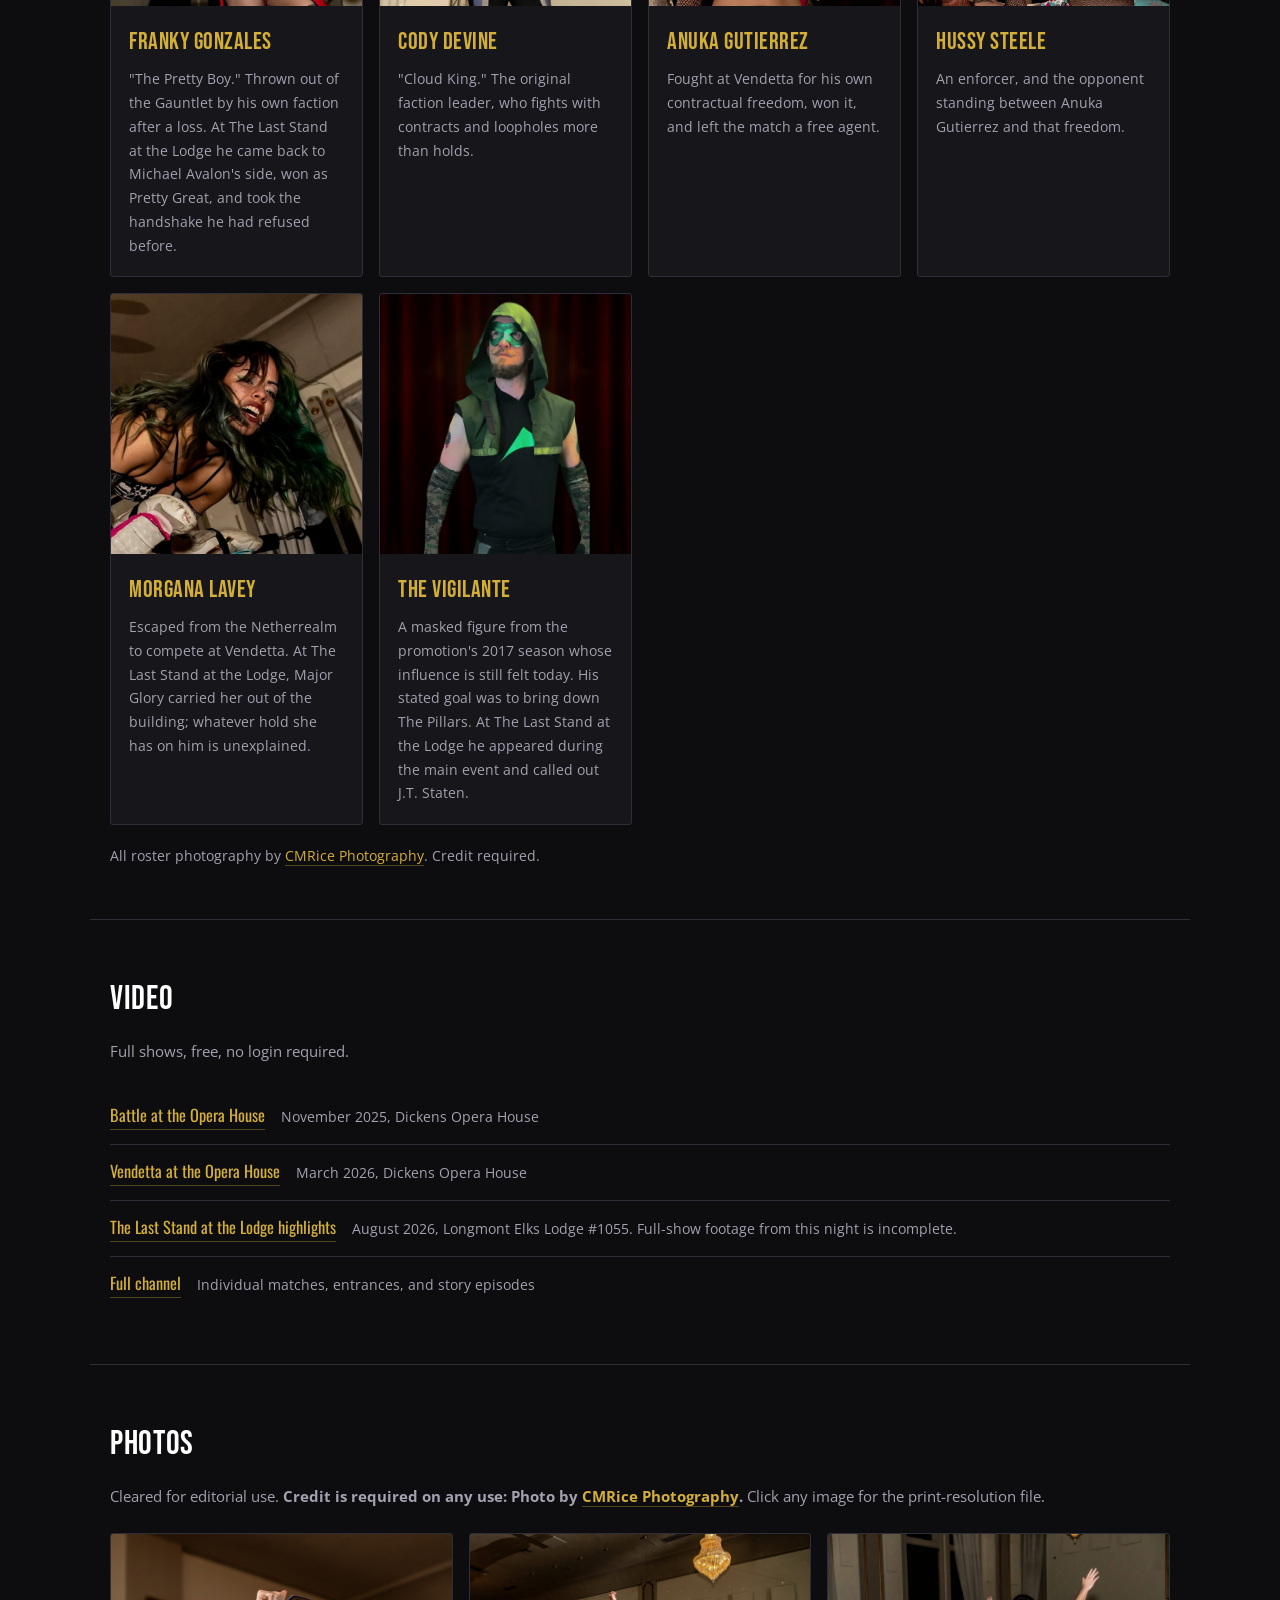
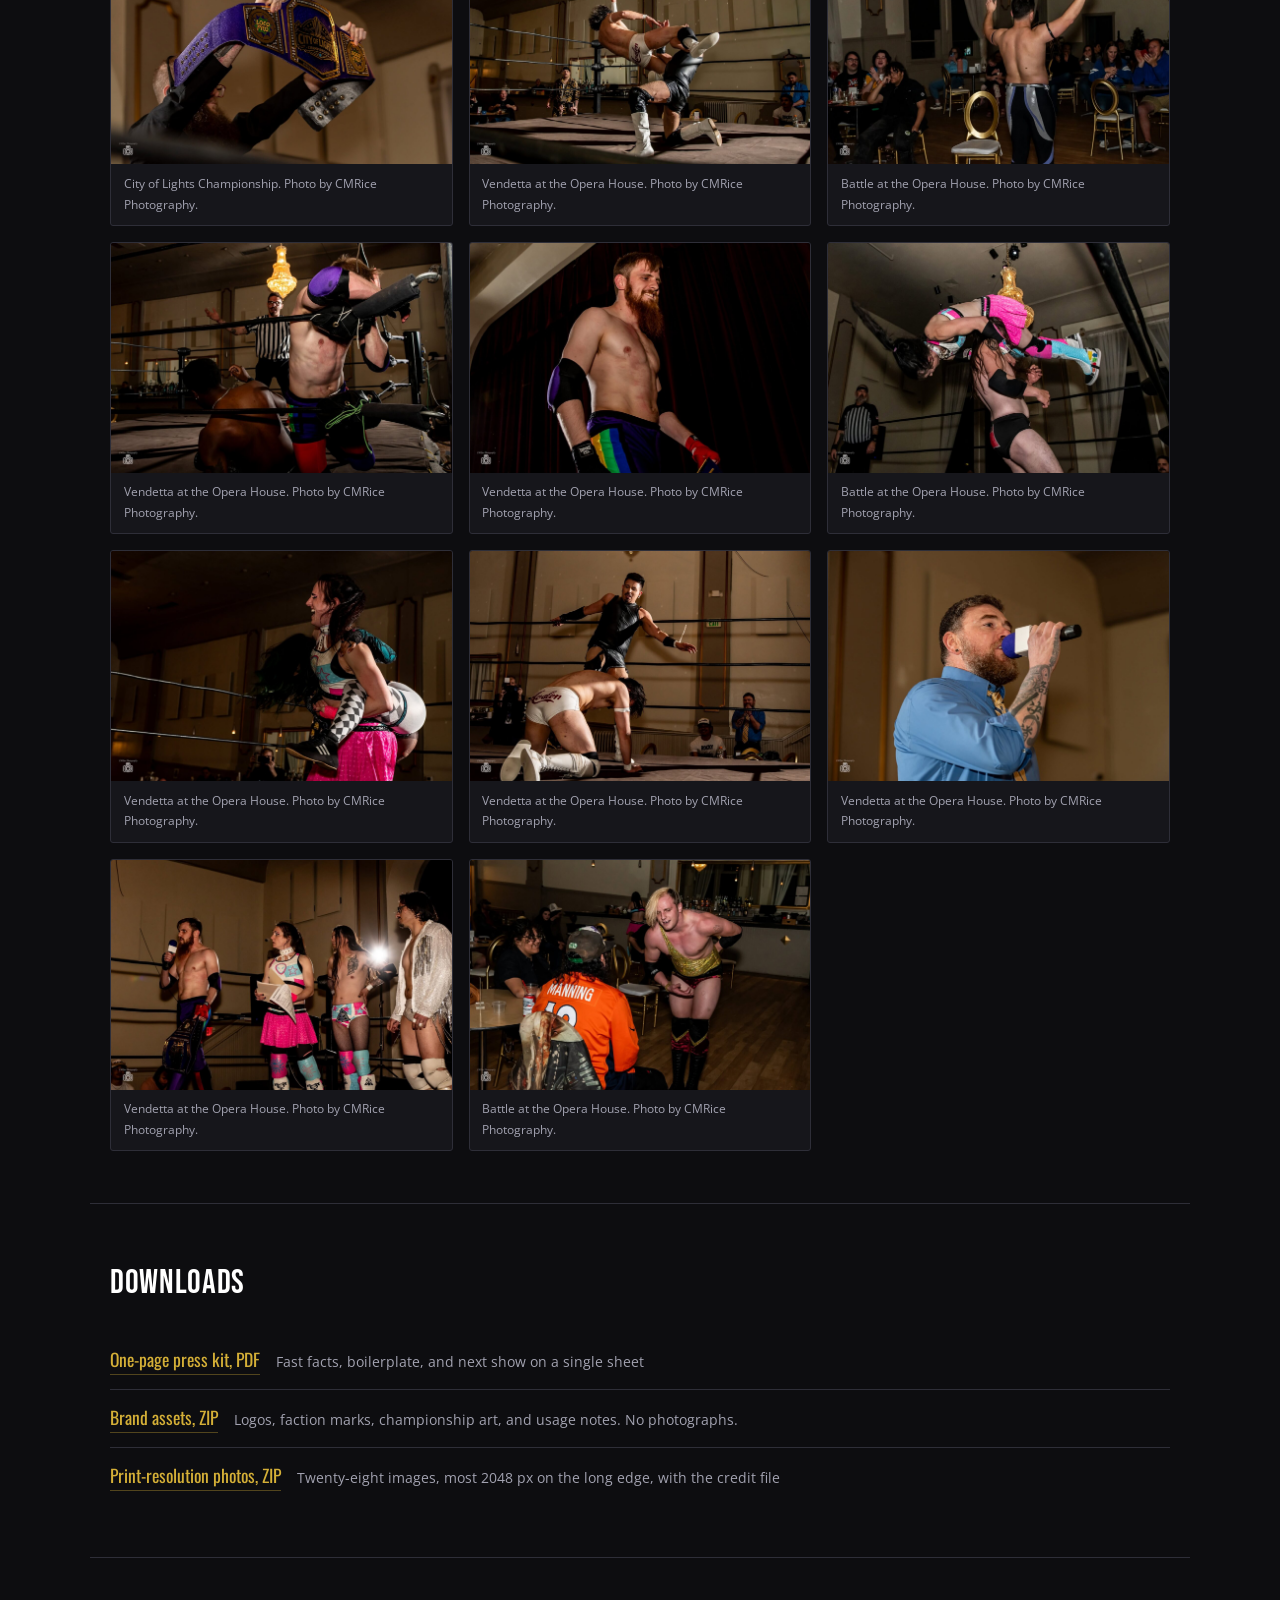
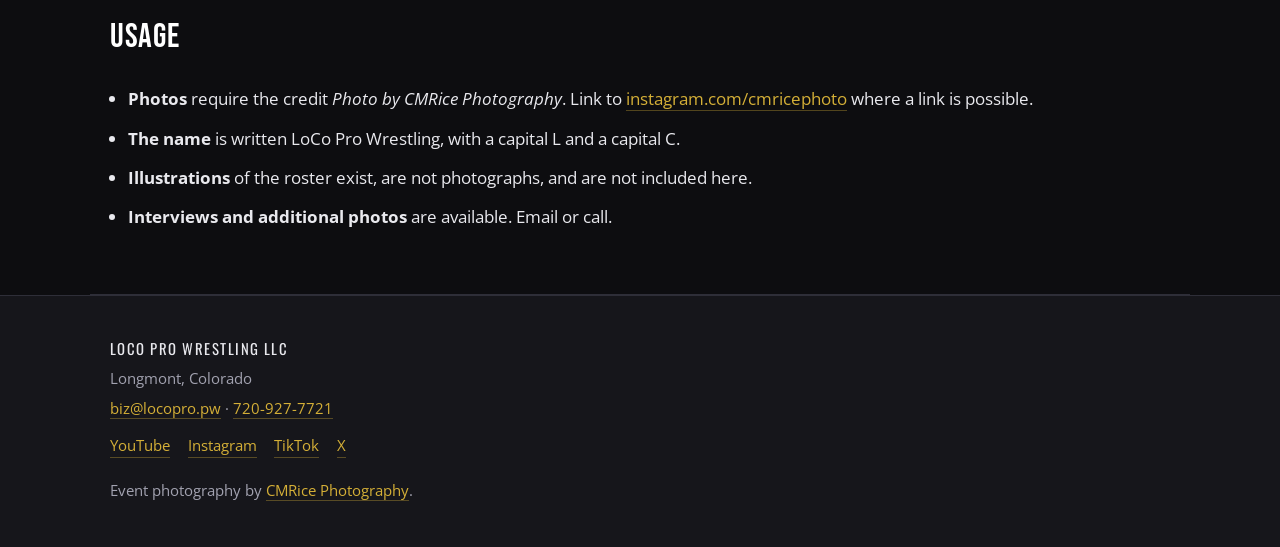
==== commit 4797843d: "Update the press kit for the post-Last Stand status Most recent show block with the result, storylin" ====
--- a/index.html
+++ b/index.html
@@ -120,7 +120,7 @@
     </section>
 
     <section class="section" id="next-show">
-      <h2>Next show</h2>
+      <h2>Most recent show</h2>
       <div class="showcard">
         <div class="showcard-body">
           <h3>The Last Stand at the Lodge</h3>
@@ -128,8 +128,8 @@
             <li><strong>Sunday, August 30, 2026</strong></li>
             <li>Doors 5:00 PM, bell 6:00 PM</li>
             <li>Elks Lodge Ballroom, 306 Coffman St, Longmont, CO 80501</li>
-            <li>Tickets from $15</li>
-            <li><a href="https://laststand.locopro.pw">laststand.locopro.pw</a></li>
+            <li>Result: Zeak Gallent defeated J.T. Staten for the City of Lights Championship</li>
+            <li><a href="https://laststand.locopro.pw/#results">Full results at laststand.locopro.pw</a></li>
           </ul>
         </div>
         <a class="showcard-poster" href="webimages/Last-Stand-Poster.png">
@@ -146,11 +146,14 @@
         provided as background for anyone writing about the show.
       </p>
       <p>
-        The current arc follows two factions. The Rising won the 2025 City of Lights
-        Tournament. At Vendetta, J.T. Staten won the City of Lights
-        Championship and dissolved his own faction to form The Foundation, taking control
-        of the venue and locking the rest of the roster out. The Last Stand at the Lodge
-        is the answer to that.
+        The current arc follows two factions and, since August 2026, a third voice. The
+        Rising won the 2025 City of Lights Tournament. At Vendetta, J.T. Staten won the
+        City of Lights Championship and dissolved his own faction to form The Foundation,
+        taking control of the venue and locking the rest of the roster out. At The Last
+        Stand at the Lodge on August 30, 2026, Zeak Gallent beat Staten one-on-one for the
+        championship, Commissioner Adam Starling admitted the year had been his design,
+        Carter Cash superkicked the Commissioner, and Nicky Hyde ended the night holding
+        the new champion's belt over him.
       </p>
     </section>
 
@@ -164,17 +167,17 @@
         <article>
           <a href="downloads/press-photos-print/roster-johnny-crash-print.jpg"><img src="webimages/roster/johnny-crash.jpg" alt="Johnny Crash" loading="lazy" /></a>
           <h3>Johnny Crash</h3>
-          <p>Longmont's hometown wrestler and a punk-rock brawler. Reached the final two of the City of Lights Elimination Gauntlet at Vendetta.</p>
+          <p>Longmont's hometown wrestler and a punk-rock brawler. Reached the final two of the City of Lights Elimination Gauntlet at Vendetta. Was not cleared by LoCo Pro's medical team to compete at The Last Stand at the Lodge and sent Fly Boi CJ Quinn in his place.</p>
         </article>
         <article>
           <a href="downloads/press-photos-print/roster-jt-staten-print.jpg"><img src="webimages/roster/jt-staten.jpg" alt="J.T. Staten" loading="lazy" /></a>
           <h3>J.T. Staten</h3>
-          <p>Current City of Lights Champion and the promotion's lead antagonist. Leader of The Foundation.</p>
+          <p>Former City of Lights Champion and the promotion's lead antagonist. Leader of The Foundation. Lost the title to Zeak Gallent at The Last Stand at the Lodge when nobody from his faction came out to help him.</p>
         </article>
         <article>
           <a href="downloads/press-photos-print/roster-zeak-gallent-print.jpg"><img src="webimages/roster/zeak-gallent.jpg" alt="Zeak Gallent with the City of Lights Tournament trophy" loading="lazy" /></a>
           <h3>Zeak Gallent</h3>
-          <p>"The Picture of Talent." Won the City of Lights Tournament in 2025, pictured here with the trophy. Known for his promo work.</p>
+          <p>"The Picture of Talent." Current City of Lights Champion, having beaten J.T. Staten one-on-one at The Last Stand at the Lodge on August 30, 2026. Won the City of Lights Tournament in 2025, pictured here with the trophy. Known for his promo work.</p>
         </article>
         <article>
           <a href="downloads/press-photos-print/roster-erza-menagerie-tinker-print.jpg"><img src="webimages/roster/erza-menagerie-tinker.jpg" alt="Erza Menagerie Tinker" loading="lazy" /></a>
@@ -184,12 +187,12 @@
         <article>
           <a href="downloads/press-photos-print/roster-carter-cash-print.jpg"><img src="webimages/roster/carter-cash.jpg" alt="Carter Cash" loading="lazy" /></a>
           <h3>Carter Cash</h3>
-          <p>"The Future." Turned on his own side in the closing moments of Vendetta, in complete silence, and has not explained why.</p>
+          <p>"The Future." Turned on his own side in the closing moments of Vendetta, in complete silence, and has not explained why. At The Last Stand at the Lodge he superkicked Commissioner Adam Starling and squared off with Nicky Hyde over the new champion.</p>
         </article>
         <article>
           <a href="downloads/press-photos-print/roster-nicky-hyde-print.jpg"><img src="webimages/roster/nicky-hyde.jpg" alt="Nicky Hyde" loading="lazy" /></a>
           <h3>Nicky Hyde</h3>
-          <p>"The Stupendous One." Enforcer, and one half of a long-running feud with Carter Cash.</p>
+          <p>"The Stupendous One." Enforcer, and one half of a long-running feud with Carter Cash. Ended The Last Stand at the Lodge standing over the new champion with the City of Lights Championship held above his head.</p>
         </article>
         <article>
           <a href="downloads/press-photos-print/roster-codah-alexander-print.jpg"><img src="webimages/roster/codah-alexander.jpg" alt="Codah Alexander" loading="lazy" /></a>
@@ -199,17 +202,17 @@
         <article>
           <a href="downloads/press-photos-print/roster-major-glory-print.jpg"><img src="webimages/roster/major-glory.jpg" alt="Major Glory" loading="lazy" /></a>
           <h3>Major Glory</h3>
-          <p>The promotion's patriotic character, and one of its most reliable crowd favorites.</p>
+          <p>The promotion's patriotic character, and one of its most reliable crowd favorites. Lost to Morgana Lavey by pinfall at The Last Stand at the Lodge and left carrying her out on his shoulder, apparently under her control.</p>
         </article>
         <article>
           <a href="downloads/press-photos-print/roster-adam-starling-print.jpg"><img src="webimages/roster/adam-starling.jpg" alt="Commissioner Adam Starling" loading="lazy" /></a>
           <h3>Adam Starling</h3>
-          <p>Commissioner of LoCo Pro Wrestling. The on-screen authority figure and the promotion's in-story spokesperson.</p>
+          <p>Commissioner of LoCo Pro Wrestling. The on-screen authority figure and the promotion's in-story spokesperson. At The Last Stand at the Lodge he admitted that the year's events had been his design.</p>
         </article>
         <article>
           <a href="downloads/press-photos-print/roster-michael-avalon-print.jpg"><img src="webimages/roster/michael-avalon.jpg" alt="Michael Avalon" loading="lazy" /></a>
           <h3>Michael Avalon</h3>
-          <p>"The Gift of Greatness." His Vendetta win forced J.T. Staten into the Gauntlet personally instead of sending a proxy.</p>
+          <p>"The Gift of Greatness." His Vendetta win forced J.T. Staten into the Gauntlet personally instead of sending a proxy. Won at The Last Stand at the Lodge with Franky Gonzales as Pretty Great.</p>
         </article>
         <article>
           <a href="downloads/press-photos-print/roster-niles-blood-print.jpg"><img src="webimages/roster/niles-blood.jpg" alt="Niles Blood" loading="lazy" /></a>
@@ -224,7 +227,7 @@
         <article>
           <a href="downloads/press-photos-print/roster-franky-gonzales-print.jpg"><img src="webimages/roster/franky-gonzales.jpg" alt="Franky Gonzales" loading="lazy" /></a>
           <h3>Franky Gonzales</h3>
-          <p>"The Pretty Boy." Thrown out of the Gauntlet by his own faction after a loss, and still calls himself a Pillar.</p>
+          <p>"The Pretty Boy." Thrown out of the Gauntlet by his own faction after a loss. At The Last Stand at the Lodge he came back to Michael Avalon's side, won as Pretty Great, and took the handshake he had refused before.</p>
         </article>
         <article>
           <a href="downloads/press-photos-print/roster-cody-devine-print.jpg"><img src="webimages/roster/cody-devine.jpg" alt="Cody Devine" loading="lazy" /></a>
@@ -244,12 +247,12 @@
         <article>
           <a href="downloads/press-photos-print/roster-morgana-lavey-print.jpg"><img src="webimages/roster/morgana-lavey.jpg" alt="Morgana Lavey" loading="lazy" /></a>
           <h3>Morgana Lavey</h3>
-          <p>Recently escaped from the Netherrealm to compete at Vendetta.</p>
+          <p>Escaped from the Netherrealm to compete at Vendetta. At The Last Stand at the Lodge, Major Glory carried her out of the building; whatever hold she has on him is unexplained.</p>
         </article>
         <article>
           <img src="webimages/roster/the-vigilante.jpg" alt="The Vigilante" loading="lazy" />
           <h3>The Vigilante</h3>
-          <p>A masked figure from the promotion's 2017 season whose influence is still felt today. His stated goal was to bring down The Pillars. Somebody else got there first.</p>
+          <p>A masked figure from the promotion's 2017 season whose influence is still felt today. His stated goal was to bring down The Pillars. At The Last Stand at the Lodge he appeared during the main event and called out J.T. Staten.</p>
         </article>
       </div>
       <p class="section-note credit-note">All roster photography by <a href="https://www.instagram.com/cmricephoto/">CMRice Photography</a>. Credit required.</p>
@@ -261,6 +264,7 @@
       <ul class="linklist">
         <li><a href="https://www.youtube.com/watch?v=qHpOVIuR9BE">Battle at the Opera House</a> <span>November 2025, Dickens Opera House</span></li>
         <li><a href="https://www.youtube.com/watch?v=dcyAvOLlGzA">Vendetta at the Opera House</a> <span>March 2026, Dickens Opera House</span></li>
+        <li><a href="https://www.youtube.com/watch?v=za9g7keZ8nk">The Last Stand at the Lodge highlights</a> <span>August 2026, Longmont Elks Lodge #1055. Full-show footage from this night is incomplete.</span></li>
         <li><a href="https://www.youtube.com/@locoprowrestling">Full channel</a> <span>Individual matches, entrances, and story episodes</span></li>
       </ul>
     </section>
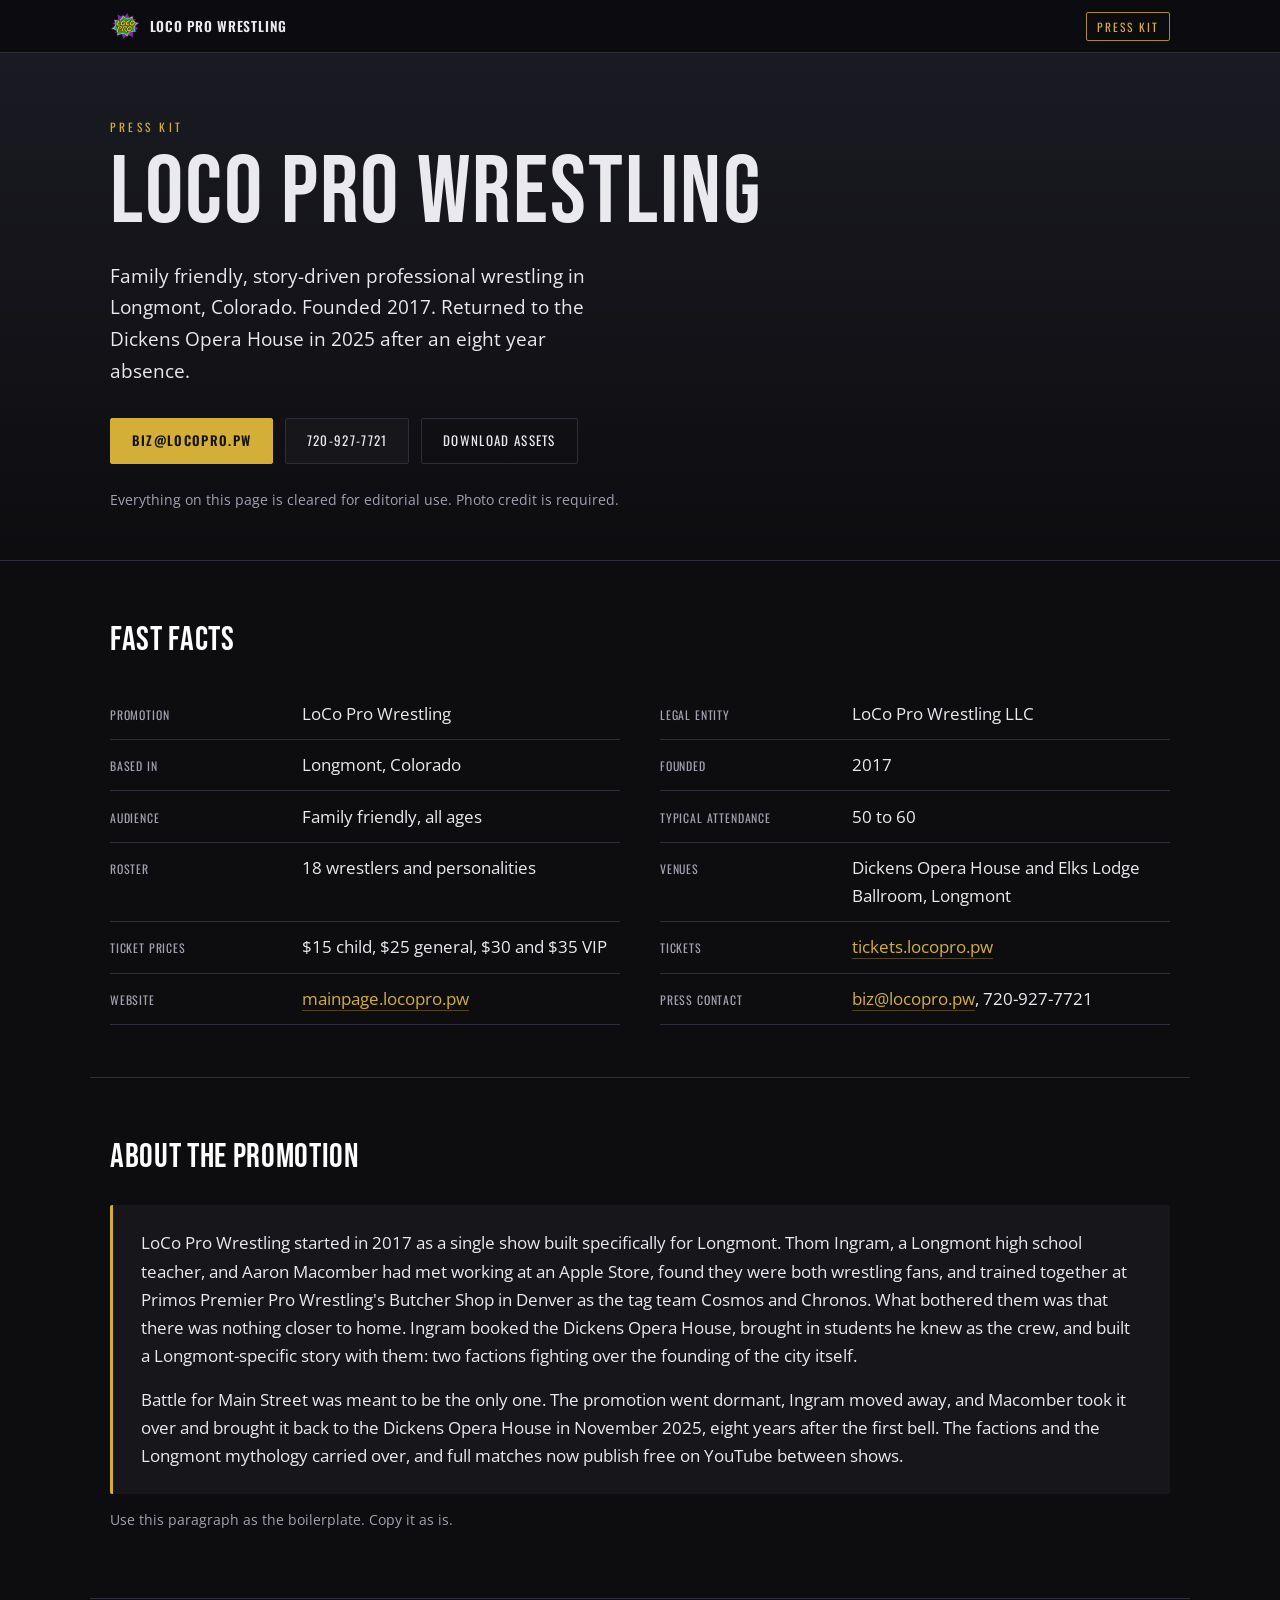
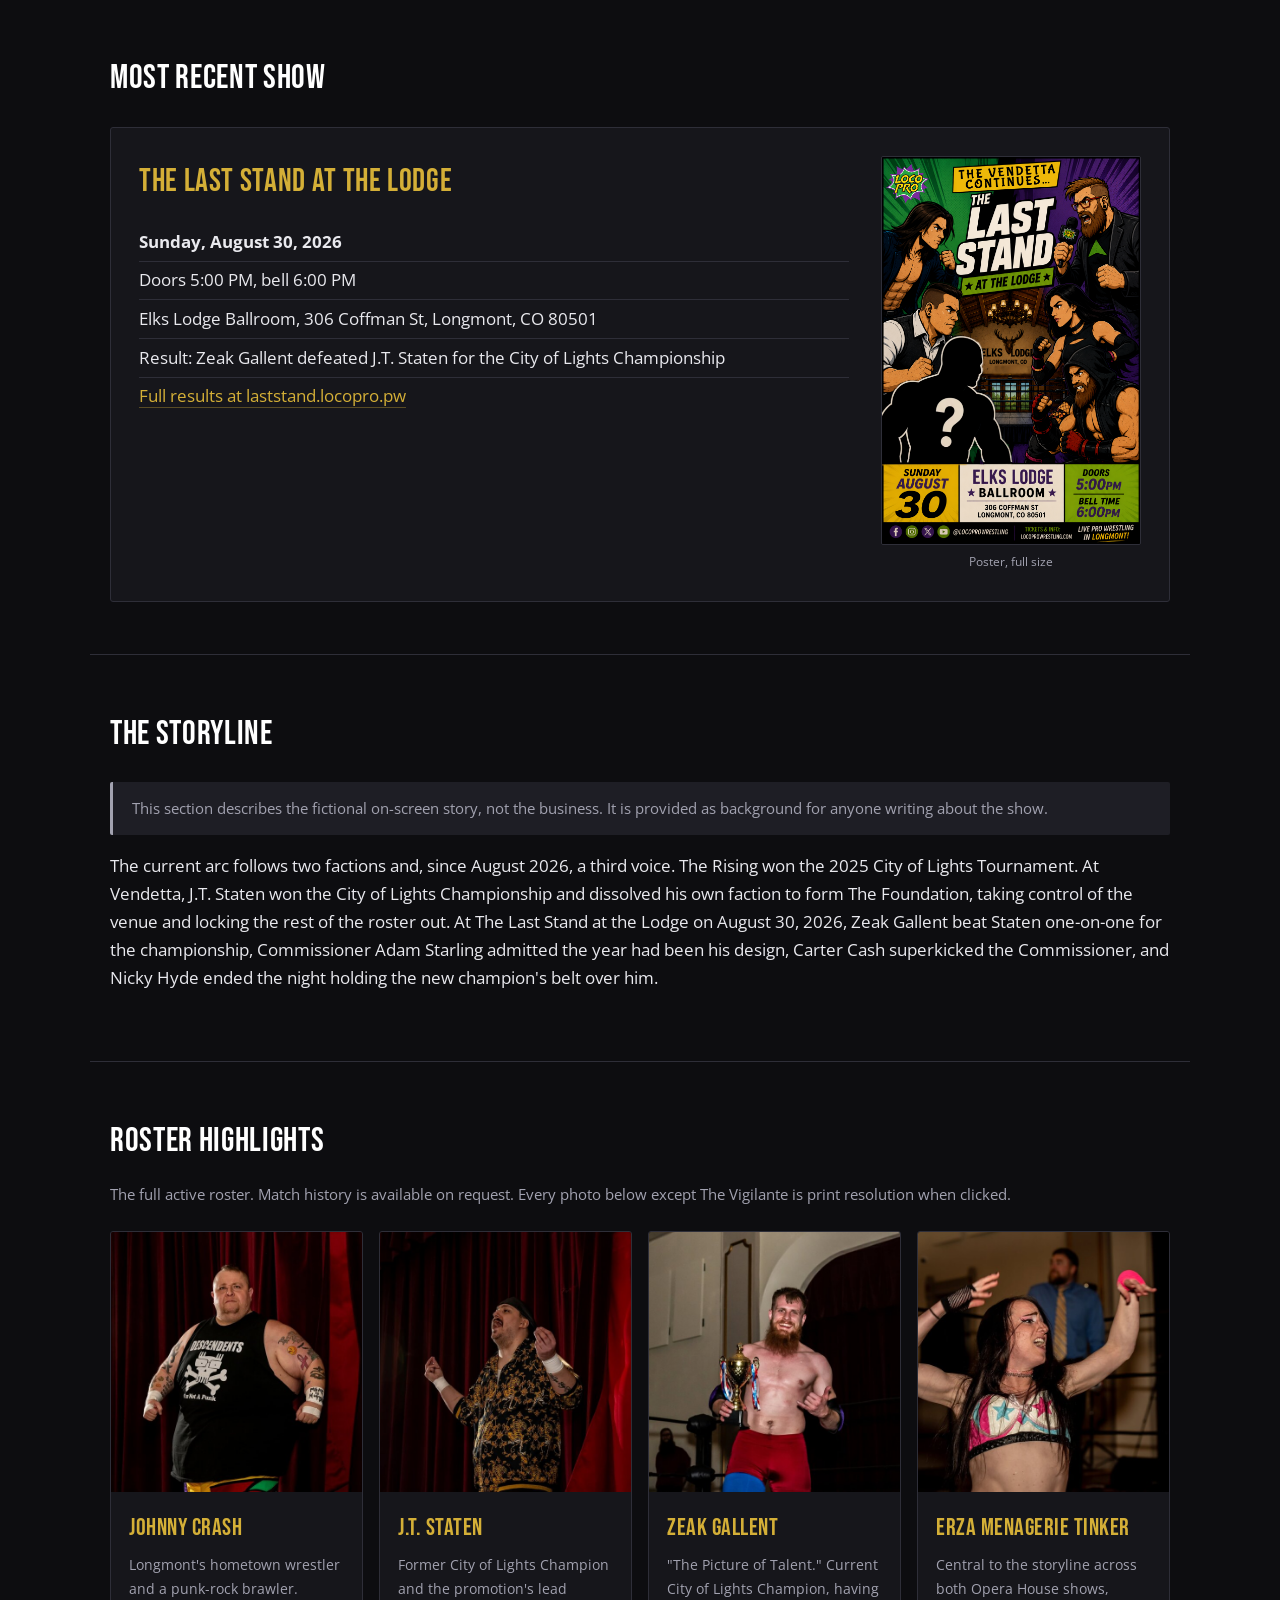
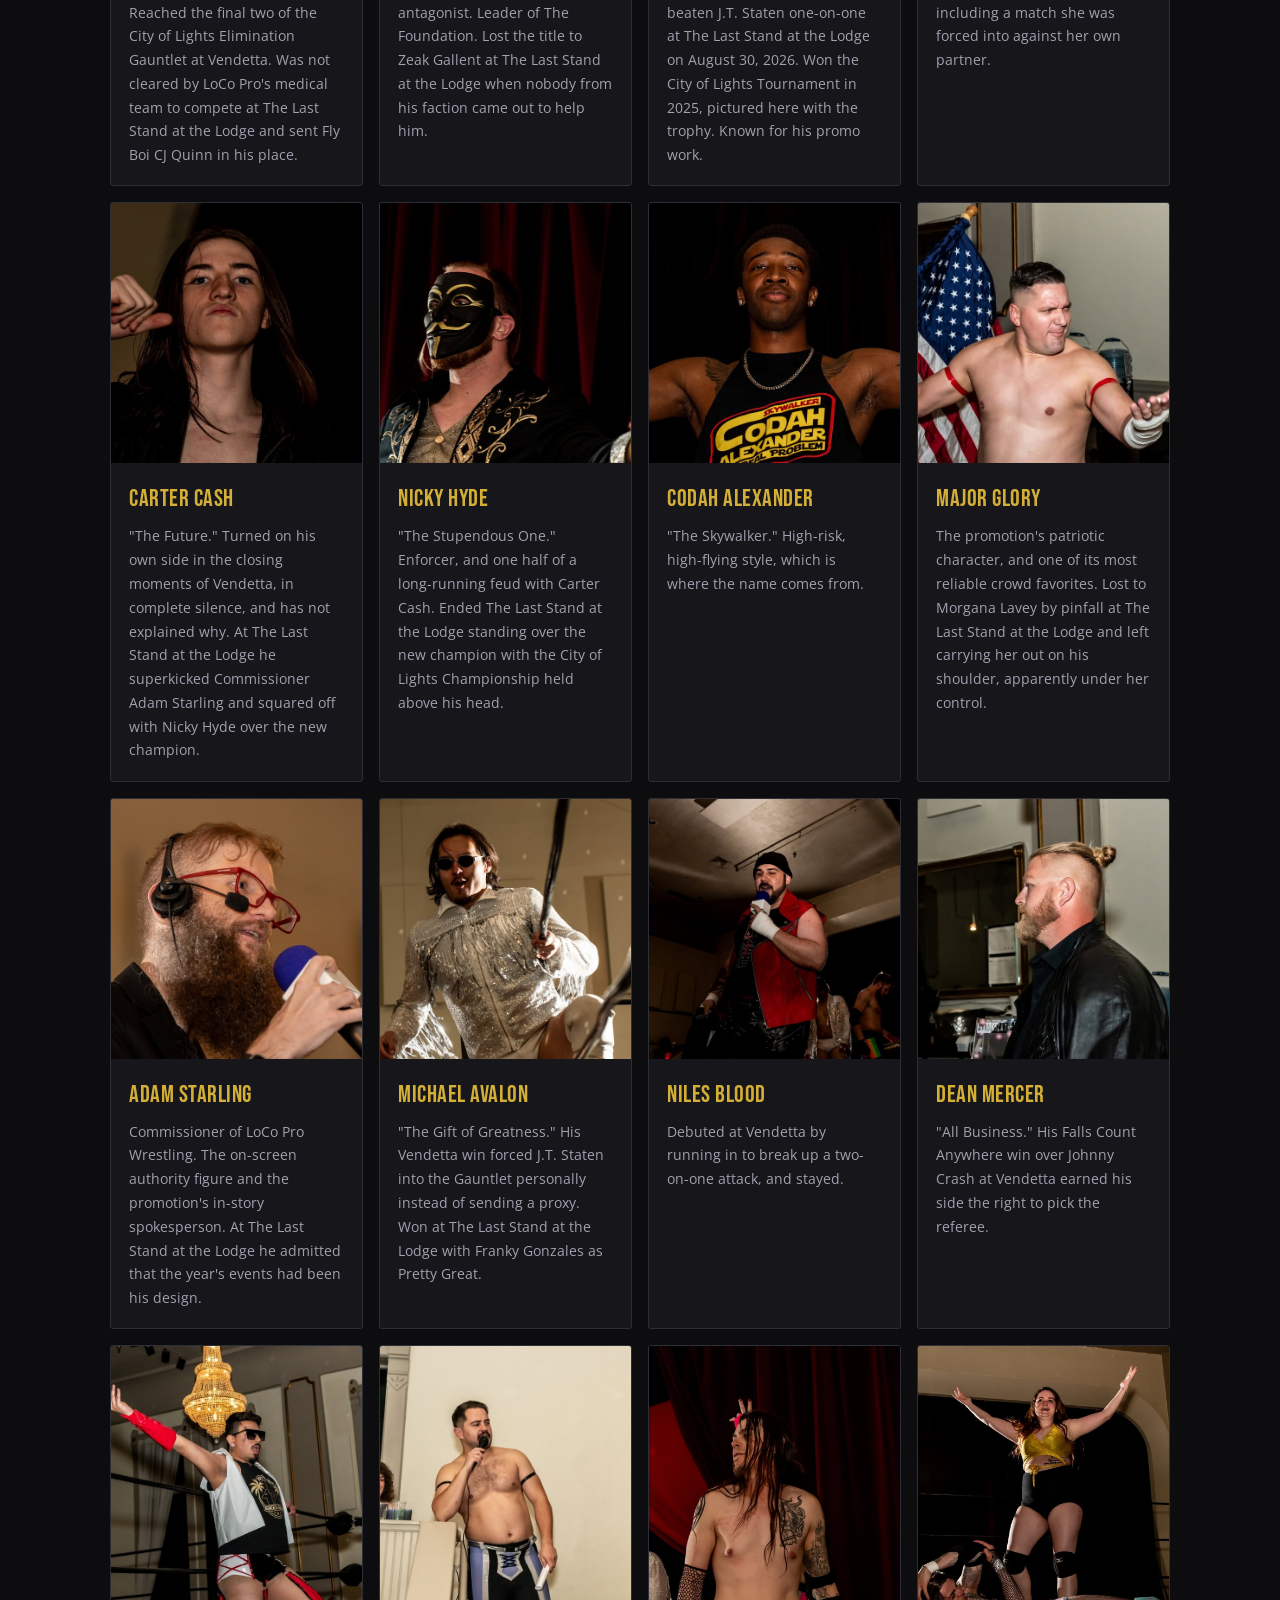
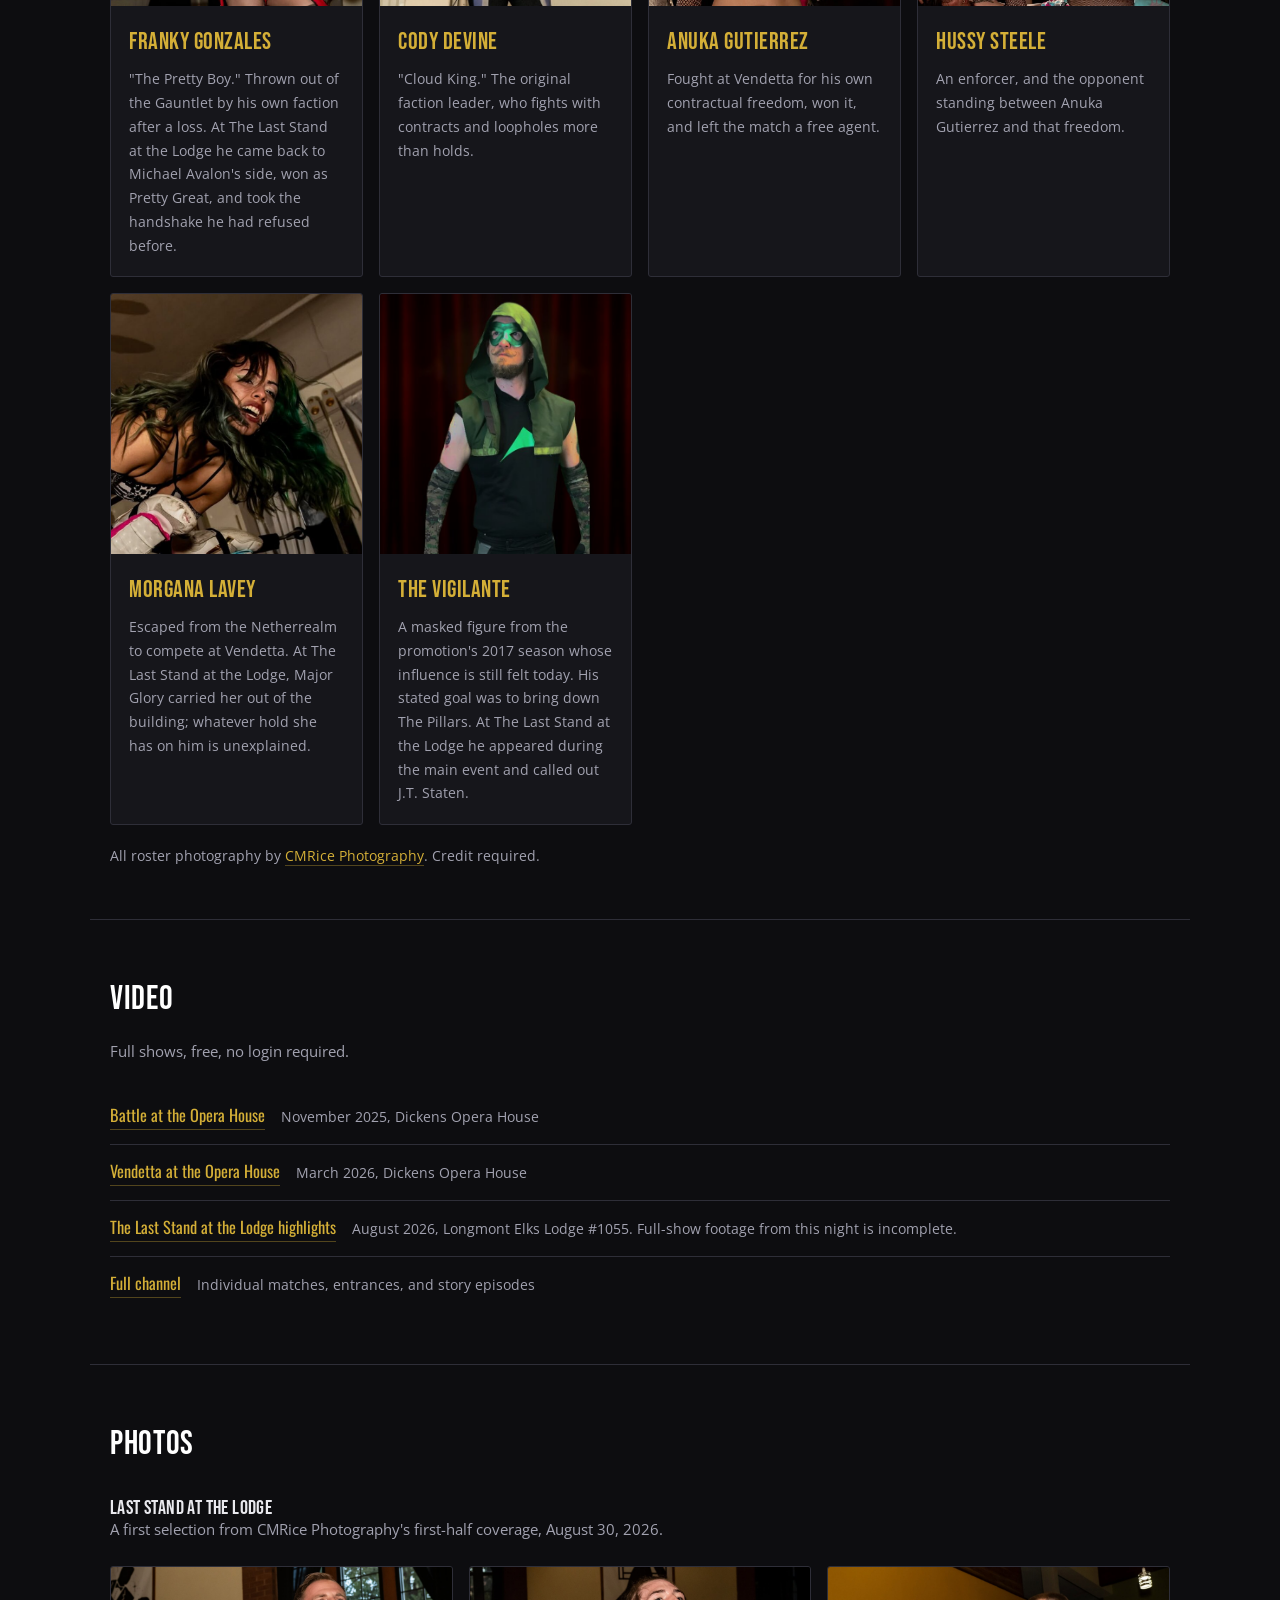
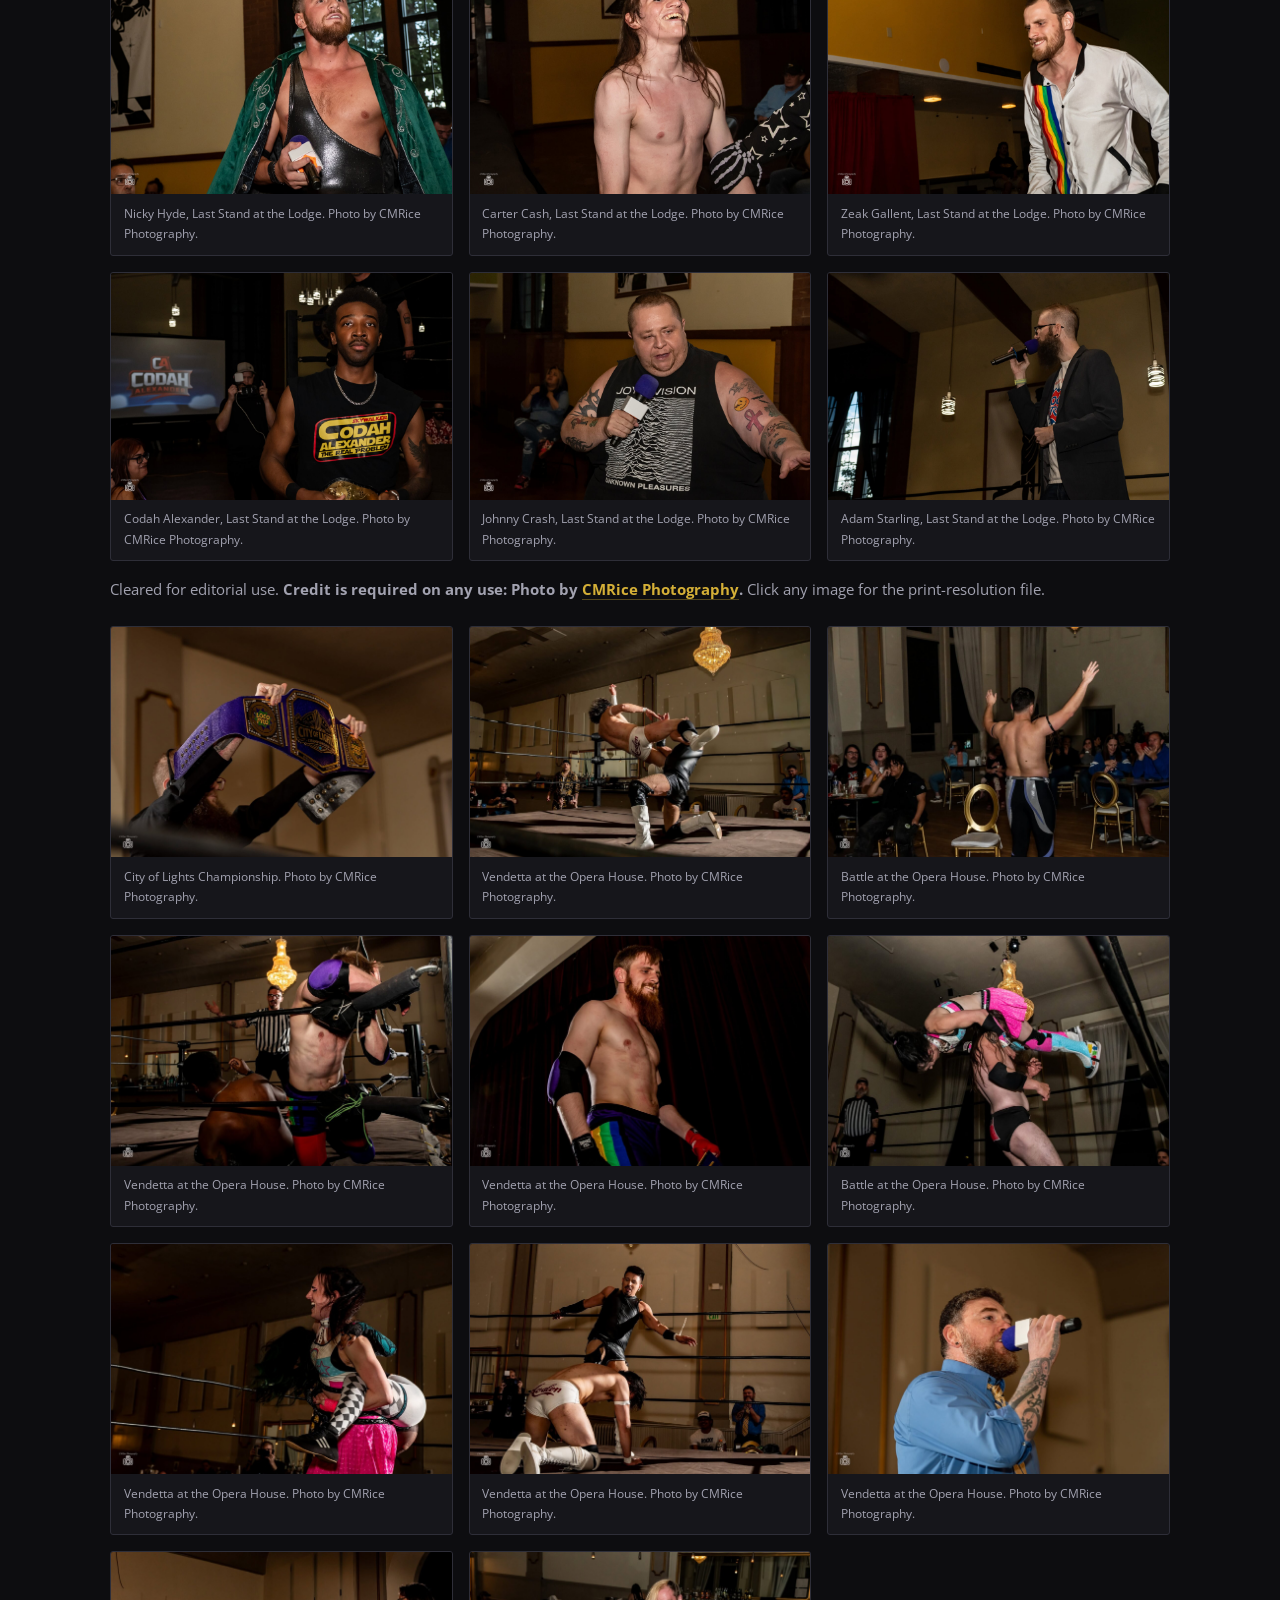
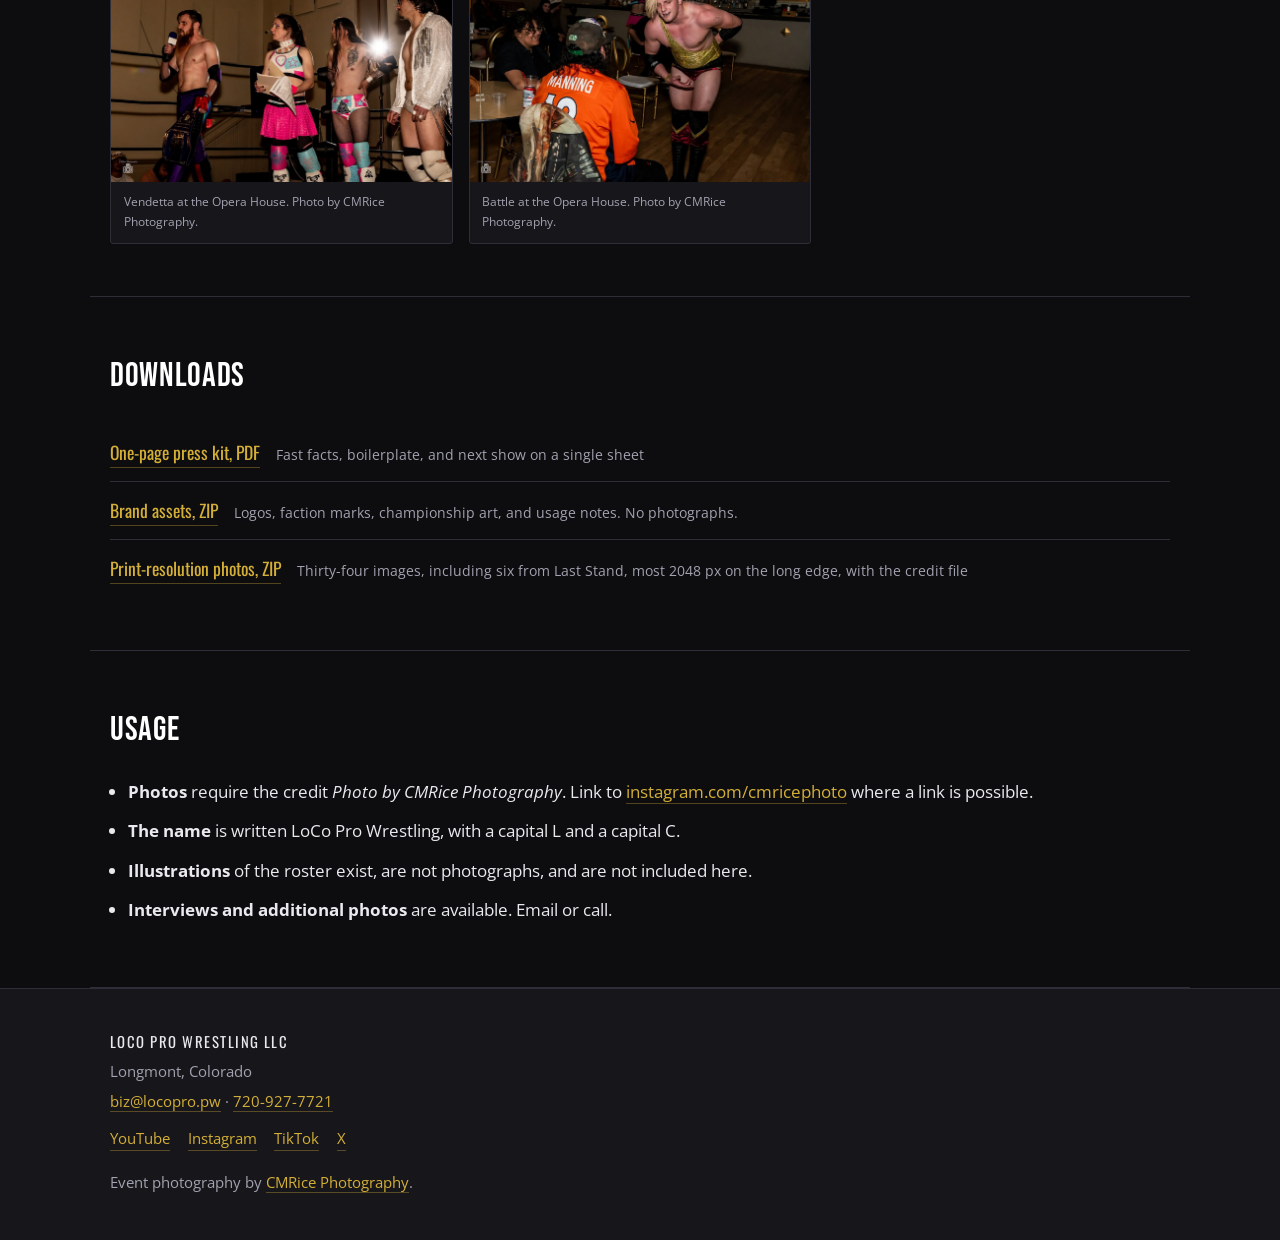
==== commit 9d962d84: "Add official Last Stand photos to press gallery and download" ====
--- a/index.html
+++ b/index.html
@@ -271,6 +271,16 @@
 
     <section class="section" id="photos">
       <h2>Photos</h2>
+      <h3>Last Stand at the Lodge</h3>
+      <p class="section-note">A first selection from CMRice Photography's first-half coverage, August 30, 2026.</p>
+      <div class="gallery laststand-photos">
+        <figure><a href="downloads/press-photos-print/laststand-nicky-hyde-print.jpg"><img src="webimages/press-photos/laststand-nicky-hyde.jpg" alt="Nicky Hyde at Last Stand at the Lodge" width="2048" height="1365" loading="lazy" /></a><figcaption>Nicky Hyde, Last Stand at the Lodge. Photo by CMRice Photography.</figcaption></figure>
+        <figure><a href="downloads/press-photos-print/laststand-carter-cash-print.jpg"><img src="webimages/press-photos/laststand-carter-cash.jpg" alt="Carter Cash at Last Stand at the Lodge" width="2048" height="1365" loading="lazy" /></a><figcaption>Carter Cash, Last Stand at the Lodge. Photo by CMRice Photography.</figcaption></figure>
+        <figure><a href="downloads/press-photos-print/laststand-zeak-gallent-print.jpg"><img src="webimages/press-photos/laststand-zeak-gallent.jpg" alt="Zeak Gallent at Last Stand at the Lodge" width="2048" height="1365" loading="lazy" /></a><figcaption>Zeak Gallent, Last Stand at the Lodge. Photo by CMRice Photography.</figcaption></figure>
+        <figure><a href="downloads/press-photos-print/laststand-codah-alexander-print.jpg"><img src="webimages/press-photos/laststand-codah-alexander.jpg" alt="Codah Alexander at Last Stand at the Lodge" width="2048" height="1365" loading="lazy" /></a><figcaption>Codah Alexander, Last Stand at the Lodge. Photo by CMRice Photography.</figcaption></figure>
+        <figure><a href="downloads/press-photos-print/laststand-johnny-crash-print.jpg"><img src="webimages/press-photos/laststand-johnny-crash.jpg" alt="Johnny Crash at Last Stand at the Lodge" width="2048" height="1365" loading="lazy" /></a><figcaption>Johnny Crash, Last Stand at the Lodge. Photo by CMRice Photography.</figcaption></figure>
+        <figure><a href="downloads/press-photos-print/laststand-adam-starling-print.jpg"><img src="webimages/press-photos/laststand-adam-starling.jpg" alt="Adam Starling at Last Stand at the Lodge" width="2048" height="1365" loading="lazy" /></a><figcaption>Adam Starling, Last Stand at the Lodge. Photo by CMRice Photography.</figcaption></figure>
+      </div>
       <p class="section-note">
         Cleared for editorial use. <strong>Credit is required on any use: Photo by
         <a href="https://www.instagram.com/cmricephoto/">CMRice Photography</a>.</strong>
@@ -296,7 +306,7 @@
       <ul class="linklist downloads">
         <li><a href="downloads/loco-pro-wrestling-press-kit.pdf">One-page press kit, PDF</a> <span>Fast facts, boilerplate, and next show on a single sheet</span></li>
         <li><a href="downloads/loco-pro-wrestling-brand-assets.zip">Brand assets, ZIP</a> <span>Logos, faction marks, championship art, and usage notes. No photographs.</span></li>
-        <li><a href="downloads/loco-pro-wrestling-press-photos.zip">Print-resolution photos, ZIP</a> <span>Twenty-eight images, most 2048 px on the long edge, with the credit file</span></li>
+        <li><a href="downloads/loco-pro-wrestling-press-photos.zip">Print-resolution photos, ZIP</a> <span>Thirty-four images, including six from Last Stand, most 2048 px on the long edge, with the credit file</span></li>
       </ul>
     </section>
 
--- a/styles.css
+++ b/styles.css
@@ -103,6 +103,8 @@
 .gallery figure { margin: 0; background: var(--panel); border: 1px solid var(--line); border-radius: 3px; overflow: hidden; }
 .gallery a { display: block; border: 0; }
 .gallery img { width: 100%; height: 230px; object-fit: cover; display: block; transition: opacity .18s ease; }
+.gallery.laststand-photos img { height: auto; }
+.gallery.laststand-photos { margin-bottom: 1.5rem; }
 .gallery a:hover img { opacity: .82; }
 .gallery figcaption { padding: .6rem .8rem; font-size: .78rem; color: var(--muted); }
 
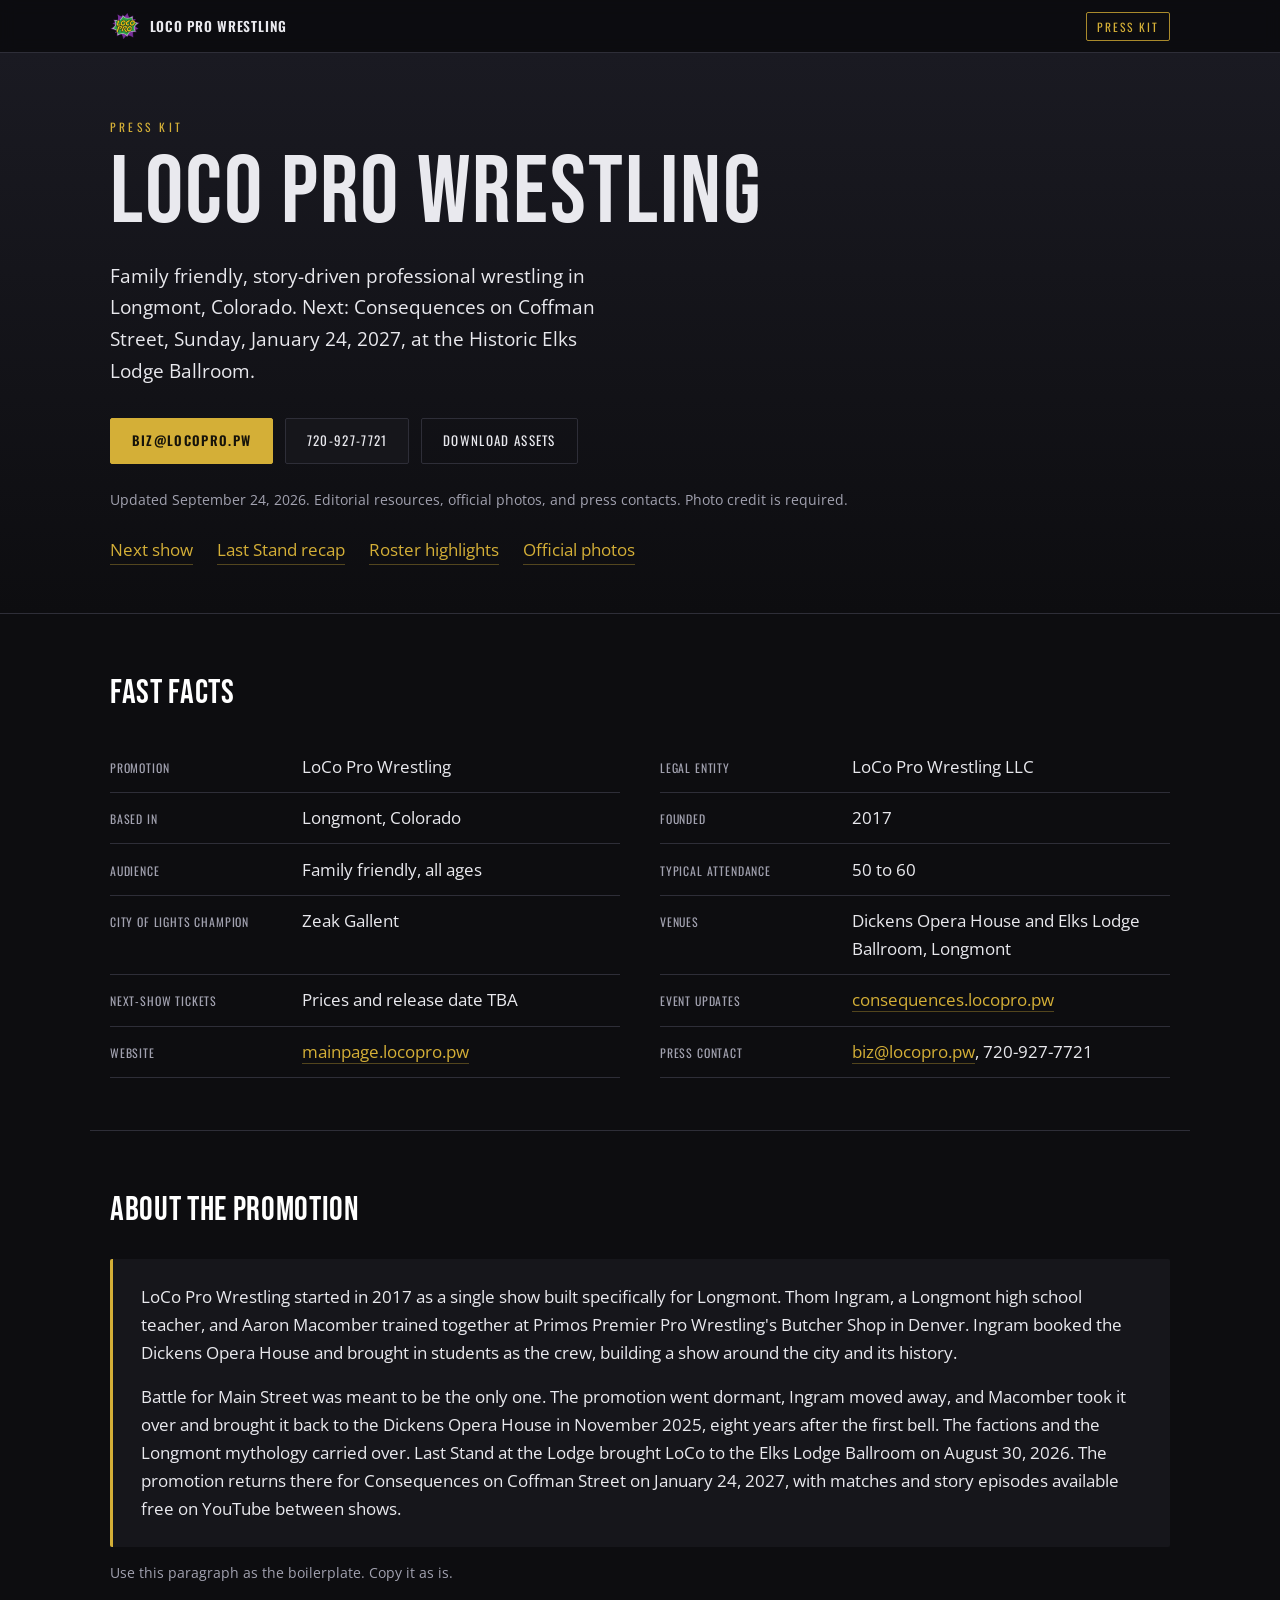
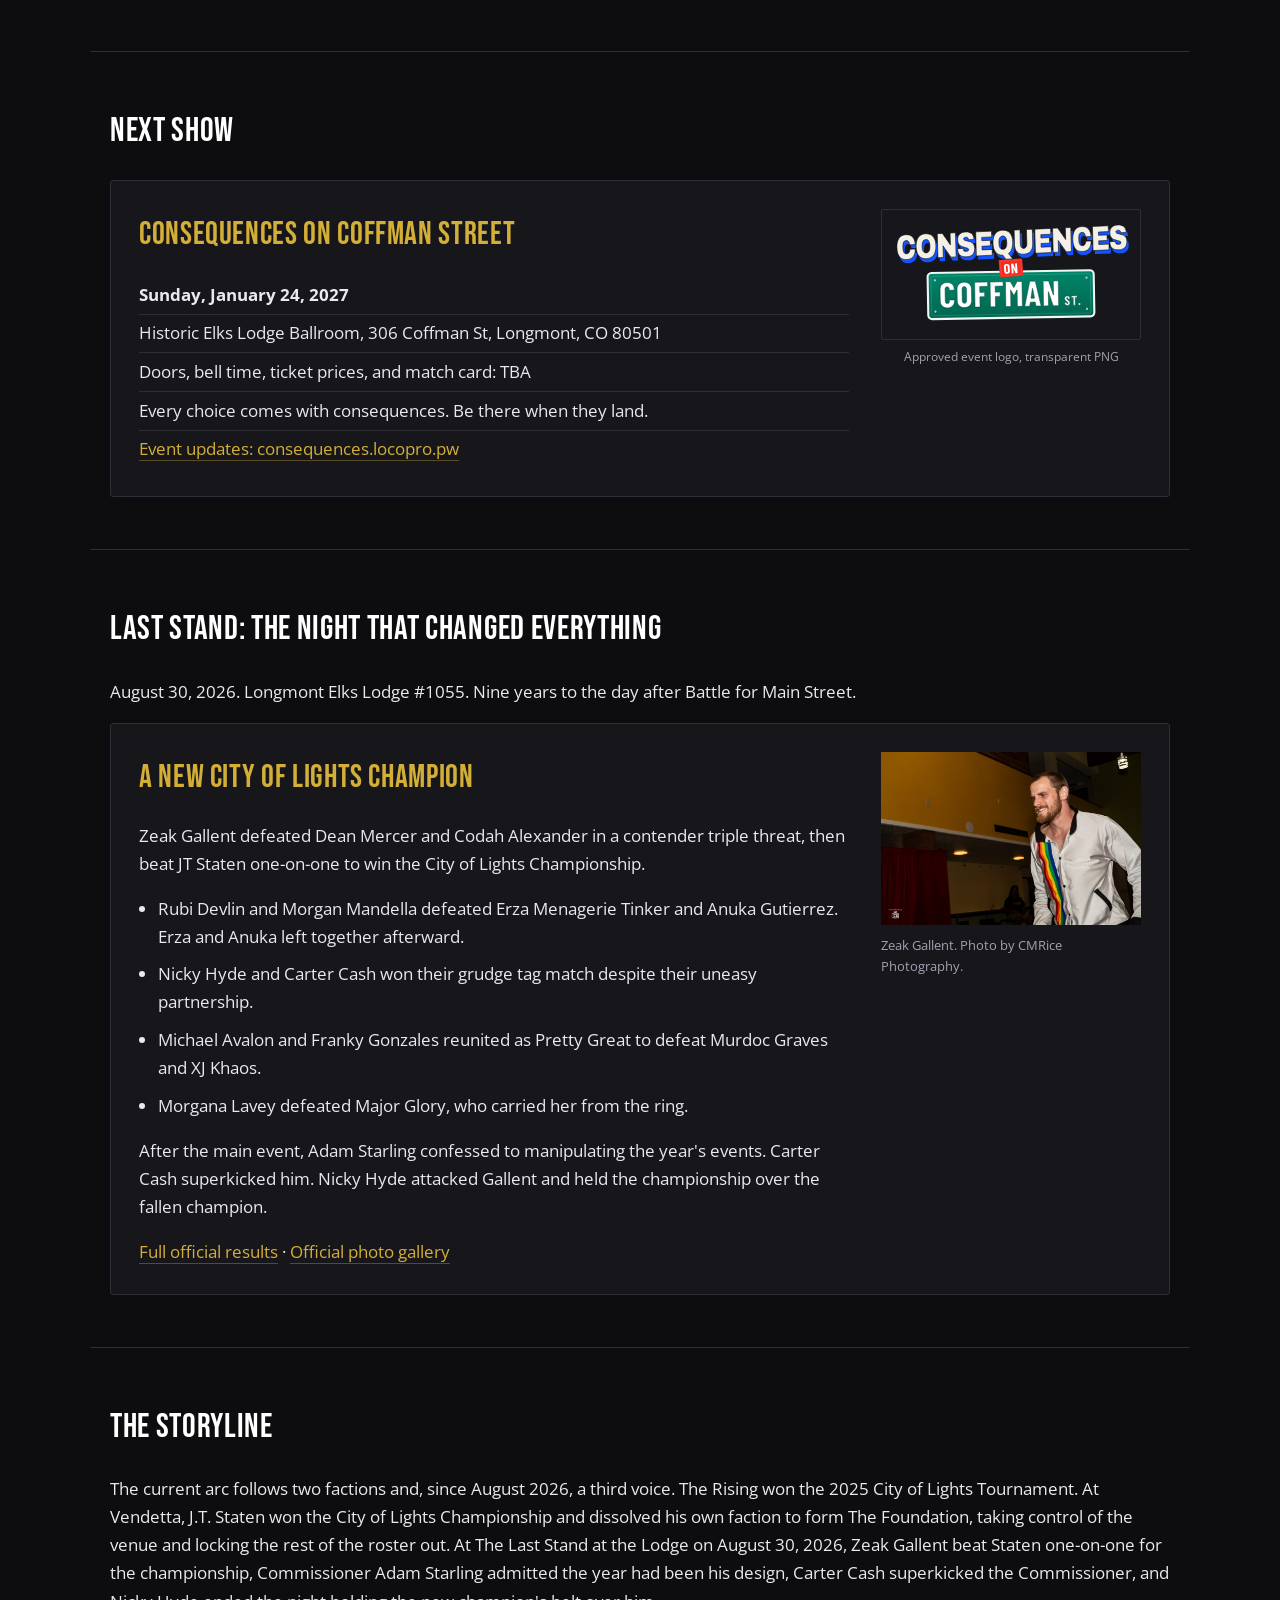
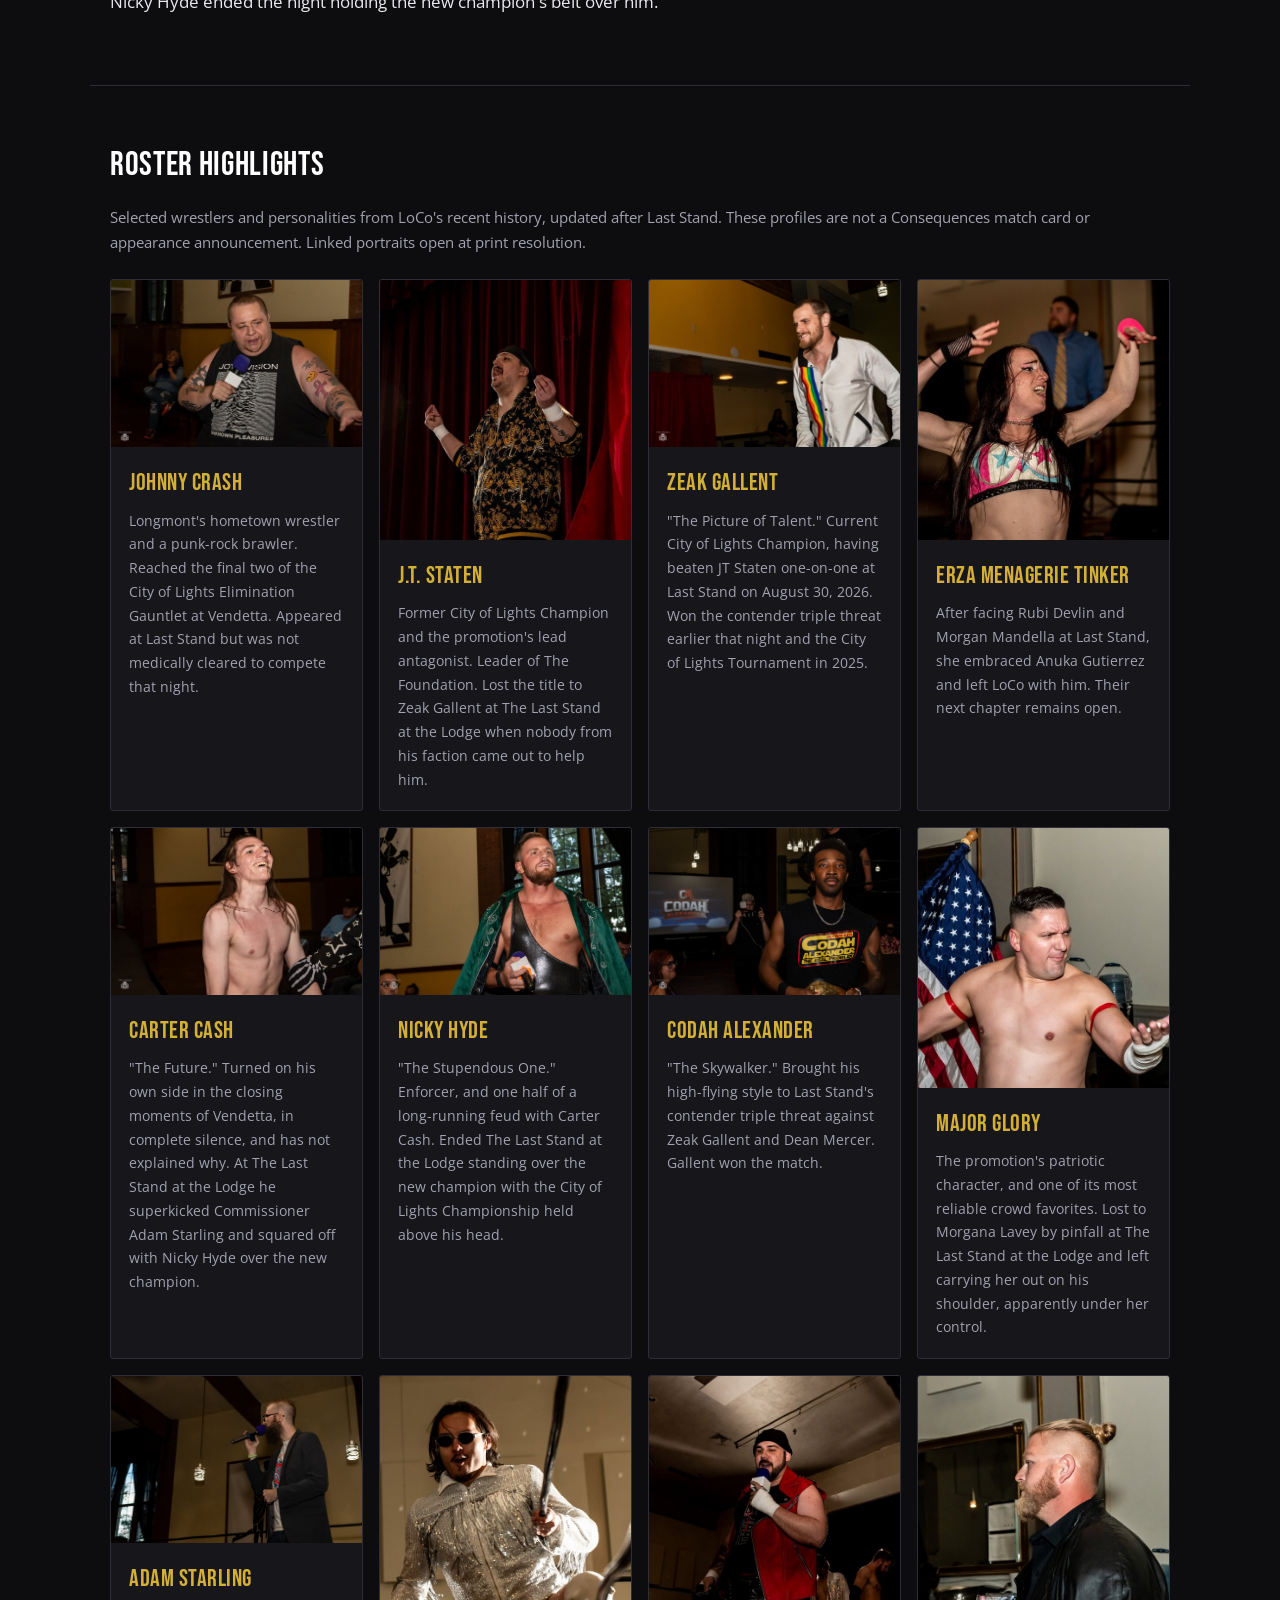
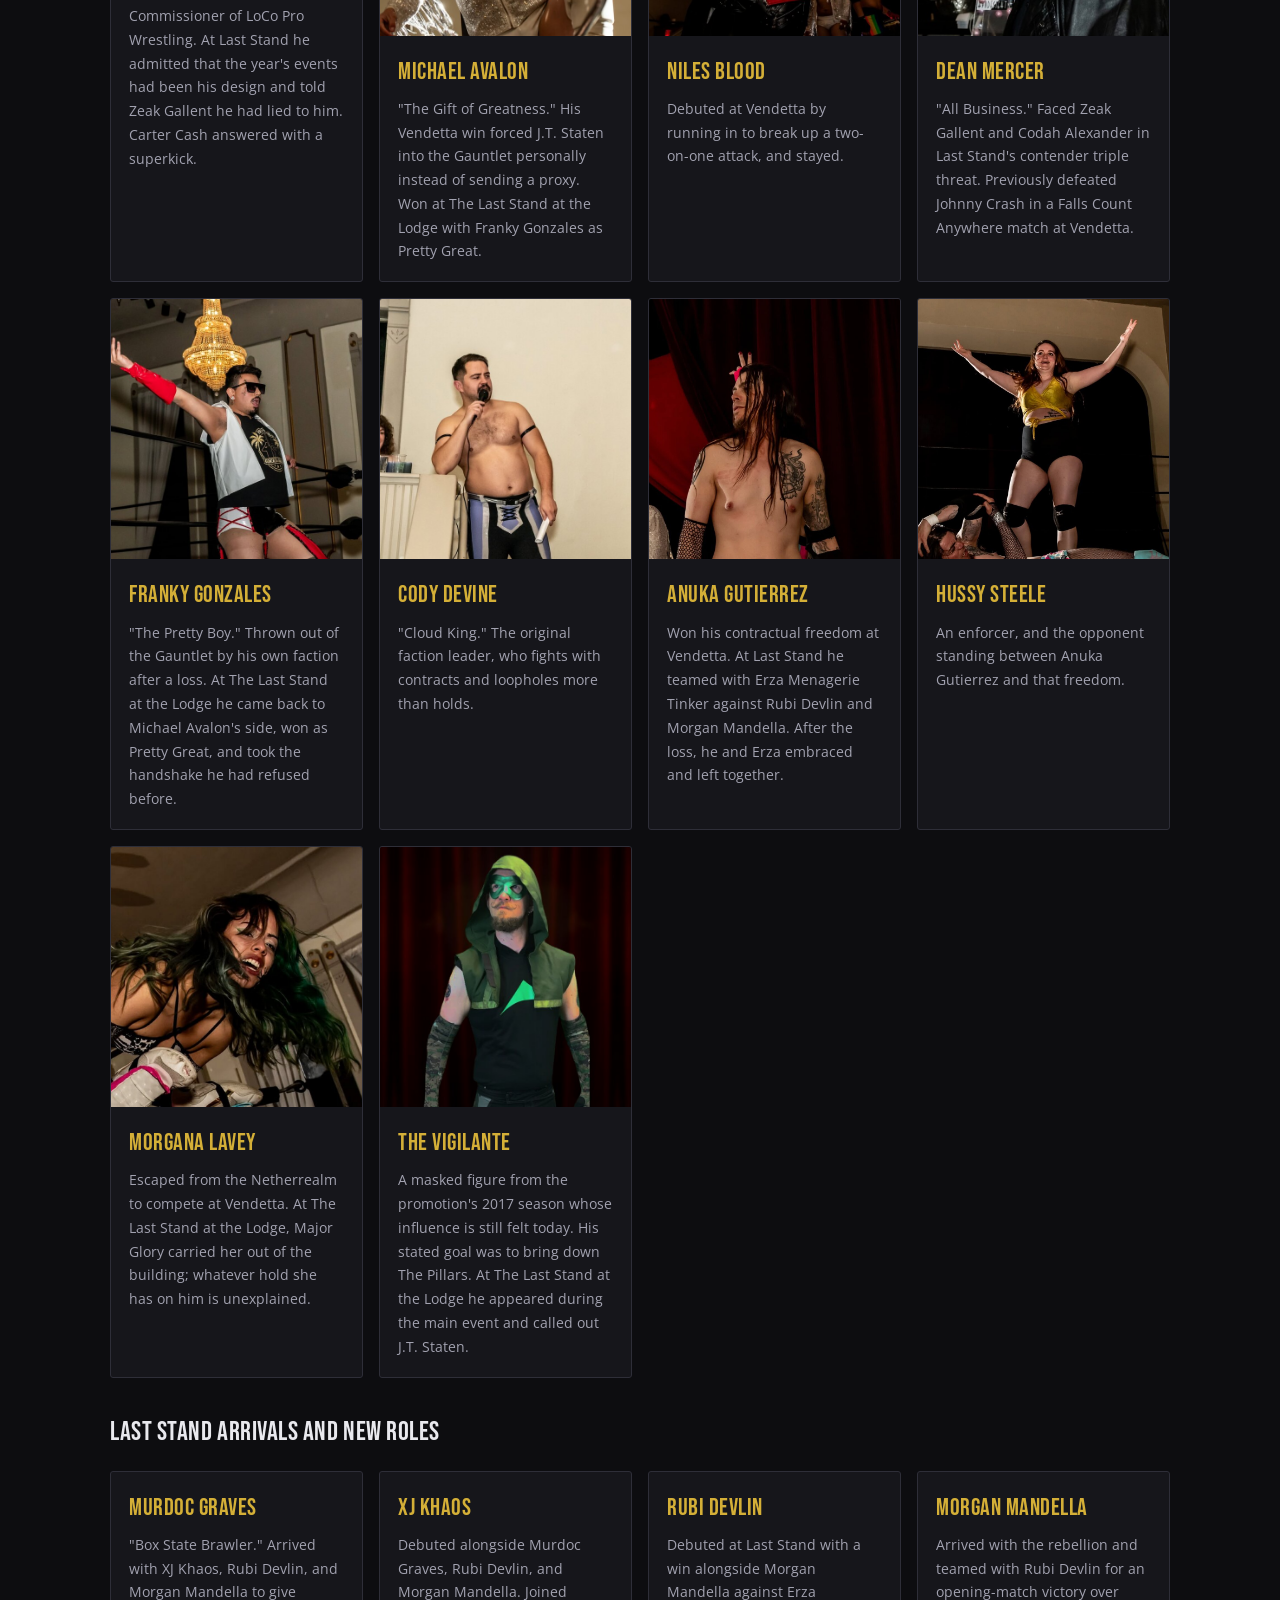
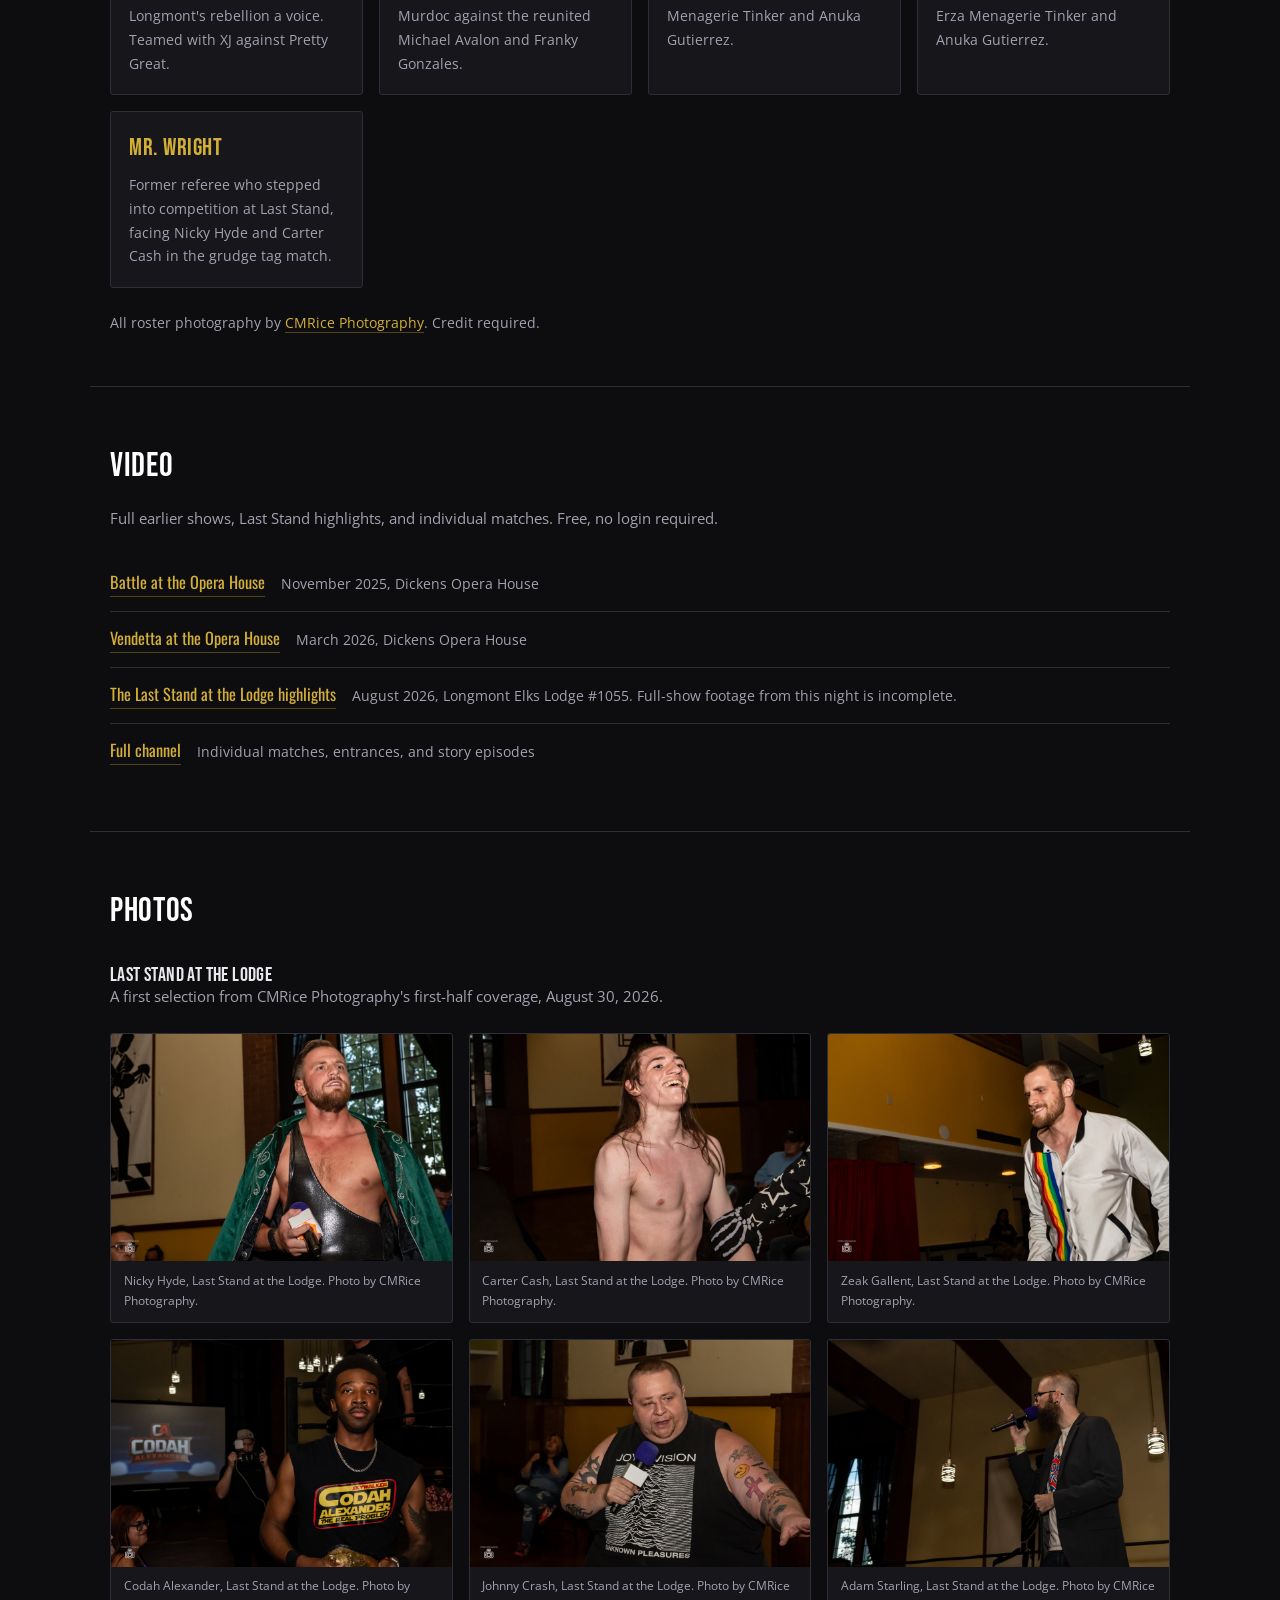
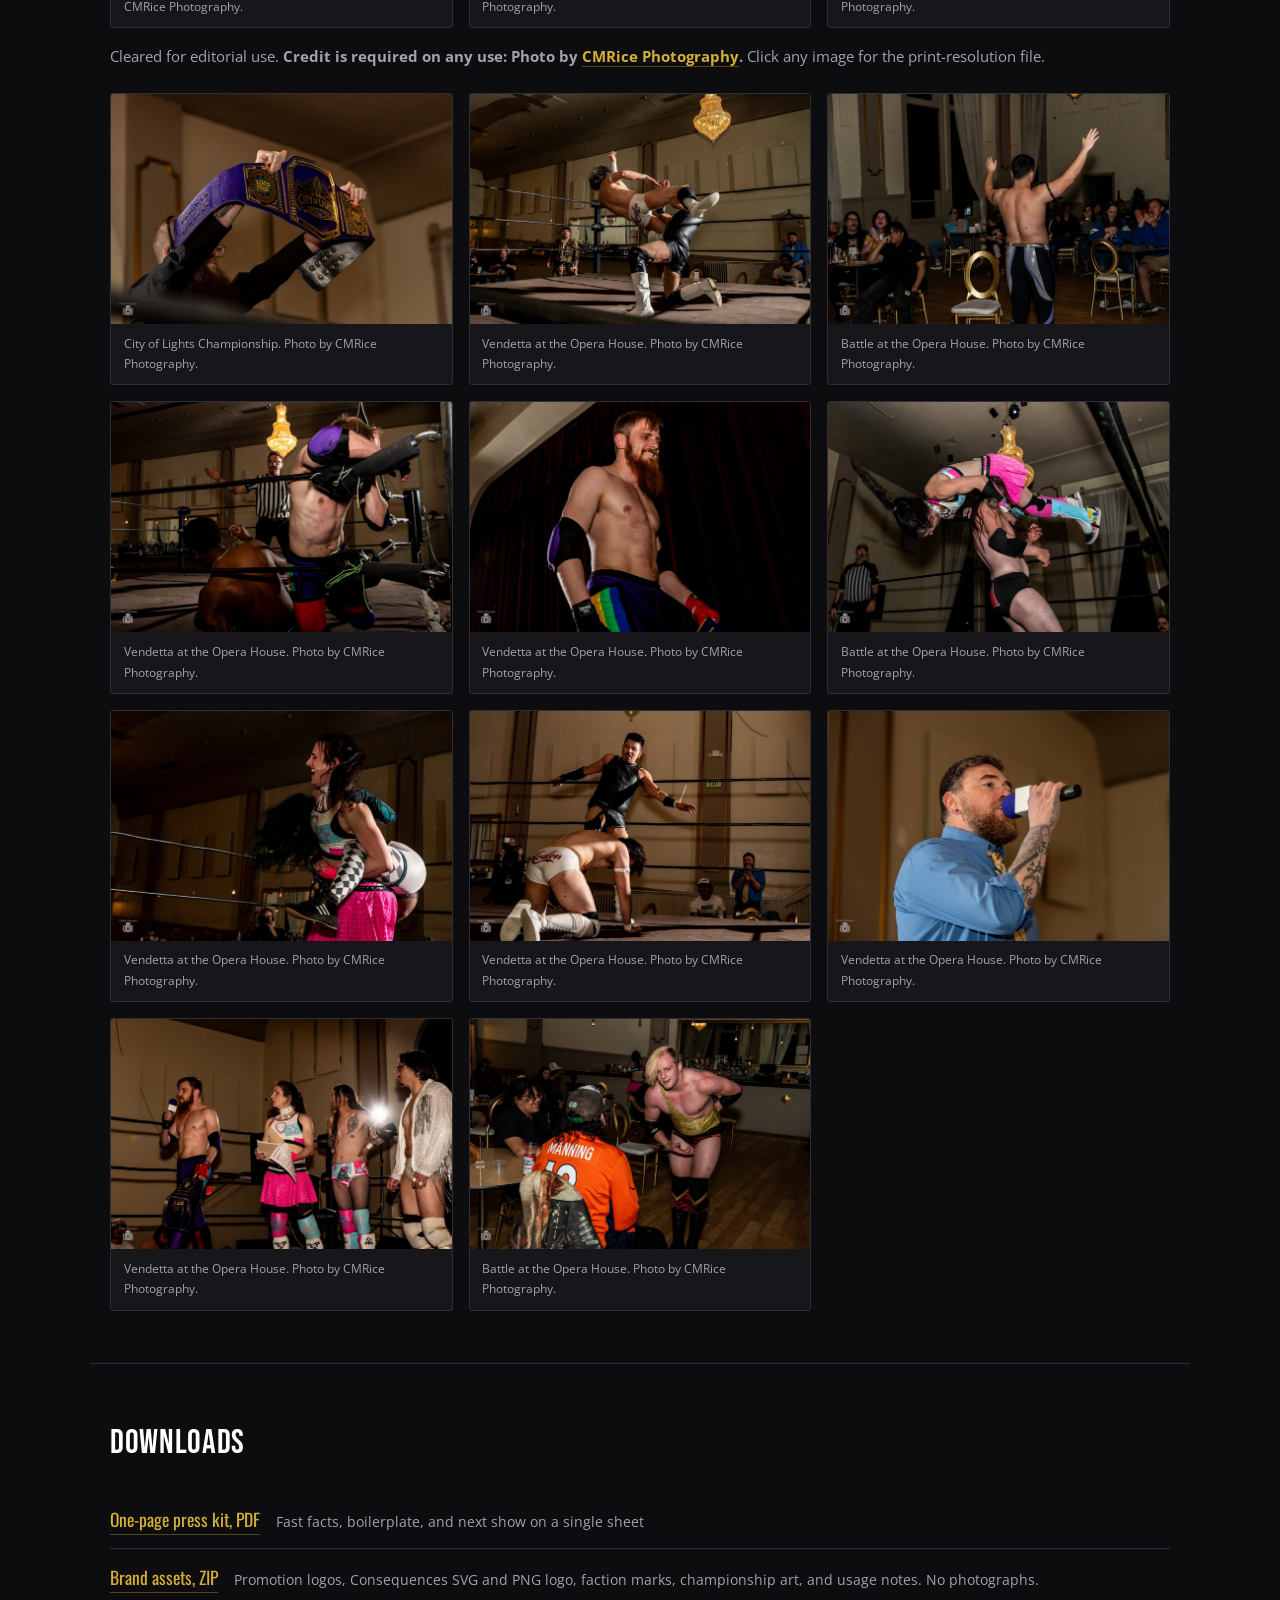
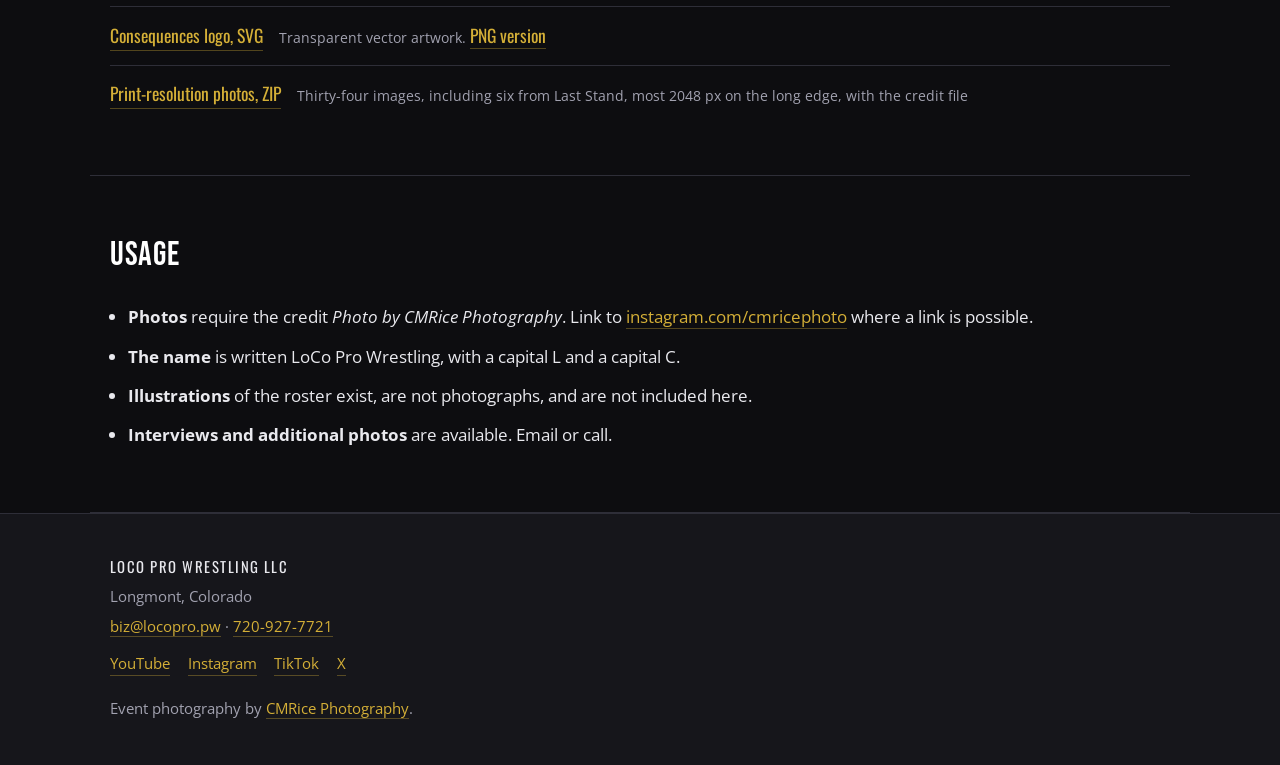
==== commit 892881ed: "Refresh press kit after Last Stand and announce Consequences" ====
--- a/index.html
+++ b/index.html
@@ -4,17 +4,19 @@
   <meta charset="UTF-8" />
   <meta name="viewport" content="width=device-width, initial-scale=1.0" />
   <title>Press Kit | LoCo Pro Wrestling</title>
-  <meta name="description" content="Press kit for LoCo Pro Wrestling, a family friendly professional wrestling promotion in Longmont, Colorado. Fast facts, roster, photos cleared for reprint, and downloadable brand assets." />
+  <meta name="description" content="LoCo Pro Wrestling press kit: Last Stand results, official CMRice photos, and Consequences on Coffman Street, January 24, 2027 at Longmont's Historic Elks Lodge Ballroom." />
   <link rel="canonical" href="https://press.locopro.pw/" />
   <meta property="og:title" content="Press Kit | LoCo Pro Wrestling" />
-  <meta property="og:description" content="Fast facts, roster, print-resolution photos, and brand assets for LoCo Pro Wrestling in Longmont, Colorado." />
-  <meta property="og:image" content="https://press.locopro.pw/webimages/press-photos/vendetta-belt-overhead.jpg" />
+  <meta property="og:description" content="Last Stand results, official photos, and the next show: Consequences on Coffman Street, Sunday, January 24, 2027 in Longmont, Colorado." />
+  <meta property="og:image" content="https://press.locopro.pw/webimages/press-photos/laststand-nicky-hyde.jpg" />
+  <meta property="og:image:alt" content="Nicky Hyde at Last Stand at the Lodge. Photo by CMRice Photography." />
   <meta property="og:type" content="website" />
   <meta property="og:url" content="https://press.locopro.pw/" />
   <meta name="twitter:card" content="summary_large_image" />
   <meta name="twitter:title" content="Press Kit | LoCo Pro Wrestling" />
-  <meta name="twitter:description" content="Fast facts, roster, print-resolution photos, and brand assets for LoCo Pro Wrestling in Longmont, Colorado." />
-  <meta name="twitter:image" content="https://press.locopro.pw/webimages/press-photos/vendetta-belt-overhead.jpg" />
+  <meta name="twitter:description" content="Last Stand results, official photos, and Consequences on Coffman Street, January 24, 2027 in Longmont, Colorado." />
+  <meta name="twitter:image" content="https://press.locopro.pw/webimages/press-photos/laststand-nicky-hyde.jpg" />
+  <meta name="twitter:image:alt" content="Nicky Hyde at Last Stand at the Lodge. Photo by CMRice Photography." />
   <script type="application/ld+json">
     {
       "@context": "https://schema.org",
@@ -44,7 +46,7 @@
   <link rel="preconnect" href="https://fonts.googleapis.com" />
   <link rel="preconnect" href="https://fonts.gstatic.com" crossorigin />
   <link href="https://fonts.googleapis.com/css2?family=Bebas+Neue&family=Oswald:wght@300;400;600;700&family=Open+Sans:wght@300;400;600&display=swap" rel="stylesheet" />
-  <link rel="stylesheet" href="styles.css?v=20260812a" />
+  <link rel="stylesheet" href="styles.css?v=20260924" />
 </head>
 <body>
 
@@ -64,14 +66,19 @@
       <h1>LoCo Pro Wrestling</h1>
       <p class="hero-lede">
         Family friendly, story-driven professional wrestling in Longmont, Colorado.
-        Founded 2017. Returned to the Dickens Opera House in 2025 after an eight year absence.
+        Next: Consequences on Coffman Street, Sunday, January 24, 2027,
+        at the Historic Elks Lodge Ballroom.
       </p>
       <div class="hero-contact">
         <a class="btn btn-primary" href="mailto:biz@locopro.pw">biz@locopro.pw</a>
         <a class="btn" href="tel:+17209277721">720-927-7721</a>
         <a class="btn btn-ghost" href="#downloads">Download assets</a>
       </div>
-      <p class="hero-note">Everything on this page is cleared for editorial use. Photo credit is required.</p>
+      <p class="hero-note">Updated September 24, 2026. Editorial resources, official photos, and press contacts. Photo credit is required.</p>
+      <div class="section-nav" aria-label="Press kit sections">
+        <a href="#next-show">Next show</a><a href="#last-stand">Last Stand recap</a>
+        <a href="#roster">Roster highlights</a><a href="#photos">Official photos</a>
+      </div>
     </div>
   </header>
 
@@ -86,10 +93,10 @@
         <div><dt>Founded</dt><dd>2017</dd></div>
         <div><dt>Audience</dt><dd>Family friendly, all ages</dd></div>
         <div><dt>Typical attendance</dt><dd>50 to 60</dd></div>
-        <div><dt>Roster</dt><dd>18 wrestlers and personalities</dd></div>
+        <div><dt>City of Lights Champion</dt><dd>Zeak Gallent</dd></div>
         <div><dt>Venues</dt><dd>Dickens Opera House and Elks Lodge Ballroom, Longmont</dd></div>
-        <div><dt>Ticket prices</dt><dd>$15 child, $25 general, $30 and $35 VIP</dd></div>
-        <div><dt>Tickets</dt><dd><a href="https://tickets.locopro.pw">tickets.locopro.pw</a></dd></div>
+        <div><dt>Next-show tickets</dt><dd>Prices and release date TBA</dd></div>
+        <div><dt>Event updates</dt><dd><a href="https://consequences.locopro.pw/">consequences.locopro.pw</a></dd></div>
         <div><dt>Website</dt><dd><a href="https://mainpage.locopro.pw">mainpage.locopro.pw</a></dd></div>
         <div><dt>Press contact</dt><dd><a href="mailto:biz@locopro.pw">biz@locopro.pw</a>, 720-927-7721</dd></div>
       </dl>
@@ -100,51 +107,69 @@
       <div class="boiler">
         <p>
           LoCo Pro Wrestling started in 2017 as a single show built specifically for
-          Longmont. Thom Ingram, a Longmont high school teacher, and Aaron Macomber had
-          met working at an Apple Store, found they were both wrestling fans, and trained
-          together at Primos Premier Pro Wrestling's Butcher Shop in Denver as the tag
-          team Cosmos and Chronos. What bothered them was that there was nothing closer
-          to home. Ingram booked the Dickens Opera House,
-          brought in students he knew as the crew, and built a Longmont-specific story
-          with them: two factions fighting over the founding of the city itself.
+          Longmont. Thom Ingram, a Longmont high school teacher, and Aaron Macomber
+          trained together at Primos Premier Pro Wrestling's Butcher Shop in Denver.
+          Ingram booked the Dickens Opera House and brought in students as the crew,
+          building a show around the city and its history.
         </p>
         <p>
           Battle for Main Street was meant to be the only one. The promotion went dormant,
           Ingram moved away, and Macomber took it over and brought it back to the Dickens
           Opera House in November 2025, eight years after the first bell. The factions and
-          the Longmont mythology carried over, and full matches now publish free on
-          YouTube between shows.
+          the Longmont mythology carried over. Last Stand at the Lodge brought LoCo
+          to the Elks Lodge Ballroom on August 30, 2026. The promotion returns there
+          for Consequences on Coffman Street on January 24, 2027, with matches and
+          story episodes available free on YouTube between shows.
         </p>
       </div>
       <p class="pull">Use this paragraph as the boilerplate. Copy it as is.</p>
     </section>
 
     <section class="section" id="next-show">
-      <h2>Most recent show</h2>
+      <h2>Next show</h2>
       <div class="showcard">
         <div class="showcard-body">
-          <h3>The Last Stand at the Lodge</h3>
+          <h3>Consequences on Coffman Street</h3>
           <ul class="showfacts">
-            <li><strong>Sunday, August 30, 2026</strong></li>
-            <li>Doors 5:00 PM, bell 6:00 PM</li>
-            <li>Elks Lodge Ballroom, 306 Coffman St, Longmont, CO 80501</li>
-            <li>Result: Zeak Gallent defeated J.T. Staten for the City of Lights Championship</li>
-            <li><a href="https://laststand.locopro.pw/#results">Full results at laststand.locopro.pw</a></li>
+            <li><strong>Sunday, January 24, 2027</strong></li>
+            <li>Historic Elks Lodge Ballroom, 306 Coffman St, Longmont, CO 80501</li>
+            <li>Doors, bell time, ticket prices, and match card: TBA</li>
+            <li>Every choice comes with consequences. Be there when they land.</li>
+            <li><a href="https://consequences.locopro.pw/">Event updates: consequences.locopro.pw</a></li>
           </ul>
         </div>
-        <a class="showcard-poster" href="webimages/Last-Stand-Poster.png">
-          <img src="webimages/Last-Stand-Poster.png" alt="The Last Stand at the Lodge event poster" loading="lazy" />
-          <span>Poster, full size</span>
+        <a class="showcard-poster" href="webimages/branding/consequences-on-coffman-st.png">
+          <img src="webimages/branding/consequences-on-coffman-st.svg" width="1600" height="800" alt="Consequences on Coffman Street logo with green Coffman St. sign" loading="lazy" />
+          <span>Approved event logo, transparent PNG</span>
         </a>
+      </div>
+    </section>
+
+    <section class="section" id="last-stand">
+      <h2>Last Stand: the night that changed everything</h2>
+      <p>August 30, 2026. Longmont Elks Lodge #1055. Nine years to the day after Battle for Main Street.</p>
+      <div class="showcard">
+        <div>
+          <h3>A new City of Lights Champion</h3>
+          <p>Zeak Gallent defeated Dean Mercer and Codah Alexander in a contender triple threat, then beat JT Staten one-on-one to win the City of Lights Championship.</p>
+          <ul class="recap-list">
+            <li>Rubi Devlin and Morgan Mandella defeated Erza Menagerie Tinker and Anuka Gutierrez. Erza and Anuka left together afterward.</li>
+            <li>Nicky Hyde and Carter Cash won their grudge tag match despite their uneasy partnership.</li>
+            <li>Michael Avalon and Franky Gonzales reunited as Pretty Great to defeat Murdoc Graves and XJ Khaos.</li>
+            <li>Morgana Lavey defeated Major Glory, who carried her from the ring.</li>
+          </ul>
+          <p>After the main event, Adam Starling confessed to manipulating the year's events. Carter Cash superkicked him. Nicky Hyde attacked Gallent and held the championship over the fallen champion.</p>
+          <a href="https://laststand.locopro.pw/#results">Full official results</a> &middot; <a href="https://laststand.locopro.pw/#official-photos">Official photo gallery</a>
+        </div>
+        <figure class="recap-photo">
+          <a href="downloads/press-photos-print/laststand-zeak-gallent-print.jpg"><img src="webimages/press-photos/laststand-zeak-gallent.jpg" alt="Zeak Gallent at Last Stand at the Lodge" width="2048" height="1365" loading="lazy" /></a>
+          <figcaption>Zeak Gallent. Photo by CMRice Photography.</figcaption>
+        </figure>
       </div>
     </section>
 
     <section class="section" id="story">
       <h2>The storyline</h2>
-      <p class="kayfabe-flag">
-        This section describes the fictional on-screen story, not the business. It is
-        provided as background for anyone writing about the show.
-      </p>
       <p>
         The current arc follows two factions and, since August 2026, a third voice. The
         Rising won the 2025 City of Lights Tournament. At Vendetta, J.T. Staten won the
@@ -160,14 +185,15 @@
     <section class="section" id="roster">
       <h2>Roster highlights</h2>
       <p class="section-note">
-        The full active roster. Match history is available on request. Every photo below
-        except The Vigilante is print resolution when clicked.
+        Selected wrestlers and personalities from LoCo's recent history, updated after Last Stand.
+        These profiles are not a Consequences match card or appearance announcement.
+        Linked portraits open at print resolution.
       </p>
       <div class="roster">
         <article>
-          <a href="downloads/press-photos-print/roster-johnny-crash-print.jpg"><img src="webimages/roster/johnny-crash.jpg" alt="Johnny Crash" loading="lazy" /></a>
+          <a href="downloads/press-photos-print/laststand-johnny-crash-print.jpg"><img class="laststand-portrait" src="webimages/press-photos/laststand-johnny-crash.jpg" alt="Johnny Crash at Last Stand at the Lodge" loading="lazy" /></a>
           <h3>Johnny Crash</h3>
-          <p>Longmont's hometown wrestler and a punk-rock brawler. Reached the final two of the City of Lights Elimination Gauntlet at Vendetta. Was not cleared by LoCo Pro's medical team to compete at The Last Stand at the Lodge and sent Fly Boi CJ Quinn in his place.</p>
+          <p>Longmont's hometown wrestler and a punk-rock brawler. Reached the final two of the City of Lights Elimination Gauntlet at Vendetta. Appeared at Last Stand but was not medically cleared to compete that night.</p>
         </article>
         <article>
           <a href="downloads/press-photos-print/roster-jt-staten-print.jpg"><img src="webimages/roster/jt-staten.jpg" alt="J.T. Staten" loading="lazy" /></a>
@@ -175,29 +201,29 @@
           <p>Former City of Lights Champion and the promotion's lead antagonist. Leader of The Foundation. Lost the title to Zeak Gallent at The Last Stand at the Lodge when nobody from his faction came out to help him.</p>
         </article>
         <article>
-          <a href="downloads/press-photos-print/roster-zeak-gallent-print.jpg"><img src="webimages/roster/zeak-gallent.jpg" alt="Zeak Gallent with the City of Lights Tournament trophy" loading="lazy" /></a>
+          <a href="downloads/press-photos-print/laststand-zeak-gallent-print.jpg"><img class="laststand-portrait" src="webimages/press-photos/laststand-zeak-gallent.jpg" alt="Zeak Gallent at Last Stand at the Lodge" loading="lazy" /></a>
           <h3>Zeak Gallent</h3>
-          <p>"The Picture of Talent." Current City of Lights Champion, having beaten J.T. Staten one-on-one at The Last Stand at the Lodge on August 30, 2026. Won the City of Lights Tournament in 2025, pictured here with the trophy. Known for his promo work.</p>
+          <p>"The Picture of Talent." Current City of Lights Champion, having beaten JT Staten one-on-one at Last Stand on August 30, 2026. Won the contender triple threat earlier that night and the City of Lights Tournament in 2025.</p>
         </article>
         <article>
           <a href="downloads/press-photos-print/roster-erza-menagerie-tinker-print.jpg"><img src="webimages/roster/erza-menagerie-tinker.jpg" alt="Erza Menagerie Tinker" loading="lazy" /></a>
           <h3>Erza Menagerie Tinker</h3>
-          <p>Central to the storyline across both Opera House shows, including a match she was forced into against her own partner.</p>
-        </article>
-        <article>
-          <a href="downloads/press-photos-print/roster-carter-cash-print.jpg"><img src="webimages/roster/carter-cash.jpg" alt="Carter Cash" loading="lazy" /></a>
+          <p>After facing Rubi Devlin and Morgan Mandella at Last Stand, she embraced Anuka Gutierrez and left LoCo with him. Their next chapter remains open.</p>
+        </article>
+        <article>
+          <a href="downloads/press-photos-print/laststand-carter-cash-print.jpg"><img class="laststand-portrait" src="webimages/press-photos/laststand-carter-cash.jpg" alt="Carter Cash at Last Stand at the Lodge" loading="lazy" /></a>
           <h3>Carter Cash</h3>
           <p>"The Future." Turned on his own side in the closing moments of Vendetta, in complete silence, and has not explained why. At The Last Stand at the Lodge he superkicked Commissioner Adam Starling and squared off with Nicky Hyde over the new champion.</p>
         </article>
         <article>
-          <a href="downloads/press-photos-print/roster-nicky-hyde-print.jpg"><img src="webimages/roster/nicky-hyde.jpg" alt="Nicky Hyde" loading="lazy" /></a>
+          <a href="downloads/press-photos-print/laststand-nicky-hyde-print.jpg"><img class="laststand-portrait" src="webimages/press-photos/laststand-nicky-hyde.jpg" alt="Nicky Hyde at Last Stand at the Lodge" loading="lazy" /></a>
           <h3>Nicky Hyde</h3>
           <p>"The Stupendous One." Enforcer, and one half of a long-running feud with Carter Cash. Ended The Last Stand at the Lodge standing over the new champion with the City of Lights Championship held above his head.</p>
         </article>
         <article>
-          <a href="downloads/press-photos-print/roster-codah-alexander-print.jpg"><img src="webimages/roster/codah-alexander.jpg" alt="Codah Alexander" loading="lazy" /></a>
+          <a href="downloads/press-photos-print/laststand-codah-alexander-print.jpg"><img class="laststand-portrait" src="webimages/press-photos/laststand-codah-alexander.jpg" alt="Codah Alexander at Last Stand at the Lodge" loading="lazy" /></a>
           <h3>Codah Alexander</h3>
-          <p>"The Skywalker." High-risk, high-flying style, which is where the name comes from.</p>
+          <p>"The Skywalker." Brought his high-flying style to Last Stand's contender triple threat against Zeak Gallent and Dean Mercer. Gallent won the match.</p>
         </article>
         <article>
           <a href="downloads/press-photos-print/roster-major-glory-print.jpg"><img src="webimages/roster/major-glory.jpg" alt="Major Glory" loading="lazy" /></a>
@@ -205,9 +231,9 @@
           <p>The promotion's patriotic character, and one of its most reliable crowd favorites. Lost to Morgana Lavey by pinfall at The Last Stand at the Lodge and left carrying her out on his shoulder, apparently under her control.</p>
         </article>
         <article>
-          <a href="downloads/press-photos-print/roster-adam-starling-print.jpg"><img src="webimages/roster/adam-starling.jpg" alt="Commissioner Adam Starling" loading="lazy" /></a>
+          <a href="downloads/press-photos-print/laststand-adam-starling-print.jpg"><img class="laststand-portrait" src="webimages/press-photos/laststand-adam-starling.jpg" alt="Commissioner Adam Starling at Last Stand at the Lodge" loading="lazy" /></a>
           <h3>Adam Starling</h3>
-          <p>Commissioner of LoCo Pro Wrestling. The on-screen authority figure and the promotion's in-story spokesperson. At The Last Stand at the Lodge he admitted that the year's events had been his design.</p>
+          <p>Commissioner of LoCo Pro Wrestling. At Last Stand he admitted that the year's events had been his design and told Zeak Gallent he had lied to him. Carter Cash answered with a superkick.</p>
         </article>
         <article>
           <a href="downloads/press-photos-print/roster-michael-avalon-print.jpg"><img src="webimages/roster/michael-avalon.jpg" alt="Michael Avalon" loading="lazy" /></a>
@@ -222,7 +248,7 @@
         <article>
           <a href="downloads/press-photos-print/roster-dean-mercer-print.jpg"><img src="webimages/roster/dean-mercer.jpg" alt="Dean Mercer" loading="lazy" /></a>
           <h3>Dean Mercer</h3>
-          <p>"All Business." His Falls Count Anywhere win over Johnny Crash at Vendetta earned his side the right to pick the referee.</p>
+          <p>"All Business." Faced Zeak Gallent and Codah Alexander in Last Stand's contender triple threat. Previously defeated Johnny Crash in a Falls Count Anywhere match at Vendetta.</p>
         </article>
         <article>
           <a href="downloads/press-photos-print/roster-franky-gonzales-print.jpg"><img src="webimages/roster/franky-gonzales.jpg" alt="Franky Gonzales" loading="lazy" /></a>
@@ -237,7 +263,7 @@
         <article>
           <a href="downloads/press-photos-print/roster-anuka-gutierrez-print.jpg"><img src="webimages/roster/anuka-gutierrez.jpg" alt="Anuka Gutierrez" loading="lazy" /></a>
           <h3>Anuka Gutierrez</h3>
-          <p>Fought at Vendetta for his own contractual freedom, won it, and left the match a free agent.</p>
+          <p>Won his contractual freedom at Vendetta. At Last Stand he teamed with Erza Menagerie Tinker against Rubi Devlin and Morgan Mandella. After the loss, he and Erza embraced and left together.</p>
         </article>
         <article>
           <a href="downloads/press-photos-print/roster-hussy-steele-print.jpg"><img src="webimages/roster/hussy-steele.jpg" alt="Hussy Steele" loading="lazy" /></a>
@@ -255,12 +281,20 @@
           <p>A masked figure from the promotion's 2017 season whose influence is still felt today. His stated goal was to bring down The Pillars. At The Last Stand at the Lodge he appeared during the main event and called out J.T. Staten.</p>
         </article>
       </div>
+      <h3 class="new-arrivals-heading">Last Stand arrivals and new roles</h3>
+      <div class="roster roster-text">
+        <article><h3>Murdoc Graves</h3><p>"Box State Brawler." Arrived with XJ Khaos, Rubi Devlin, and Morgan Mandella to give Longmont's rebellion a voice. Teamed with XJ against Pretty Great.</p></article>
+        <article><h3>XJ Khaos</h3><p>Debuted alongside Murdoc Graves, Rubi Devlin, and Morgan Mandella. Joined Murdoc against the reunited Michael Avalon and Franky Gonzales.</p></article>
+        <article><h3>Rubi Devlin</h3><p>Debuted at Last Stand with a win alongside Morgan Mandella against Erza Menagerie Tinker and Anuka Gutierrez.</p></article>
+        <article><h3>Morgan Mandella</h3><p>Arrived with the rebellion and teamed with Rubi Devlin for an opening-match victory over Erza Menagerie Tinker and Anuka Gutierrez.</p></article>
+        <article><h3>Mr. Wright</h3><p>Former referee who stepped into competition at Last Stand, facing Nicky Hyde and Carter Cash in the grudge tag match.</p></article>
+      </div>
       <p class="section-note credit-note">All roster photography by <a href="https://www.instagram.com/cmricephoto/">CMRice Photography</a>. Credit required.</p>
     </section>
 
     <section class="section" id="video">
       <h2>Video</h2>
-      <p class="section-note">Full shows, free, no login required.</p>
+      <p class="section-note">Full earlier shows, Last Stand highlights, and individual matches. Free, no login required.</p>
       <ul class="linklist">
         <li><a href="https://www.youtube.com/watch?v=qHpOVIuR9BE">Battle at the Opera House</a> <span>November 2025, Dickens Opera House</span></li>
         <li><a href="https://www.youtube.com/watch?v=dcyAvOLlGzA">Vendetta at the Opera House</a> <span>March 2026, Dickens Opera House</span></li>
@@ -305,7 +339,8 @@
       <h2>Downloads</h2>
       <ul class="linklist downloads">
         <li><a href="downloads/loco-pro-wrestling-press-kit.pdf">One-page press kit, PDF</a> <span>Fast facts, boilerplate, and next show on a single sheet</span></li>
-        <li><a href="downloads/loco-pro-wrestling-brand-assets.zip">Brand assets, ZIP</a> <span>Logos, faction marks, championship art, and usage notes. No photographs.</span></li>
+        <li><a href="downloads/loco-pro-wrestling-brand-assets.zip">Brand assets, ZIP</a> <span>Promotion logos, Consequences SVG and PNG logo, faction marks, championship art, and usage notes. No photographs.</span></li>
+        <li><a href="webimages/branding/consequences-on-coffman-st.svg">Consequences logo, SVG</a> <span>Transparent vector artwork. <a href="webimages/branding/consequences-on-coffman-st.png">PNG version</a></span></li>
         <li><a href="downloads/loco-pro-wrestling-press-photos.zip">Print-resolution photos, ZIP</a> <span>Thirty-four images, including six from Last Stand, most 2048 px on the long edge, with the credit file</span></li>
       </ul>
     </section>
--- a/styles.css
+++ b/styles.css
@@ -43,6 +43,14 @@
 .hero-lede { font-size: 1.2rem; max-width: 46ch; color: var(--text); margin: 0 0 2rem; }
 .hero-contact { display: flex; flex-wrap: wrap; gap: .75rem; margin-bottom: 1.5rem; }
 .hero-note { font-size: .9rem; color: var(--muted); margin: 0; }
+.section-nav { display: flex; flex-wrap: wrap; gap: .7rem 1.5rem; margin-top: 1.5rem; }
+.recap-photo { margin: 0; }
+.recap-photo img { display: block; width: 100%; height: auto; }
+.recap-photo figcaption { font-size: .8rem; color: var(--muted); margin-top: .6rem; }
+.recap-list { padding-left: 1.2rem; }
+.recap-list li { margin-bottom: .6rem; }
+.new-arrivals-heading { margin: 2rem 0 1rem; font-size: 1.7rem; }
+.roster-text { margin-bottom: 1.5rem; }
 
 .btn { display: inline-block; font-family: "Oswald", sans-serif; text-transform: uppercase; letter-spacing: .1em; font-size: .82rem; padding: .7rem 1.3rem; border: 1px solid var(--line); border-radius: 2px; color: var(--text); background: var(--panel); }
 .btn:hover { border-color: var(--gold); color: var(--white); }
@@ -86,6 +94,7 @@
 .roster article a { display: block; border: 0; }
 .roster article img { width: 100%; height: 260px; object-fit: cover; object-position: center 22%; display: block; transition: opacity .18s ease; }
 .roster article a:hover img { opacity: .82; }
+.roster article img.laststand-portrait { height: auto; }
 .roster h3 { font-size: 1.5rem; color: var(--gold); margin: 1rem 1.15rem .35rem; }
 .roster p { margin: 0 1.15rem 1.15rem; font-size: .9rem; color: var(--muted); }
 .credit-note { margin-top: 1.25rem !important; margin-bottom: 0 !important; font-size: .85rem; }
@@ -133,7 +142,7 @@
   body { background: #fff; color: #111; font-size: 10.5pt; line-height: 1.4; }
   a { color: #111; border: 0; text-decoration: none; }
   .nav, .hero-contact, .hero-note, #story, #roster, #video, #photos, #downloads,
-  .footer-social, .pull, .showcard-poster { display: none; }
+  .footer-social, .pull, .showcard-poster, #last-stand, .section-nav { display: none; }
   .hero { border: 0; background: #fff; }
   .hero-inner { padding: 0 0 .12in; }
   .hero h1 { font-size: 26pt; color: #111; line-height: 1; margin-bottom: .06in; }
